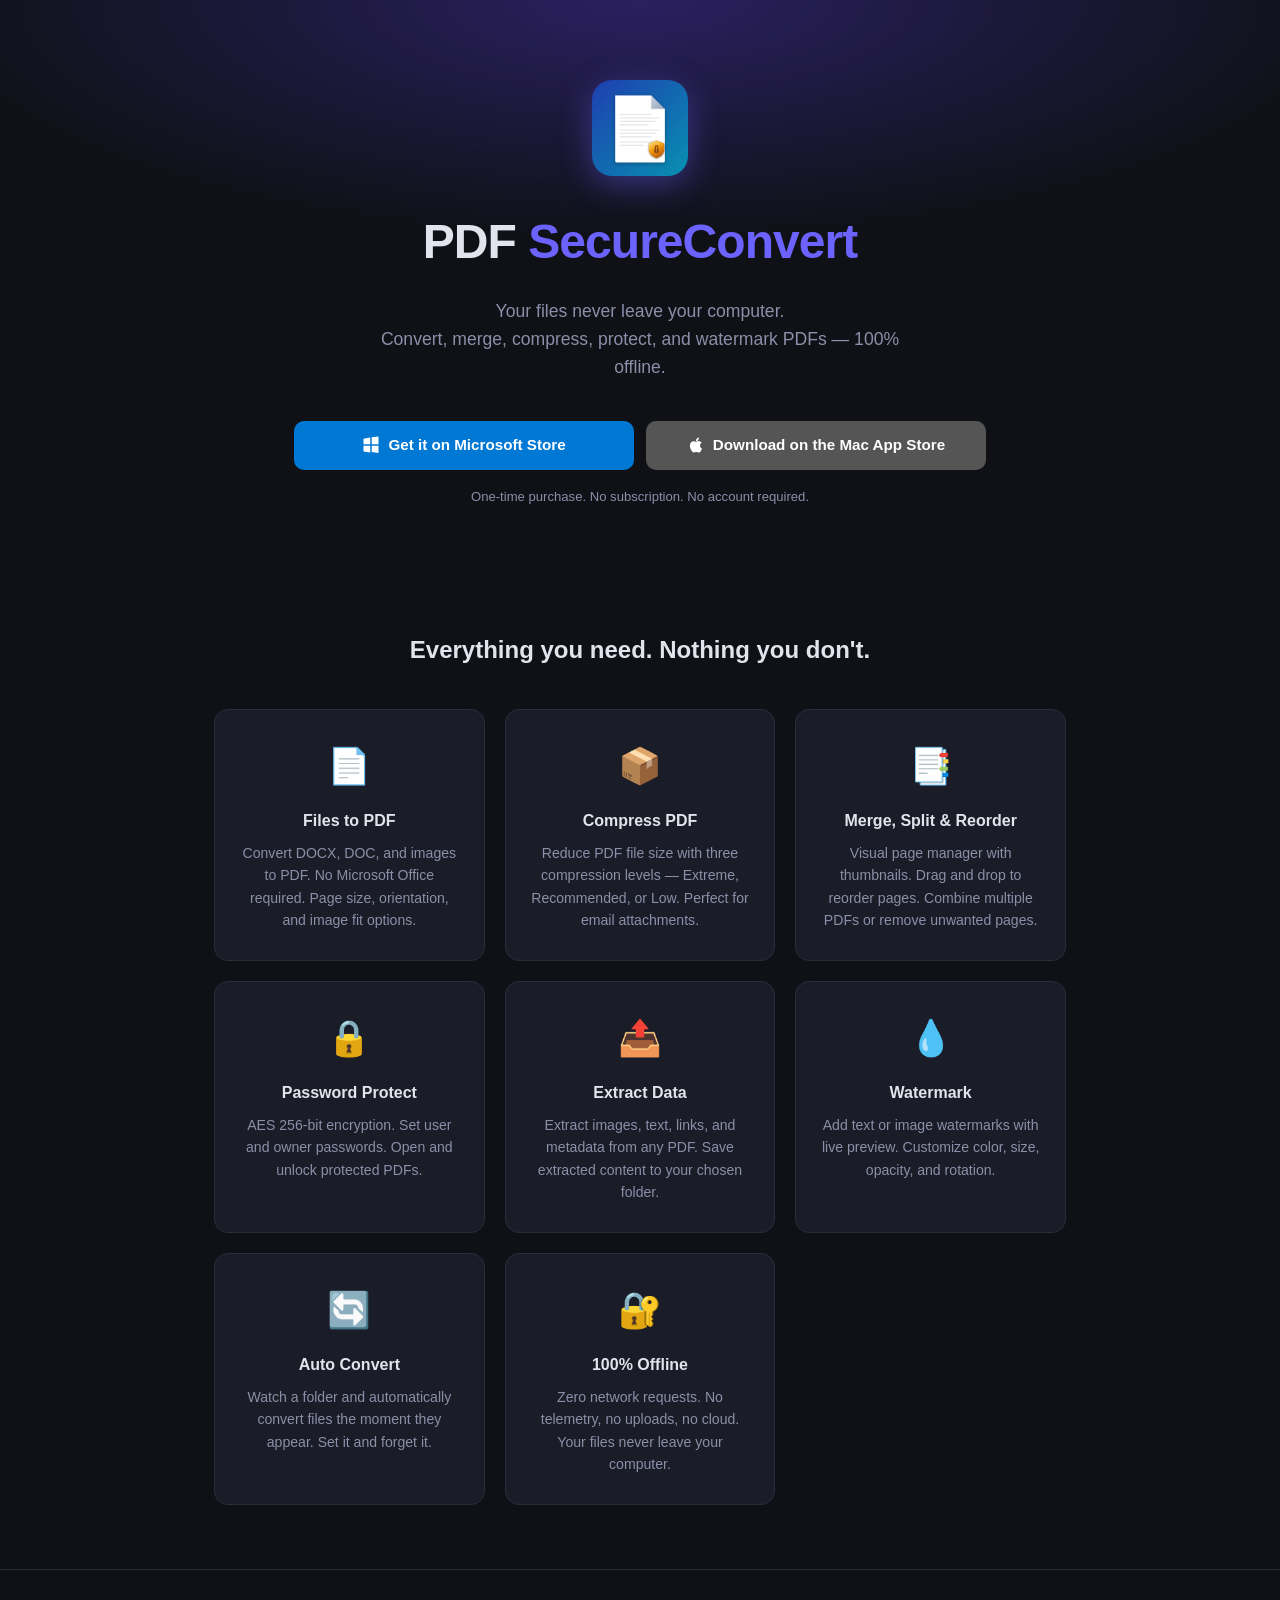
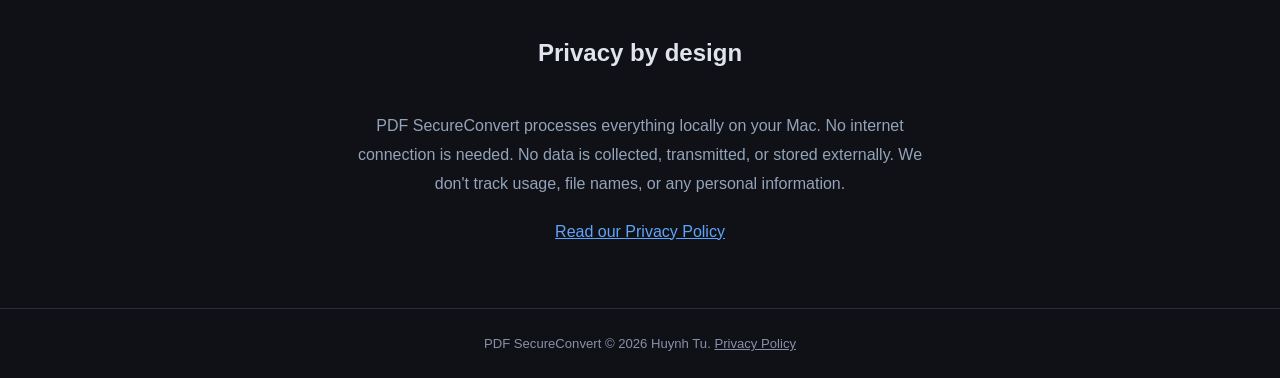
==== index.html @ 98637068 "init project" ====
<!DOCTYPE html>
<html lang="en">
<head>
  <meta charset="UTF-8" />
  <meta name="viewport" content="width=device-width, initial-scale=1.0" />
  <title>PDF SecureConvert — Offline PDF Editor & Converter</title>
  <meta name="description" content="Convert, merge, compress, protect, and watermark PDFs — 100% offline. Your files never leave your computer." />
  <link rel="icon" href="icon.png" />
  <link rel="stylesheet" href="style.css" />
</head>
<body>

  <!-- Hero -->
  <section class="hero">
    <img class="hero__icon" src="icon.png" alt="PDF SecureConvert icon" />
    <h1 class="hero__title">PDF <span>SecureConvert</span></h1>
    <p class="hero__sub">
      Your files never leave your computer.<br/>
      Convert, merge, compress, protect, and watermark PDFs — 100% offline.
    </p>

    <div class="download-group">
      <a class="btn btn--win"
         href="https://apps.microsoft.com/detail/9N2R3LXXJN6P"
         target="_blank" rel="noopener">
        <svg width="18" height="18" viewBox="0 0 24 24" fill="currentColor" aria-hidden="true">
          <path d="M2 3.5L11 2v9H2v-7.5zM13 1.8l9-1.3V11h-9V1.8zM2 13h9v9L2 20.7V13zM13 13h9v9.5l-9-1.3V13z"/>
        </svg>
        Get it on Microsoft Store
      </a>

      <a class="btn btn--mac"
         href="#"
         target="_blank" rel="noopener">
        <svg width="18" height="18" viewBox="0 0 24 24" fill="currentColor">
          <path d="M18.71 19.5c-.83 1.24-1.71 2.45-3.05 2.47-1.34.03-1.77-.79-3.29-.79-1.53 0-2 .77-3.27.82-1.31.05-2.3-1.32-3.14-2.53C4.25 17 2.94 12.45 4.7 9.39c.87-1.52 2.43-2.48 4.12-2.51 1.28-.02 2.5.87 3.29.87.78 0 2.26-1.07 3.8-.91.65.03 2.47.26 3.64 1.98l-.09.06c-.22.15-2.18 1.27-2.16 3.8.03 3.02 2.65 4.03 2.68 4.04l-.07.28zM13 3.5c.73-.83 1.94-1.46 2.94-1.5.13 1.17-.34 2.35-1.04 3.19-.69.85-1.83 1.51-2.95 1.42-.15-1.15.41-2.35 1.05-3.11z"/>
        </svg>
        Download on the Mac App Store
      </a>
    </div>

    <p class="download-note">One-time purchase. No subscription. No account required.</p>
  </section>

  <!-- Features -->
  <section class="section">
    <h2 class="section__title">Everything you need. Nothing you don't.</h2>
    <div class="features">
      <div class="feature">
        <div class="feature__icon">📄</div>
        <div class="feature__title">Files to PDF</div>
        <div class="feature__desc">Convert DOCX, DOC, and images to PDF. No Microsoft Office required. Page size, orientation, and image fit options.</div>
      </div>
      <div class="feature">
        <div class="feature__icon">📦</div>
        <div class="feature__title">Compress PDF</div>
        <div class="feature__desc">Reduce PDF file size with three compression levels — Extreme, Recommended, or Low. Perfect for email attachments.</div>
      </div>
      <div class="feature">
        <div class="feature__icon">📑</div>
        <div class="feature__title">Merge, Split & Reorder</div>
        <div class="feature__desc">Visual page manager with thumbnails. Drag and drop to reorder pages. Combine multiple PDFs or remove unwanted pages.</div>
      </div>
      <div class="feature">
        <div class="feature__icon">🔒</div>
        <div class="feature__title">Password Protect</div>
        <div class="feature__desc">AES 256-bit encryption. Set user and owner passwords. Open and unlock protected PDFs.</div>
      </div>
      <div class="feature">
        <div class="feature__icon">📤</div>
        <div class="feature__title">Extract Data</div>
        <div class="feature__desc">Extract images, text, links, and metadata from any PDF. Save extracted content to your chosen folder.</div>
      </div>
      <div class="feature">
        <div class="feature__icon">💧</div>
        <div class="feature__title">Watermark</div>
        <div class="feature__desc">Add text or image watermarks with live preview. Customize color, size, opacity, and rotation.</div>
      </div>
      <div class="feature">
        <div class="feature__icon">🔄</div>
        <div class="feature__title">Auto Convert</div>
        <div class="feature__desc">Watch a folder and automatically convert files the moment they appear. Set it and forget it.</div>
      </div>
      <div class="feature">
        <div class="feature__icon">🔐</div>
        <div class="feature__title">100% Offline</div>
        <div class="feature__desc">Zero network requests. No telemetry, no uploads, no cloud. Your files never leave your computer.</div>
      </div>
    </div>
  </section>

  <hr />

  <!-- Privacy -->
  <section class="section">
    <h2 class="section__title">Privacy by design</h2>
    <p style="text-align:center; max-width:600px; margin:0 auto; color:#94A3B8; line-height:1.8;">
      PDF SecureConvert processes everything locally on your Mac. No internet connection is needed. No data is collected, transmitted, or stored externally. We don't track usage, file names, or any personal information.
    </p>
    <p style="text-align:center; margin-top:20px;">
      <a href="privacy/" style="color:#60A5FA;">Read our Privacy Policy</a>
    </p>
  </section>

  <!-- Footer -->
  <footer>
    <p>
      PDF SecureConvert &copy; 2026 Huynh Tu.
      <a href="privacy/">Privacy Policy</a>
    </p>
  </footer>

</body>
</html>
---- style.css ----
*, *::before, *::after { box-sizing: border-box; margin: 0; padding: 0; }

:root {
  --bg:        #0f1117;
  --surface:   #1a1d27;
  --border:    #2a2d3a;
  --accent:    #6c63ff;
  --accent-h:  #5a52e0;
  --text:      #e2e4ed;
  --muted:     #8b8fa8;
  --win:       #0078d4;
  --mac:       #555;
  --linux:     #e95420;
  --coffee:    #ff5e5b;
}

html { scroll-behavior: smooth; }

body {
  font-family: -apple-system, BlinkMacSystemFont, 'Segoe UI', Roboto, sans-serif;
  background: var(--bg);
  color: var(--text);
  line-height: 1.6;
  min-height: 100vh;
}

/* ── Hero ───────────────────────────────────────────────── */
.hero {
  display: flex;
  flex-direction: column;
  align-items: center;
  text-align: center;
  padding: 80px 24px 60px;
  background: radial-gradient(ellipse 80% 60% at 50% 0%, #2a2060 0%, transparent 70%);
}

.hero__icon {
  width: 96px;
  height: 96px;
  border-radius: 20px;
  margin-bottom: 28px;
  box-shadow: 0 8px 32px rgba(108, 99, 255, 0.4);
}

.hero__title {
  font-size: clamp(2rem, 5vw, 3rem);
  font-weight: 700;
  letter-spacing: -0.02em;
  margin-bottom: 16px;
}

.hero__title span { color: var(--accent); }

.hero__sub {
  font-size: 1.1rem;
  color: var(--muted);
  max-width: 560px;
  margin-bottom: 40px;
}

/* ── Download buttons ───────────────────────────────────── */
.download-group {
  display: flex;
  flex-wrap: wrap;
  gap: 12px;
  justify-content: center;
  margin-bottom: 16px;
}

.download-group .btn {
  width: 340px;
  justify-content: center;
  white-space: nowrap;
}

.btn {
  display: inline-flex;
  align-items: center;
  gap: 8px;
  padding: 12px 22px;
  border-radius: 10px;
  font-size: 0.95rem;
  font-weight: 600;
  text-decoration: none;
  transition: opacity 0.15s, transform 0.15s;
  border: none;
  cursor: pointer;
}

.btn:hover { opacity: 0.85; transform: translateY(-1px); }
.btn:active { transform: translateY(0); }

.btn--win   { background: var(--win);    color: #fff; }
.btn--mac   { background: var(--mac);    color: #fff; }
.btn--linux { background: var(--linux);  color: #fff; }
.btn--coffee { background: var(--coffee); color: #fff; }
.btn--ghost {
  background: transparent;
  color: var(--muted);
  border: 1px solid var(--border);
}

.btn svg { flex-shrink: 0; }

.download-note {
  font-size: 0.82rem;
  color: var(--muted);
}

/* ── Features ───────────────────────────────────────────── */
.section {
  max-width: 900px;
  margin: 0 auto;
  padding: 64px 24px;
}

.section__title {
  font-size: 1.5rem;
  font-weight: 700;
  text-align: center;
  margin-bottom: 40px;
}

.features {
  display: grid;
  grid-template-columns: repeat(auto-fit, minmax(200px, 1fr));
  gap: 20px;
}

.feature {
  background: var(--surface);
  border: 1px solid var(--border);
  border-radius: 14px;
  padding: 28px 24px;
  text-align: center;
}

.feature__icon { font-size: 2.2rem; margin-bottom: 14px; }
.feature__title { font-weight: 600; margin-bottom: 8px; }
.feature__desc { font-size: 0.88rem; color: var(--muted); }

/* ── Download table ─────────────────────────────────────── */
.table-wrap { overflow-x: auto; }

table {
  width: 100%;
  border-collapse: collapse;
  font-size: 0.92rem;
}

th {
  text-align: left;
  padding: 10px 16px;
  color: var(--muted);
  font-weight: 500;
  border-bottom: 1px solid var(--border);
}

td {
  padding: 14px 16px;
  border-bottom: 1px solid var(--border);
  vertical-align: middle;
}

tr:last-child td { border-bottom: none; }

td code {
  background: #252836;
  padding: 2px 8px;
  border-radius: 5px;
  font-size: 0.85rem;
  font-family: 'Fira Code', 'Cascadia Code', monospace;
}

/* ── Support ────────────────────────────────────────────── */
.support {
  text-align: center;
  padding: 60px 24px;
  background: var(--surface);
  border-top: 1px solid var(--border);
}

.support p { color: var(--muted); margin-bottom: 20px; }

/* ── Footer ─────────────────────────────────────────────── */
footer {
  text-align: center;
  padding: 24px;
  font-size: 0.82rem;
  color: var(--muted);
  border-top: 1px solid var(--border);
}

footer a { color: var(--muted); text-decoration: underline; }

/* ── Divider ─────────────────────────────────────────────── */
hr { border: none; border-top: 1px solid var(--border); }

@media (max-width: 480px) {
  .btn { width: 100%; justify-content: center; }
  .download-group { flex-direction: column; align-items: center; }
}
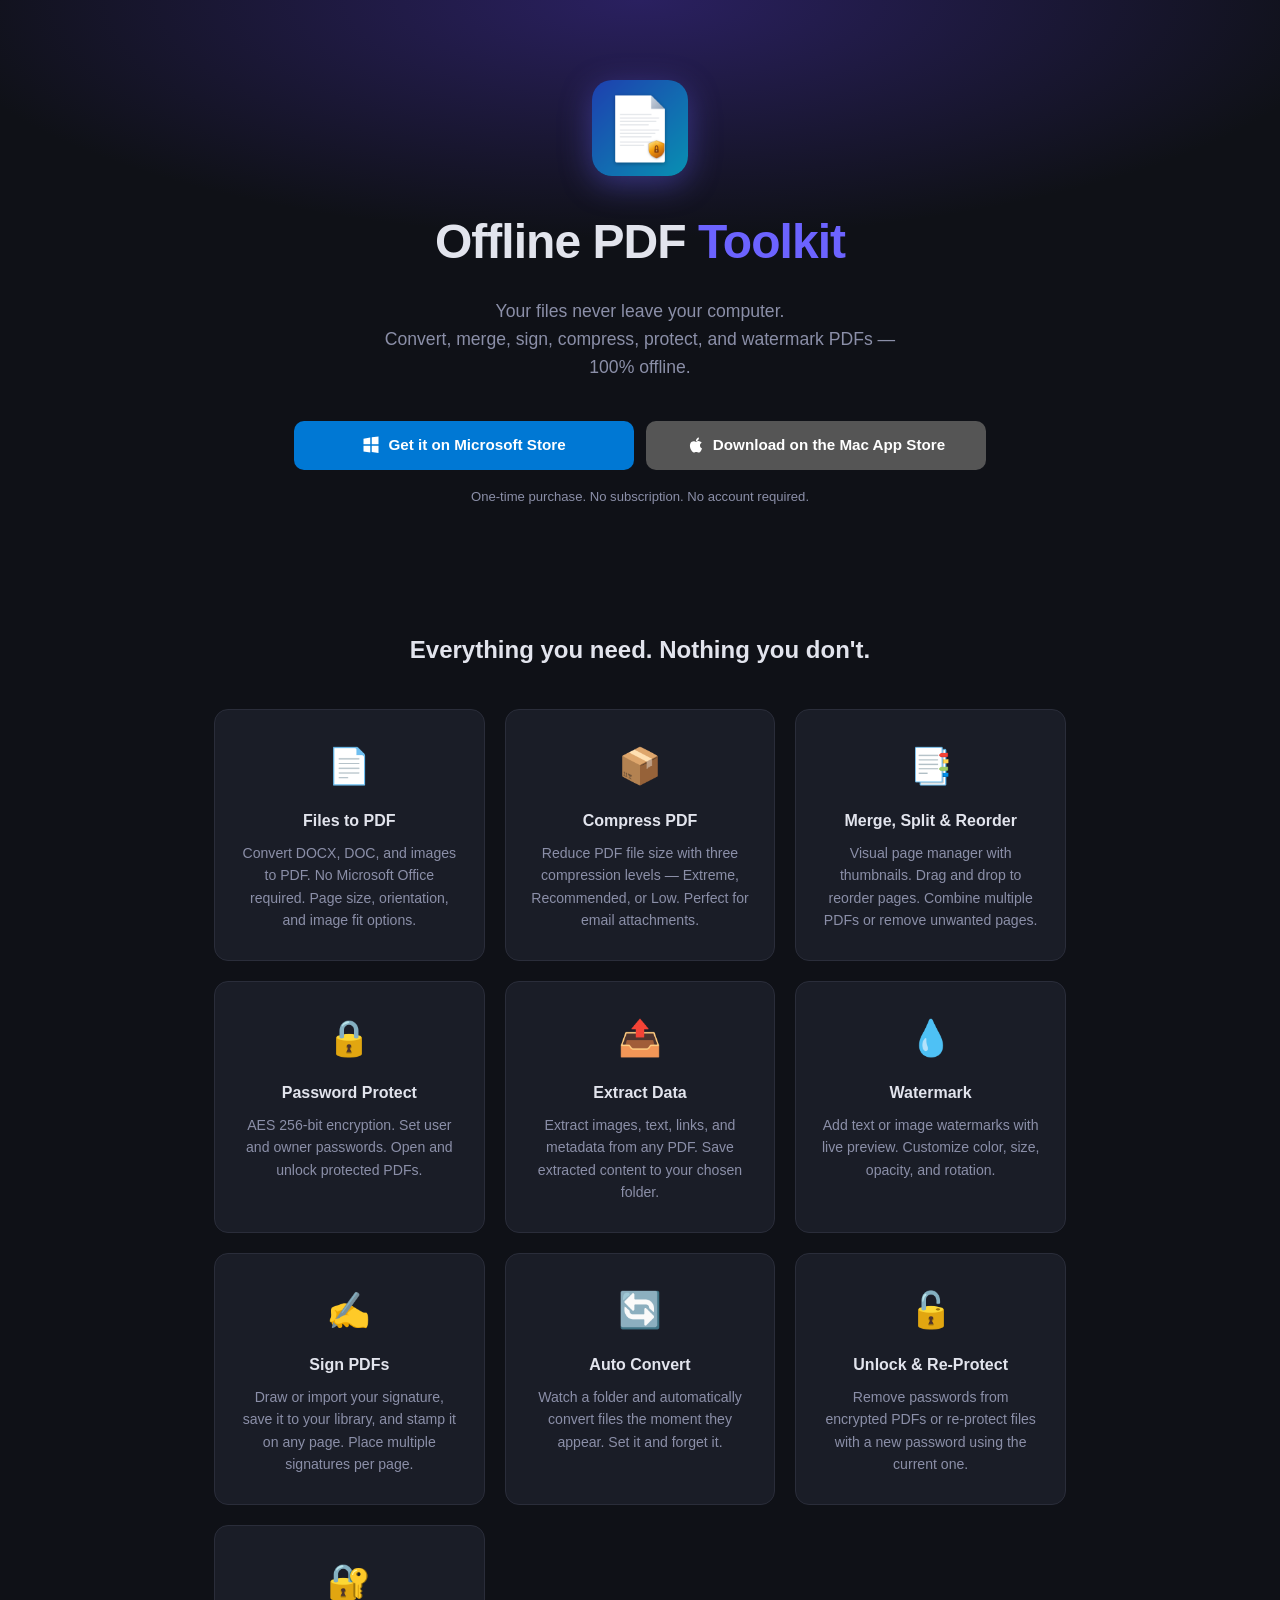
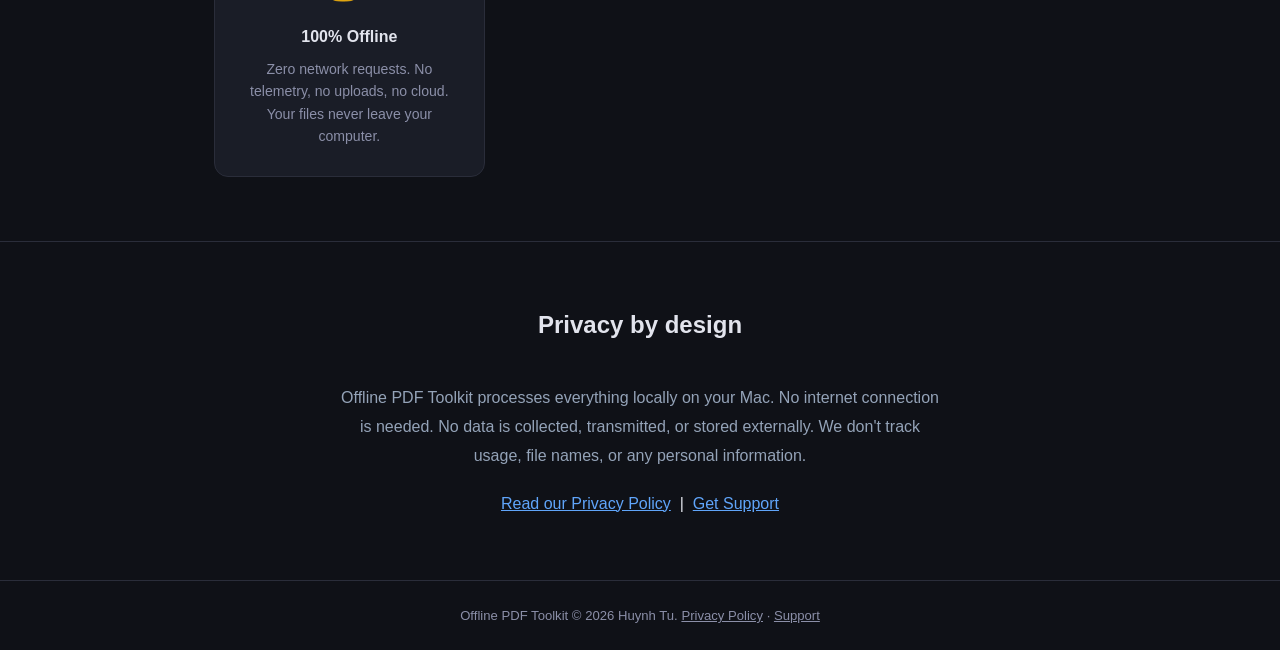
==== commit 44854a39: "init project" ====
--- a/index.html
+++ b/index.html
@@ -3,26 +3,105 @@
 <head>
   <meta charset="UTF-8" />
   <meta name="viewport" content="width=device-width, initial-scale=1.0" />
-  <title>PDF SecureConvert — Offline PDF Editor & Converter</title>
-  <meta name="description" content="Convert, merge, compress, protect, and watermark PDFs — 100% offline. Your files never leave your computer." />
-  <link rel="icon" href="icon.png" />
-  <link rel="stylesheet" href="style.css" />
+  <title>Offline PDF Toolkit — Free PDF Editor, Converter & Watermark Tool 100% Offline</title>
+  <meta name="description" content="Convert documents to PDF, merge, compress, sign, protect, unlock, extract text & images, watermark PDFs — completely offline. No upload, no tracking." />
+  <meta name="keywords" content="PDF converter, PDF editor, merge PDFs, compress PDF, sign PDF, signature tool, password protect PDF, unlock PDF, PDF watermark, offline PDF tools, free PDF software, batch PDF conversion, PDF extractor" />
+  <meta name="robots" content="index, follow, max-image-preview:large" />
+  <meta name="author" content="Huynh Tu" />
+  <meta name="apple-itunes-app" content="app-id=6761170707" />
+  <link rel="canonical" href="https://tuhuynh1996.github.io/secure-convert/" />
+  <link rel="alternate" hreflang="en" href="https://tuhuynh1996.github.io/secure-convert/" />
+
+  <meta property="og:type" content="website" />
+  <meta property="og:site_name" content="Offline PDF Toolkit" />
+  <meta property="og:title" content="Offline PDF Toolkit — Free PDF Editor & Converter" />
+  <meta property="og:description" content="Powerful offline PDF toolkit: convert, merge, compress, sign, protect, unlock, extract & watermark PDFs. 100% private. Your files never leave your device." />
+  <meta property="og:url" content="https://tuhuynh1996.github.io/secure-convert/" />
+  <meta property="og:image" content="https://tuhuynh1996.github.io/secure-convert/assets/icon.png" />
+  <meta property="og:image:width" content="1200" />
+  <meta property="og:image:height" content="630" />
+
+  <meta name="twitter:card" content="summary_large_image" />
+  <meta name="twitter:site" content="@tuhuynh164" />
+  <meta name="twitter:title" content="Offline PDF Toolkit — Free PDF Editor & Converter" />
+  <meta name="twitter:description" content="Convert, merge, sign, compress, protect PDFs — 100% offline. No account, no subscription, no tracking." />
+  <meta name="twitter:image" content="https://tuhuynh1996.github.io/secure-convert/assets/icon.png" />
+
+  <script type="application/ld+json">
+    {
+      "@context": "https://schema.org",
+      "@type": "SoftwareApplication",
+      "name": "Offline PDF Toolkit",
+      "description": "A privacy-first, offline PDF toolkit for converting documents to PDF, merging, compressing, signing, protecting, unlocking, extracting, and watermarking PDFs.",
+      "url": "https://tuhuynh1996.github.io/secure-convert/",
+      "applicationCategory": "BusinessApplication",
+      "operatingSystem": ["Windows", "macOS", "Linux"],
+      "image": "https://tuhuynh1996.github.io/secure-convert/assets/icon.png",
+      "author": {
+        "@type": "Person",
+        "name": "Huynh Tu"
+      },
+      "offers": {
+        "@type": "Offer",
+        "price": "29.99",
+        "priceCurrency": "USD",
+        "category": "SoftwareApplication"
+      },
+      "aggregateRating": {
+        "@type": "AggregateRating",
+        "ratingValue": "4.8",
+        "ratingCount": "150"
+      },
+      "screenshot": "https://tuhuynh1996.github.io/secure-convert/assets/screenshots/pic-raw-1.png",
+      "downloadUrl": "https://apps.microsoft.com/detail/9N2R3LXXJN6P"
+    }
+  </script>
+
+  <script type="application/ld+json">
+    {
+      "@context": "https://schema.org",
+      "@type": "BreadcrumbList",
+      "itemListElement": [
+        {
+          "@type": "ListItem",
+          "position": 1,
+          "name": "Home",
+          "item": "https://tuhuynh1996.github.io/secure-convert/"
+        },
+        {
+          "@type": "ListItem",
+          "position": 2,
+          "name": "Privacy",
+          "item": "https://tuhuynh1996.github.io/secure-convert/privacy/"
+        },
+        {
+          "@type": "ListItem",
+          "position": 3,
+          "name": "Support",
+          "item": "https://tuhuynh1996.github.io/secure-convert/support/"
+        }
+      ]
+    }
+  </script>
+
+  <link rel="icon" href="assets/icon.png" />
+  <link rel="stylesheet" href="assets/style.css" />
 </head>
 <body>
 
   <!-- Hero -->
   <section class="hero">
-    <img class="hero__icon" src="icon.png" alt="PDF SecureConvert icon" />
-    <h1 class="hero__title">PDF <span>SecureConvert</span></h1>
+    <img class="hero__icon" src="assets/icon.png" alt="Offline PDF Toolkit icon" loading="lazy" />
+    <h1 class="hero__title">Offline PDF <span>Toolkit</span></h1>
     <p class="hero__sub">
       Your files never leave your computer.<br/>
-      Convert, merge, compress, protect, and watermark PDFs — 100% offline.
+      Convert, merge, sign, compress, protect, and watermark PDFs — 100% offline.
     </p>
 
     <div class="download-group">
       <a class="btn btn--win"
          href="https://apps.microsoft.com/detail/9N2R3LXXJN6P"
-         target="_blank" rel="noopener">
+         target="_blank" rel="noopener noreferrer">
         <svg width="18" height="18" viewBox="0 0 24 24" fill="currentColor" aria-hidden="true">
           <path d="M2 3.5L11 2v9H2v-7.5zM13 1.8l9-1.3V11h-9V1.8zM2 13h9v9L2 20.7V13zM13 13h9v9.5l-9-1.3V13z"/>
         </svg>
@@ -30,8 +109,8 @@
       </a>
 
       <a class="btn btn--mac"
-         href="#"
-         target="_blank" rel="noopener">
+         href="https://apps.apple.com/app/offline-pdf-toolkit/id6761170707"
+         target="_blank" rel="noopener noreferrer">
         <svg width="18" height="18" viewBox="0 0 24 24" fill="currentColor">
           <path d="M18.71 19.5c-.83 1.24-1.71 2.45-3.05 2.47-1.34.03-1.77-.79-3.29-.79-1.53 0-2 .77-3.27.82-1.31.05-2.3-1.32-3.14-2.53C4.25 17 2.94 12.45 4.7 9.39c.87-1.52 2.43-2.48 4.12-2.51 1.28-.02 2.5.87 3.29.87.78 0 2.26-1.07 3.8-.91.65.03 2.47.26 3.64 1.98l-.09.06c-.22.15-2.18 1.27-2.16 3.8.03 3.02 2.65 4.03 2.68 4.04l-.07.28zM13 3.5c.73-.83 1.94-1.46 2.94-1.5.13 1.17-.34 2.35-1.04 3.19-.69.85-1.83 1.51-2.95 1.42-.15-1.15.41-2.35 1.05-3.11z"/>
         </svg>
@@ -77,9 +156,19 @@
         <div class="feature__desc">Add text or image watermarks with live preview. Customize color, size, opacity, and rotation.</div>
       </div>
       <div class="feature">
+        <div class="feature__icon">✍️</div>
+        <div class="feature__title">Sign PDFs</div>
+        <div class="feature__desc">Draw or import your signature, save it to your library, and stamp it on any page. Place multiple signatures per page.</div>
+      </div>
+      <div class="feature">
         <div class="feature__icon">🔄</div>
         <div class="feature__title">Auto Convert</div>
         <div class="feature__desc">Watch a folder and automatically convert files the moment they appear. Set it and forget it.</div>
+      </div>
+      <div class="feature">
+        <div class="feature__icon">🔓</div>
+        <div class="feature__title">Unlock & Re-Protect</div>
+        <div class="feature__desc">Remove passwords from encrypted PDFs or re-protect files with a new password using the current one.</div>
       </div>
       <div class="feature">
         <div class="feature__icon">🔐</div>
@@ -95,18 +184,22 @@
   <section class="section">
     <h2 class="section__title">Privacy by design</h2>
     <p style="text-align:center; max-width:600px; margin:0 auto; color:#94A3B8; line-height:1.8;">
-      PDF SecureConvert processes everything locally on your Mac. No internet connection is needed. No data is collected, transmitted, or stored externally. We don't track usage, file names, or any personal information.
+      Offline PDF Toolkit processes everything locally on your Mac. No internet connection is needed. No data is collected, transmitted, or stored externally. We don't track usage, file names, or any personal information.
     </p>
     <p style="text-align:center; margin-top:20px;">
       <a href="privacy/" style="color:#60A5FA;">Read our Privacy Policy</a>
+      &nbsp;|&nbsp;
+      <a href="support/" style="color:#60A5FA;">Get Support</a>
     </p>
   </section>
 
   <!-- Footer -->
   <footer>
     <p>
-      PDF SecureConvert &copy; 2026 Huynh Tu.
+      Offline PDF Toolkit &copy; 2026 Huynh Tu.
       <a href="privacy/">Privacy Policy</a>
+      &middot;
+      <a href="support/">Support</a>
     </p>
   </footer>
 
--- a/assets/style.css
+++ b/assets/style.css
@@ -0,0 +1,202 @@
+*, *::before, *::after { box-sizing: border-box; margin: 0; padding: 0; }
+
+:root {
+  --bg:        #0f1117;
+  --surface:   #1a1d27;
+  --border:    #2a2d3a;
+  --accent:    #6c63ff;
+  --accent-h:  #5a52e0;
+  --text:      #e2e4ed;
+  --muted:     #8b8fa8;
+  --win:       #0078d4;
+  --mac:       #555;
+  --linux:     #e95420;
+  --coffee:    #ff5e5b;
+}
+
+html { scroll-behavior: smooth; }
+
+body {
+  font-family: -apple-system, BlinkMacSystemFont, 'Segoe UI', Roboto, sans-serif;
+  background: var(--bg);
+  color: var(--text);
+  line-height: 1.6;
+  min-height: 100vh;
+}
+
+/* ── Hero ───────────────────────────────────────────────── */
+.hero {
+  display: flex;
+  flex-direction: column;
+  align-items: center;
+  text-align: center;
+  padding: 80px 24px 60px;
+  background: radial-gradient(ellipse 80% 60% at 50% 0%, #2a2060 0%, transparent 70%);
+}
+
+.hero__icon {
+  width: 96px;
+  height: 96px;
+  border-radius: 20px;
+  margin-bottom: 28px;
+  box-shadow: 0 8px 32px rgba(108, 99, 255, 0.4);
+}
+
+.hero__title {
+  font-size: clamp(2rem, 5vw, 3rem);
+  font-weight: 700;
+  letter-spacing: -0.02em;
+  margin-bottom: 16px;
+}
+
+.hero__title span { color: var(--accent); }
+
+.hero__sub {
+  font-size: 1.1rem;
+  color: var(--muted);
+  max-width: 560px;
+  margin-bottom: 40px;
+}
+
+/* ── Download buttons ───────────────────────────────────── */
+.download-group {
+  display: flex;
+  flex-wrap: wrap;
+  gap: 12px;
+  justify-content: center;
+  margin-bottom: 16px;
+}
+
+.download-group .btn {
+  width: 340px;
+  justify-content: center;
+  white-space: nowrap;
+}
+
+.btn {
+  display: inline-flex;
+  align-items: center;
+  gap: 8px;
+  padding: 12px 22px;
+  border-radius: 10px;
+  font-size: 0.95rem;
+  font-weight: 600;
+  text-decoration: none;
+  transition: opacity 0.15s, transform 0.15s;
+  border: none;
+  cursor: pointer;
+}
+
+.btn:hover { opacity: 0.85; transform: translateY(-1px); }
+.btn:active { transform: translateY(0); }
+
+.btn--win   { background: var(--win);    color: #fff; }
+.btn--mac   { background: var(--mac);    color: #fff; }
+.btn--linux { background: var(--linux);  color: #fff; }
+.btn--coffee { background: var(--coffee); color: #fff; }
+.btn--ghost {
+  background: transparent;
+  color: var(--muted);
+  border: 1px solid var(--border);
+}
+
+.btn svg { flex-shrink: 0; }
+
+.download-note {
+  font-size: 0.82rem;
+  color: var(--muted);
+}
+
+/* ── Features ───────────────────────────────────────────── */
+.section {
+  max-width: 900px;
+  margin: 0 auto;
+  padding: 64px 24px;
+}
+
+.section__title {
+  font-size: 1.5rem;
+  font-weight: 700;
+  text-align: center;
+  margin-bottom: 40px;
+}
+
+.features {
+  display: grid;
+  grid-template-columns: repeat(auto-fit, minmax(200px, 1fr));
+  gap: 20px;
+}
+
+.feature {
+  background: var(--surface);
+  border: 1px solid var(--border);
+  border-radius: 14px;
+  padding: 28px 24px;
+  text-align: center;
+}
+
+.feature__icon { font-size: 2.2rem; margin-bottom: 14px; }
+.feature__title { font-weight: 600; margin-bottom: 8px; }
+.feature__desc { font-size: 0.88rem; color: var(--muted); }
+
+/* ── Download table ─────────────────────────────────────── */
+.table-wrap { overflow-x: auto; }
+
+table {
+  width: 100%;
+  border-collapse: collapse;
+  font-size: 0.92rem;
+}
+
+th {
+  text-align: left;
+  padding: 10px 16px;
+  color: var(--muted);
+  font-weight: 500;
+  border-bottom: 1px solid var(--border);
+}
+
+td {
+  padding: 14px 16px;
+  border-bottom: 1px solid var(--border);
+  vertical-align: middle;
+}
+
+tr:last-child td { border-bottom: none; }
+
+td code {
+  background: #252836;
+  padding: 2px 8px;
+  border-radius: 5px;
+  font-size: 0.85rem;
+  font-family: 'Fira Code', 'Cascadia Code', monospace;
+}
+
+/* ── Support ────────────────────────────────────────────── */
+.support {
+  text-align: center;
+  padding: 60px 24px;
+  background: var(--surface);
+  border-top: 1px solid var(--border);
+}
+
+.support p { color: var(--muted); margin-bottom: 20px; }
+
+/* ── Footer ─────────────────────────────────────────────── */
+footer {
+  text-align: center;
+  padding: 24px;
+  font-size: 0.82rem;
+  color: var(--muted);
+  border-top: 1px solid var(--border);
+}
+
+footer a { color: var(--muted); text-decoration: underline; }
+
+/* ── Divider ─────────────────────────────────────────────── */
+hr { border: none; border-top: 1px solid var(--border); }
+
+@media (max-width: 480px) {
+  .btn { width: 100%; justify-content: center; }
+  .download-group { flex-direction: column; align-items: center; }
+}
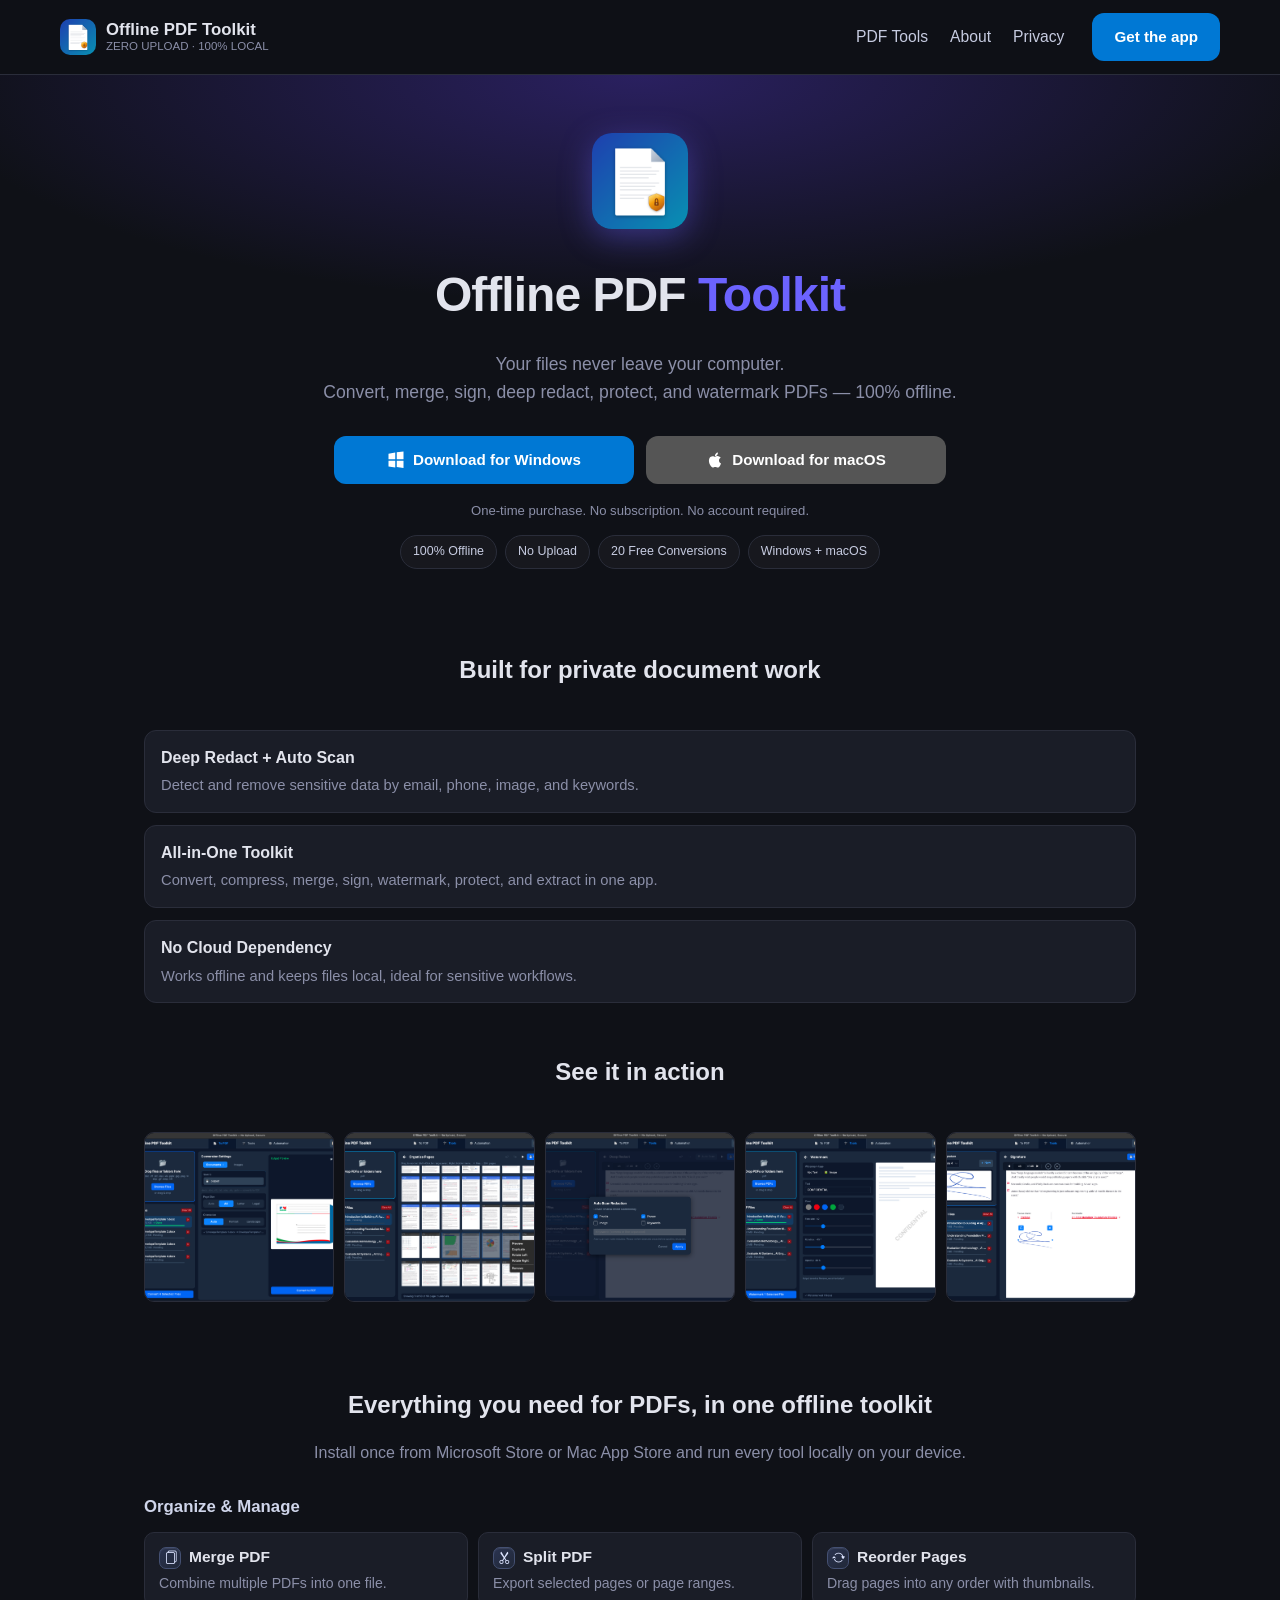
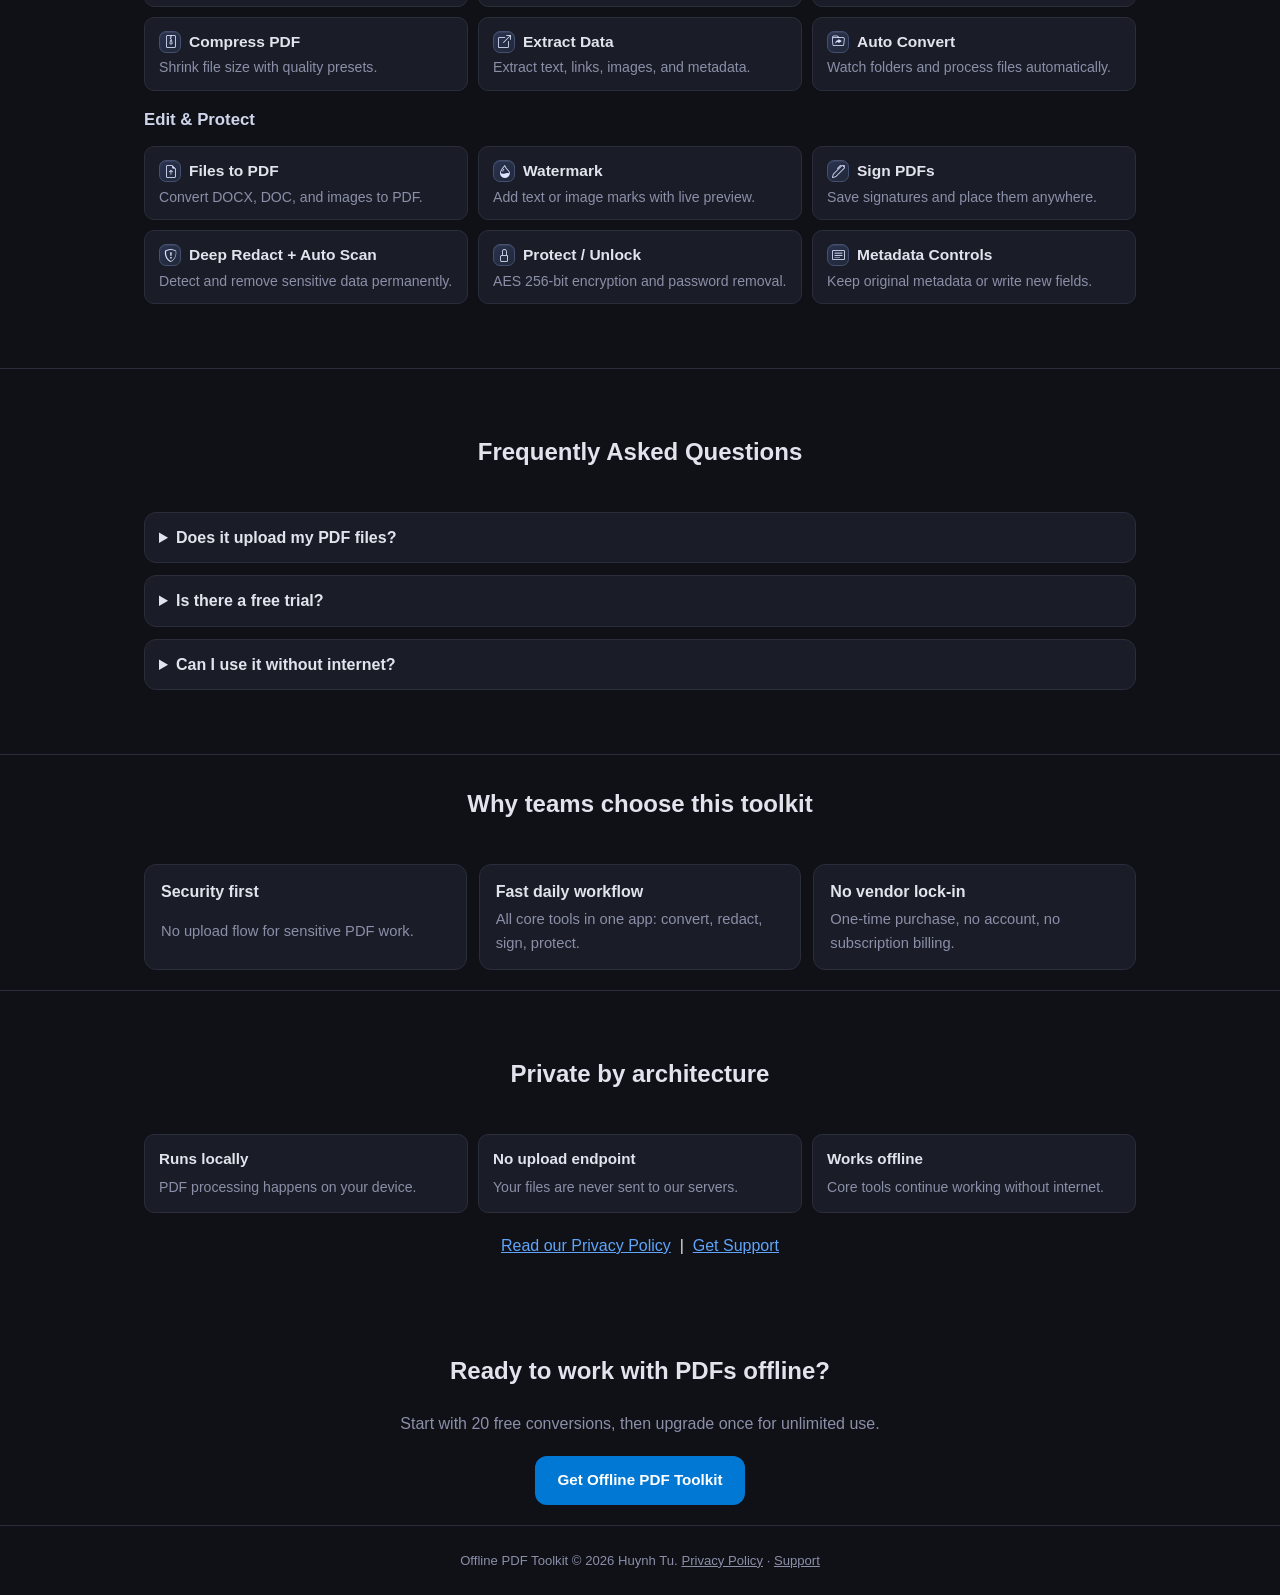
==== commit fc2af0ca: "Up to date" ====
--- a/index.html
+++ b/index.html
@@ -3,57 +3,84 @@
 <head>
   <meta charset="UTF-8" />
   <meta name="viewport" content="width=device-width, initial-scale=1.0" />
-  <title>Offline PDF Toolkit — Free PDF Editor, Converter & Watermark Tool 100% Offline</title>
-  <meta name="description" content="Convert documents to PDF, merge, compress, sign, protect, unlock, extract text & images, watermark PDFs — completely offline. No upload, no tracking." />
-  <meta name="keywords" content="PDF converter, PDF editor, merge PDFs, compress PDF, sign PDF, signature tool, password protect PDF, unlock PDF, PDF watermark, offline PDF tools, free PDF software, batch PDF conversion, PDF extractor" />
+  <title>Offline PDF Toolkit — Convert, Sign, Redact & Protect PDFs 100% Offline</title>
+  <meta name="description" content="Convert documents to PDF, merge, compress, sign, protect, redact, unlock, extract text & images, and watermark PDFs — completely offline. No upload, no tracking." />
+  <meta name="keywords" content="PDF converter, PDF editor, merge PDFs, compress PDF, sign PDF, redact PDF, deep redact, auto scan redaction, signature tool, password protect PDF, unlock PDF, PDF watermark, offline PDF tools, batch PDF conversion, PDF extractor" />
   <meta name="robots" content="index, follow, max-image-preview:large" />
   <meta name="author" content="Huynh Tu" />
   <meta name="apple-itunes-app" content="app-id=6761170707" />
-  <link rel="canonical" href="https://tuhuynh1996.github.io/secure-convert/" />
-  <link rel="alternate" hreflang="en" href="https://tuhuynh1996.github.io/secure-convert/" />
+  <link rel="canonical" href="https://offlinepdf.app/" />
+  <link rel="alternate" hreflang="en" href="https://offlinepdf.app/" />
+  <link rel="alternate" hreflang="vi" href="https://offlinepdf.app/vi/" />
+  <link rel="alternate" hreflang="x-default" href="https://offlinepdf.app/" />
 
   <meta property="og:type" content="website" />
   <meta property="og:site_name" content="Offline PDF Toolkit" />
-  <meta property="og:title" content="Offline PDF Toolkit — Free PDF Editor & Converter" />
-  <meta property="og:description" content="Powerful offline PDF toolkit: convert, merge, compress, sign, protect, unlock, extract & watermark PDFs. 100% private. Your files never leave your device." />
-  <meta property="og:url" content="https://tuhuynh1996.github.io/secure-convert/" />
-  <meta property="og:image" content="https://tuhuynh1996.github.io/secure-convert/assets/icon.png" />
-  <meta property="og:image:width" content="1200" />
-  <meta property="og:image:height" content="630" />
+  <meta property="og:title" content="Offline PDF Toolkit — Convert, Sign & Redact PDFs Offline" />
+  <meta property="og:description" content="Powerful offline PDF toolkit: convert, merge, compress, sign, deep redact, protect, unlock, extract, and watermark PDFs. 100% private." />
+  <meta property="og:url" content="https://offlinepdf.app/" />
+  <meta property="og:image" content="https://offlinepdf.app/assets/icon.png" />
 
   <meta name="twitter:card" content="summary_large_image" />
   <meta name="twitter:site" content="@tuhuynh164" />
-  <meta name="twitter:title" content="Offline PDF Toolkit — Free PDF Editor & Converter" />
-  <meta name="twitter:description" content="Convert, merge, sign, compress, protect PDFs — 100% offline. No account, no subscription, no tracking." />
-  <meta name="twitter:image" content="https://tuhuynh1996.github.io/secure-convert/assets/icon.png" />
+  <meta name="twitter:title" content="Offline PDF Toolkit — Convert, Sign & Redact PDFs Offline" />
+  <meta name="twitter:description" content="Convert, merge, sign, deep redact, compress, and protect PDFs — 100% offline. No account, no subscription, no tracking." />
+  <meta name="twitter:image" content="https://offlinepdf.app/assets/icon.png" />
+  <link rel="stylesheet" href="https://cdn.jsdelivr.net/npm/bootstrap-icons@1.11.3/font/bootstrap-icons.min.css" />
 
   <script type="application/ld+json">
     {
       "@context": "https://schema.org",
       "@type": "SoftwareApplication",
       "name": "Offline PDF Toolkit",
-      "description": "A privacy-first, offline PDF toolkit for converting documents to PDF, merging, compressing, signing, protecting, unlocking, extracting, and watermarking PDFs.",
-      "url": "https://tuhuynh1996.github.io/secure-convert/",
+      "description": "A privacy-first, offline PDF toolkit for converting documents to PDF, merging, compressing, signing, deep redacting, protecting, unlocking, extracting, and watermarking PDFs.",
+      "url": "https://offlinepdf.app/",
       "applicationCategory": "BusinessApplication",
-      "operatingSystem": ["Windows", "macOS", "Linux"],
-      "image": "https://tuhuynh1996.github.io/secure-convert/assets/icon.png",
+      "operatingSystem": ["Windows", "macOS"],
+      "image": "https://offlinepdf.app/assets/icon.png",
       "author": {
         "@type": "Person",
         "name": "Huynh Tu"
       },
       "offers": {
         "@type": "Offer",
-        "price": "29.99",
-        "priceCurrency": "USD",
         "category": "SoftwareApplication"
       },
-      "aggregateRating": {
-        "@type": "AggregateRating",
-        "ratingValue": "4.8",
-        "ratingCount": "150"
-      },
-      "screenshot": "https://tuhuynh1996.github.io/secure-convert/assets/screenshots/pic-raw-1.png",
+      "screenshot": "https://offlinepdf.app/assets/screenshots/pic-raw-1.png",
       "downloadUrl": "https://apps.microsoft.com/detail/9N2R3LXXJN6P"
+    }
+  </script>
+
+  <script type="application/ld+json">
+    {
+      "@context": "https://schema.org",
+      "@type": "FAQPage",
+      "mainEntity": [
+        {
+          "@type": "Question",
+          "name": "Does Offline PDF Toolkit upload my files?",
+          "acceptedAnswer": {
+            "@type": "Answer",
+            "text": "No. All processing is local on your device. Files are not uploaded to any server."
+          }
+        },
+        {
+          "@type": "Question",
+          "name": "Is this a subscription?",
+          "acceptedAnswer": {
+            "@type": "Answer",
+            "text": "No. It is a one-time purchase with no recurring subscription."
+          }
+        },
+        {
+          "@type": "Question",
+          "name": "What can Auto Scan Redaction detect?",
+          "acceptedAnswer": {
+            "@type": "Answer",
+            "text": "Auto Scan can detect emails, phone numbers, image areas, and custom keywords."
+          }
+        }
+      ]
     }
   </script>
 
@@ -66,19 +93,19 @@
           "@type": "ListItem",
           "position": 1,
           "name": "Home",
-          "item": "https://tuhuynh1996.github.io/secure-convert/"
+          "item": "https://offlinepdf.app/"
         },
         {
           "@type": "ListItem",
           "position": 2,
           "name": "Privacy",
-          "item": "https://tuhuynh1996.github.io/secure-convert/privacy/"
+          "item": "https://offlinepdf.app/privacy/"
         },
         {
           "@type": "ListItem",
           "position": 3,
           "name": "Support",
-          "item": "https://tuhuynh1996.github.io/secure-convert/support/"
+          "item": "https://offlinepdf.app/support/"
         }
       ]
     }
@@ -88,6 +115,27 @@
   <link rel="stylesheet" href="assets/style.css" />
 </head>
 <body>
+  <header class="site-header">
+    <div class="site-header__inner">
+      <a class="brand" href="/">
+        <img src="assets/icon.png" alt="Offline PDF Toolkit" />
+        <span class="brand__text">
+          <strong>Offline PDF Toolkit</strong>
+          <small>ZERO UPLOAD · 100% LOCAL</small>
+        </span>
+      </a>
+      <nav class="nav-links">
+        <a href="#tools">PDF Tools</a>
+        <a href="support/">About</a>
+        <a href="privacy/">Privacy</a>
+      </nav>
+      <a class="btn btn--win header-cta smart-store-link"
+         href="https://apps.microsoft.com/detail/9N2R3LXXJN6P"
+         data-win-url="https://apps.microsoft.com/detail/9N2R3LXXJN6P"
+         data-mac-url="https://apps.apple.com/app/offline-pdf-toolkit/id6761170707"
+         target="_blank" rel="noopener noreferrer">Get the app</a>
+    </div>
+  </header>
 
   <!-- Hero -->
   <section class="hero">
@@ -95,17 +143,17 @@
     <h1 class="hero__title">Offline PDF <span>Toolkit</span></h1>
     <p class="hero__sub">
       Your files never leave your computer.<br/>
-      Convert, merge, sign, compress, protect, and watermark PDFs — 100% offline.
+      Convert, merge, sign, deep redact, protect, and watermark PDFs — 100% offline.
     </p>
 
-    <div class="download-group">
+    <div class="download-group" id="download">
       <a class="btn btn--win"
          href="https://apps.microsoft.com/detail/9N2R3LXXJN6P"
          target="_blank" rel="noopener noreferrer">
         <svg width="18" height="18" viewBox="0 0 24 24" fill="currentColor" aria-hidden="true">
           <path d="M2 3.5L11 2v9H2v-7.5zM13 1.8l9-1.3V11h-9V1.8zM2 13h9v9L2 20.7V13zM13 13h9v9.5l-9-1.3V13z"/>
         </svg>
-        Get it on Microsoft Store
+        Download for Windows
       </a>
 
       <a class="btn btn--mac"
@@ -114,83 +162,119 @@
         <svg width="18" height="18" viewBox="0 0 24 24" fill="currentColor">
           <path d="M18.71 19.5c-.83 1.24-1.71 2.45-3.05 2.47-1.34.03-1.77-.79-3.29-.79-1.53 0-2 .77-3.27.82-1.31.05-2.3-1.32-3.14-2.53C4.25 17 2.94 12.45 4.7 9.39c.87-1.52 2.43-2.48 4.12-2.51 1.28-.02 2.5.87 3.29.87.78 0 2.26-1.07 3.8-.91.65.03 2.47.26 3.64 1.98l-.09.06c-.22.15-2.18 1.27-2.16 3.8.03 3.02 2.65 4.03 2.68 4.04l-.07.28zM13 3.5c.73-.83 1.94-1.46 2.94-1.5.13 1.17-.34 2.35-1.04 3.19-.69.85-1.83 1.51-2.95 1.42-.15-1.15.41-2.35 1.05-3.11z"/>
         </svg>
-        Download on the Mac App Store
+        Download for macOS
       </a>
     </div>
 
     <p class="download-note">One-time purchase. No subscription. No account required.</p>
-  </section>
-
-  <!-- Features -->
+    <div class="hero__chips" aria-label="Key benefits">
+      <span class="chip">100% Offline</span>
+      <span class="chip">No Upload</span>
+      <span class="chip">20 Free Conversions</span>
+      <span class="chip">Windows + macOS</span>
+    </div>
+  </section>
+
+  <section class="section section--tight">
+    <h2 class="section__title">Built for private document work</h2>
+    <div class="highlights">
+      <div class="highlight"><strong>Deep Redact + Auto Scan</strong><span>Detect and remove sensitive data by email, phone, image, and keywords.</span></div>
+      <div class="highlight"><strong>All-in-One Toolkit</strong><span>Convert, compress, merge, sign, watermark, protect, and extract in one app.</span></div>
+      <div class="highlight"><strong>No Cloud Dependency</strong><span>Works offline and keeps files local, ideal for sensitive workflows.</span></div>
+    </div>
+  </section>
+
+  <section class="section section--tight">
+    <h2 class="section__title">See it in action</h2>
+    <div class="shots">
+      <a href="assets/screenshots/pic-raw-1.png" data-lightbox><img src="assets/screenshots/pic-raw-1.png" alt="Files to PDF screen" loading="lazy" /></a>
+      <a href="assets/screenshots/pic-raw-3.png" data-lightbox><img src="assets/screenshots/pic-raw-3.png" alt="Page organizer screen" loading="lazy" /></a>
+      <a href="assets/screenshots/pic-raw-4.png" data-lightbox><img src="assets/screenshots/pic-raw-4.png" alt="Compression screen" loading="lazy" /></a>
+      <a href="assets/screenshots/pic-raw-5.png" data-lightbox><img src="assets/screenshots/pic-raw-5.png" alt="Watermark settings screen" loading="lazy" /></a>
+      <a href="assets/screenshots/pic-raw-7.png" data-lightbox><img src="assets/screenshots/pic-raw-7.png" alt="Deep Redact screen" loading="lazy" /></a>
+    </div>
+  </section>
+
+  <section class="section" id="tools">
+    <h2 class="section__title">Everything you need for PDFs, in one offline toolkit</h2>
+    <p class="section__sub">Install once from Microsoft Store or Mac App Store and run every tool locally on your device.</p>
+
+    <h3 class="tool-group-title">Organize & Manage</h3>
+    <div class="tools-grid">
+      <article class="tool-item"><h4><i class="bi bi-files tool-icon"></i>Merge PDF</h4><p>Combine multiple PDFs into one file.</p></article>
+      <article class="tool-item"><h4><i class="bi bi-scissors tool-icon"></i>Split PDF</h4><p>Export selected pages or page ranges.</p></article>
+      <article class="tool-item"><h4><i class="bi bi-arrow-repeat tool-icon"></i>Reorder Pages</h4><p>Drag pages into any order with thumbnails.</p></article>
+      <article class="tool-item"><h4><i class="bi bi-file-zip tool-icon"></i>Compress PDF</h4><p>Shrink file size with quality presets.</p></article>
+      <article class="tool-item"><h4><i class="bi bi-box-arrow-up-right tool-icon"></i>Extract Data</h4><p>Extract text, links, images, and metadata.</p></article>
+      <article class="tool-item"><h4><i class="bi bi-folder-symlink tool-icon"></i>Auto Convert</h4><p>Watch folders and process files automatically.</p></article>
+    </div>
+
+    <h3 class="tool-group-title">Edit & Protect</h3>
+    <div class="tools-grid">
+      <article class="tool-item"><h4><i class="bi bi-file-earmark-arrow-up tool-icon"></i>Files to PDF</h4><p>Convert DOCX, DOC, and images to PDF.</p></article>
+      <article class="tool-item"><h4><i class="bi bi-droplet-half tool-icon"></i>Watermark</h4><p>Add text or image marks with live preview.</p></article>
+      <article class="tool-item"><h4><i class="bi bi-pen tool-icon"></i>Sign PDFs</h4><p>Save signatures and place them anywhere.</p></article>
+      <article class="tool-item"><h4><i class="bi bi-shield-exclamation tool-icon"></i>Deep Redact + Auto Scan</h4><p>Detect and remove sensitive data permanently.</p></article>
+      <article class="tool-item"><h4><i class="bi bi-lock tool-icon"></i>Protect / Unlock</h4><p>AES 256-bit encryption and password removal.</p></article>
+      <article class="tool-item"><h4><i class="bi bi-card-text tool-icon"></i>Metadata Controls</h4><p>Keep original metadata or write new fields.</p></article>
+    </div>
+  </section>
+
+  <hr />
+
   <section class="section">
-    <h2 class="section__title">Everything you need. Nothing you don't.</h2>
-    <div class="features">
-      <div class="feature">
-        <div class="feature__icon">📄</div>
-        <div class="feature__title">Files to PDF</div>
-        <div class="feature__desc">Convert DOCX, DOC, and images to PDF. No Microsoft Office required. Page size, orientation, and image fit options.</div>
-      </div>
-      <div class="feature">
-        <div class="feature__icon">📦</div>
-        <div class="feature__title">Compress PDF</div>
-        <div class="feature__desc">Reduce PDF file size with three compression levels — Extreme, Recommended, or Low. Perfect for email attachments.</div>
-      </div>
-      <div class="feature">
-        <div class="feature__icon">📑</div>
-        <div class="feature__title">Merge, Split & Reorder</div>
-        <div class="feature__desc">Visual page manager with thumbnails. Drag and drop to reorder pages. Combine multiple PDFs or remove unwanted pages.</div>
-      </div>
-      <div class="feature">
-        <div class="feature__icon">🔒</div>
-        <div class="feature__title">Password Protect</div>
-        <div class="feature__desc">AES 256-bit encryption. Set user and owner passwords. Open and unlock protected PDFs.</div>
-      </div>
-      <div class="feature">
-        <div class="feature__icon">📤</div>
-        <div class="feature__title">Extract Data</div>
-        <div class="feature__desc">Extract images, text, links, and metadata from any PDF. Save extracted content to your chosen folder.</div>
-      </div>
-      <div class="feature">
-        <div class="feature__icon">💧</div>
-        <div class="feature__title">Watermark</div>
-        <div class="feature__desc">Add text or image watermarks with live preview. Customize color, size, opacity, and rotation.</div>
-      </div>
-      <div class="feature">
-        <div class="feature__icon">✍️</div>
-        <div class="feature__title">Sign PDFs</div>
-        <div class="feature__desc">Draw or import your signature, save it to your library, and stamp it on any page. Place multiple signatures per page.</div>
-      </div>
-      <div class="feature">
-        <div class="feature__icon">🔄</div>
-        <div class="feature__title">Auto Convert</div>
-        <div class="feature__desc">Watch a folder and automatically convert files the moment they appear. Set it and forget it.</div>
-      </div>
-      <div class="feature">
-        <div class="feature__icon">🔓</div>
-        <div class="feature__title">Unlock & Re-Protect</div>
-        <div class="feature__desc">Remove passwords from encrypted PDFs or re-protect files with a new password using the current one.</div>
-      </div>
-      <div class="feature">
-        <div class="feature__icon">🔐</div>
-        <div class="feature__title">100% Offline</div>
-        <div class="feature__desc">Zero network requests. No telemetry, no uploads, no cloud. Your files never leave your computer.</div>
-      </div>
+    <h2 class="section__title">Frequently Asked Questions</h2>
+    <div class="faq">
+      <details>
+        <summary>Does it upload my PDF files?</summary>
+        <p>No. Processing runs locally on your machine and files stay on your device.</p>
+      </details>
+      <details>
+        <summary>Is there a free trial?</summary>
+        <p>Yes. You get 20 free conversions. After that, you can upgrade once for unlimited use.</p>
+      </details>
+      <details>
+        <summary>Can I use it without internet?</summary>
+        <p>Yes. Core tools run offline, including conversion, merge, sign, redact, and protect workflows.</p>
+      </details>
     </div>
   </section>
 
   <hr />
 
-  <!-- Privacy -->
+  <section class="section section--tight">
+    <h2 class="section__title">Why teams choose this toolkit</h2>
+    <div class="proof">
+      <div class="proof__item"><strong>Security first</strong><span>No upload flow for sensitive PDF work.</span></div>
+      <div class="proof__item"><strong>Fast daily workflow</strong><span>All core tools in one app: convert, redact, sign, protect.</span></div>
+      <div class="proof__item"><strong>No vendor lock-in</strong><span>One-time purchase, no account, no subscription billing.</span></div>
+    </div>
+  </section>
+
+  <hr />
+
   <section class="section">
-    <h2 class="section__title">Privacy by design</h2>
-    <p style="text-align:center; max-width:600px; margin:0 auto; color:#94A3B8; line-height:1.8;">
-      Offline PDF Toolkit processes everything locally on your Mac. No internet connection is needed. No data is collected, transmitted, or stored externally. We don't track usage, file names, or any personal information.
-    </p>
+    <h2 class="section__title">Private by architecture</h2>
+    <div class="privacy-strip">
+      <div class="privacy-item"><strong>Runs locally</strong><span>PDF processing happens on your device.</span></div>
+      <div class="privacy-item"><strong>No upload endpoint</strong><span>Your files are never sent to our servers.</span></div>
+      <div class="privacy-item"><strong>Works offline</strong><span>Core tools continue working without internet.</span></div>
+    </div>
     <p style="text-align:center; margin-top:20px;">
       <a href="privacy/" style="color:#60A5FA;">Read our Privacy Policy</a>
       &nbsp;|&nbsp;
       <a href="support/" style="color:#60A5FA;">Get Support</a>
     </p>
+  </section>
+
+  <section class="section section--tight cta-final">
+    <h2 class="section__title">Ready to work with PDFs offline?</h2>
+    <p>Start with 20 free conversions, then upgrade once for unlimited use.</p>
+    <a class="btn btn--win smart-store-link"
+       href="https://apps.microsoft.com/detail/9N2R3LXXJN6P"
+       data-win-url="https://apps.microsoft.com/detail/9N2R3LXXJN6P"
+       data-mac-url="https://apps.apple.com/app/offline-pdf-toolkit/id6761170707"
+       target="_blank" rel="noopener noreferrer">Get Offline PDF Toolkit</a>
   </section>
 
   <!-- Footer -->
@@ -203,5 +287,57 @@
     </p>
   </footer>
 
+  <div class="lightbox" id="lightbox" aria-hidden="true">
+    <button class="lightbox__close" id="lightboxClose" aria-label="Close image popup">×</button>
+    <img id="lightboxImage" src="" alt="Preview" />
+  </div>
+
+  <script>
+    (() => {
+      const lightbox = document.getElementById('lightbox');
+      const lightboxImage = document.getElementById('lightboxImage');
+      const closeBtn = document.getElementById('lightboxClose');
+      const links = document.querySelectorAll('[data-lightbox]');
+      const smartStoreLinks = document.querySelectorAll('.smart-store-link');
+
+      function isMac() {
+        const ua = navigator.userAgent || '';
+        const platform = navigator.platform || '';
+        return /Mac|iPhone|iPad|iPod/i.test(platform) || /Mac|iPhone|iPad|iPod/i.test(ua);
+      }
+
+      const selectedStoreUrl = isMac()
+        ? 'https://apps.apple.com/app/offline-pdf-toolkit/id6761170707'
+        : 'https://apps.microsoft.com/detail/9N2R3LXXJN6P';
+
+      smartStoreLinks.forEach((link) => {
+        link.setAttribute('href', selectedStoreUrl);
+      });
+
+      function closeLightbox() {
+        lightbox.classList.remove('is-open');
+        lightbox.setAttribute('aria-hidden', 'true');
+        lightboxImage.src = '';
+      }
+
+      links.forEach((link) => {
+        link.addEventListener('click', (e) => {
+          e.preventDefault();
+          lightboxImage.src = link.getAttribute('href');
+          lightbox.classList.add('is-open');
+          lightbox.setAttribute('aria-hidden', 'false');
+        });
+      });
+
+      closeBtn.addEventListener('click', closeLightbox);
+      lightbox.addEventListener('click', (e) => {
+        if (e.target === lightbox) closeLightbox();
+      });
+      document.addEventListener('keydown', (e) => {
+        if (e.key === 'Escape') closeLightbox();
+      });
+    })();
+  </script>
+
 </body>
 </html>
--- a/assets/style.css
+++ b/assets/style.css
@@ -24,13 +24,80 @@
   min-height: 100vh;
 }
 
+a { color: inherit; }
+
+.site-header {
+  position: sticky;
+  top: 0;
+  z-index: 50;
+  border-bottom: 1px solid var(--border);
+  background: rgba(15, 17, 23, 0.92);
+  backdrop-filter: blur(8px);
+}
+
+.site-header__inner {
+  max-width: 1200px;
+  margin: 0 auto;
+  height: 74px;
+  padding: 0 20px;
+  display: flex;
+  align-items: center;
+  gap: 18px;
+}
+
+.brand {
+  display: flex;
+  align-items: center;
+  gap: 10px;
+  text-decoration: none;
+}
+
+.brand img {
+  width: 36px;
+  height: 36px;
+  border-radius: 10px;
+}
+
+.brand__text {
+  display: grid;
+  line-height: 1.12;
+}
+
+.brand__text strong {
+  font-size: 1.05rem;
+}
+
+.brand__text small {
+  font-size: 0.72rem;
+  color: var(--muted);
+}
+
+.nav-links {
+  margin-left: auto;
+  display: flex;
+  align-items: center;
+  gap: 22px;
+}
+
+.nav-links a {
+  text-decoration: none;
+  color: #c6cbe0;
+  font-size: 0.98rem;
+}
+
+.header-cta {
+  margin-left: 10px;
+  width: auto;
+  padding: 10px 16px;
+}
+
 /* ── Hero ───────────────────────────────────────────────── */
 .hero {
   display: flex;
   flex-direction: column;
   align-items: center;
   text-align: center;
-  padding: 80px 24px 60px;
+  padding: 58px 24px 52px;
   background: radial-gradient(ellipse 80% 60% at 50% 0%, #2a2060 0%, transparent 70%);
 }
 
@@ -54,8 +121,8 @@
 .hero__sub {
   font-size: 1.1rem;
   color: var(--muted);
-  max-width: 560px;
-  margin-bottom: 40px;
+  max-width: 640px;
+  margin-bottom: 30px;
 }
 
 /* ── Download buttons ───────────────────────────────────── */
@@ -68,7 +135,7 @@
 }
 
 .download-group .btn {
-  width: 340px;
+  width: 300px;
   justify-content: center;
   white-space: nowrap;
 }
@@ -78,7 +145,7 @@
   align-items: center;
   gap: 8px;
   padding: 12px 22px;
-  border-radius: 10px;
+  border-radius: 12px;
   font-size: 0.95rem;
   font-weight: 600;
   text-decoration: none;
@@ -107,12 +174,31 @@
   color: var(--muted);
 }
 
+.hero__chips {
+  margin-top: 14px;
+  display: flex;
+  flex-wrap: wrap;
+  gap: 8px;
+  justify-content: center;
+}
+
+.chip {
+  border: 1px solid var(--border);
+  background: rgba(255, 255, 255, 0.03);
+  border-radius: 999px;
+  padding: 6px 12px;
+  font-size: 0.78rem;
+  color: #c6cbe0;
+}
+
 /* ── Features ───────────────────────────────────────────── */
 .section {
-  max-width: 900px;
+  max-width: 1040px;
   margin: 0 auto;
   padding: 64px 24px;
 }
+
+.section--tight { padding-top: 30px; padding-bottom: 20px; }
 
 .section__title {
   font-size: 1.5rem;
@@ -121,23 +207,228 @@
   margin-bottom: 40px;
 }
 
-.features {
-  display: grid;
-  grid-template-columns: repeat(auto-fit, minmax(200px, 1fr));
-  gap: 20px;
-}
-
-.feature {
+.section__sub {
+  max-width: 720px;
+  margin: -24px auto 28px;
+  text-align: center;
+  color: var(--muted);
+}
+
+.tool-group-title {
+  font-size: 1.05rem;
+  margin: 16px 0 12px;
+  color: #cfd5ea;
+}
+
+.tools-grid {
+  display: grid;
+  grid-template-columns: repeat(3, minmax(0, 1fr));
+  gap: 10px;
+}
+
+.tool-item {
+  border: 1px solid var(--border);
   background: var(--surface);
-  border: 1px solid var(--border);
-  border-radius: 14px;
-  padding: 28px 24px;
+  border-radius: 10px;
+  padding: 12px 14px;
+  transition: transform 0.16s ease, border-color 0.16s ease, box-shadow 0.16s ease;
+}
+
+.tool-item:hover {
+  transform: translateY(-2px);
+  border-color: #3e4660;
+  box-shadow: 0 8px 20px rgba(34, 76, 170, 0.18);
+}
+
+.tool-item h4 {
+  font-size: 0.97rem;
+  font-weight: 650;
+  margin-bottom: 3px;
+  display: flex;
+  align-items: center;
+  gap: 8px;
+}
+
+.tool-icon {
+  display: inline-flex;
+  align-items: center;
+  justify-content: center;
+  width: 22px;
+  height: 22px;
+  border-radius: 7px;
+  font-size: 0.82rem;
+  background: linear-gradient(145deg, #2a3350 0%, #212838 100%);
+  color: #dce4ff;
+  border: 1px solid #445072;
+  flex: 0 0 22px;
+  box-shadow: inset 0 1px 0 rgba(255, 255, 255, 0.08);
+  transition: transform 0.16s ease, box-shadow 0.16s ease, border-color 0.16s ease;
+}
+
+.tool-item:hover .tool-icon {
+  transform: translateY(-1px);
+  border-color: #5f74ad;
+  box-shadow:
+    inset 0 1px 0 rgba(255, 255, 255, 0.16),
+    0 4px 14px rgba(95, 116, 173, 0.35);
+}
+
+.tool-item p {
+  font-size: 0.88rem;
+  color: var(--muted);
+  line-height: 1.45;
+}
+
+.privacy-strip {
+  display: grid;
+  grid-template-columns: repeat(3, minmax(0, 1fr));
+  gap: 10px;
+}
+
+.privacy-item {
+  border: 1px solid var(--border);
+  background: var(--surface);
+  border-radius: 10px;
+  padding: 12px 14px;
+}
+
+.privacy-item strong {
+  display: block;
+  font-size: 0.95rem;
+  margin-bottom: 3px;
+}
+
+.privacy-item span {
+  color: var(--muted);
+  font-size: 0.88rem;
+}
+
+.highlights {
+  display: grid;
+  gap: 12px;
+}
+
+.highlight {
+  border: 1px solid var(--border);
+  background: var(--surface);
+  border-radius: 12px;
+  padding: 14px 16px;
+  display: grid;
+  gap: 4px;
+}
+
+.highlight span {
+  color: var(--muted);
+  font-size: 0.92rem;
+}
+
+.shots {
+  display: grid;
+  grid-template-columns: repeat(5, minmax(0, 1fr));
+  gap: 10px;
+}
+
+.shots img {
+  width: 100%;
+  height: 170px;
+  object-fit: cover;
+  border-radius: 10px;
+  border: 1px solid var(--border);
+  background: #0b0d12;
+}
+
+.shots a { display: block; line-height: 0; border-radius: 10px; }
+.shots a:hover img { border-color: #4b5164; }
+.shots a:focus-visible { outline: 2px solid var(--accent); outline-offset: 2px; }
+
+.lightbox {
+  position: fixed;
+  inset: 0;
+  background: rgba(10, 12, 18, 0.9);
+  display: none;
+  align-items: center;
+  justify-content: center;
+  padding: 24px;
+  z-index: 9999;
+}
+
+.lightbox.is-open { display: flex; }
+
+.lightbox img {
+  max-width: min(1200px, 95vw);
+  max-height: 90vh;
+  object-fit: contain;
+  border-radius: 10px;
+  border: 1px solid #3b4154;
+  box-shadow: 0 18px 60px rgba(0, 0, 0, 0.45);
+}
+
+.lightbox__close {
+  position: absolute;
+  top: 16px;
+  right: 16px;
+  width: 40px;
+  height: 40px;
+  border-radius: 999px;
+  border: 1px solid #3b4154;
+  background: rgba(20, 24, 34, 0.9);
+  color: #e2e4ed;
+  font-size: 24px;
+  line-height: 1;
+  cursor: pointer;
+}
+
+.proof {
+  display: grid;
+  gap: 12px;
+  grid-template-columns: repeat(3, minmax(0, 1fr));
+}
+
+.proof__item {
+  border: 1px solid var(--border);
+  background: var(--surface);
+  border-radius: 12px;
+  padding: 14px 16px;
+  display: grid;
+  gap: 4px;
+}
+
+.proof__item span {
+  color: var(--muted);
+  font-size: 0.92rem;
+}
+
+.faq {
+  display: grid;
+  gap: 12px;
+}
+
+.faq details {
+  border: 1px solid var(--border);
+  background: var(--surface);
+  border-radius: 12px;
+  padding: 12px 14px;
+}
+
+.faq summary {
+  cursor: pointer;
+  font-weight: 600;
+}
+
+.faq p {
+  margin-top: 8px;
+  color: var(--muted);
+}
+
+.cta-final {
   text-align: center;
 }
 
-.feature__icon { font-size: 2.2rem; margin-bottom: 14px; }
-.feature__title { font-weight: 600; margin-bottom: 8px; }
-.feature__desc { font-size: 0.88rem; color: var(--muted); }
+.cta-final p {
+  color: var(--muted);
+  margin-top: -20px;
+  margin-bottom: 20px;
+}
 
 /* ── Download table ─────────────────────────────────────── */
 .table-wrap { overflow-x: auto; }
@@ -196,7 +487,27 @@
 /* ── Divider ─────────────────────────────────────────────── */
 hr { border: none; border-top: 1px solid var(--border); }
 
+@media (max-width: 900px) {
+  .brand__text small { display: none; }
+  .nav-links { gap: 14px; }
+}
+
+@media (max-width: 700px) {
+  .site-header__inner { height: 64px; padding: 0 14px; }
+  .brand__text strong { font-size: 0.95rem; }
+  .nav-links a { display: none; }
+  .header-cta { margin-left: auto; }
+  .tools-grid { grid-template-columns: repeat(2, minmax(0, 1fr)); }
+  .privacy-strip { grid-template-columns: 1fr; }
+}
+
 @media (max-width: 480px) {
   .btn { width: 100%; justify-content: center; }
   .download-group { flex-direction: column; align-items: center; }
-}
+  .hero { padding-top: 56px; }
+  .shots { grid-template-columns: 1fr 1fr; }
+  .shots img { height: 120px; }
+  .proof { grid-template-columns: 1fr; }
+  .tools-grid { grid-template-columns: 1fr; }
+  .privacy-strip { grid-template-columns: 1fr; }
+}
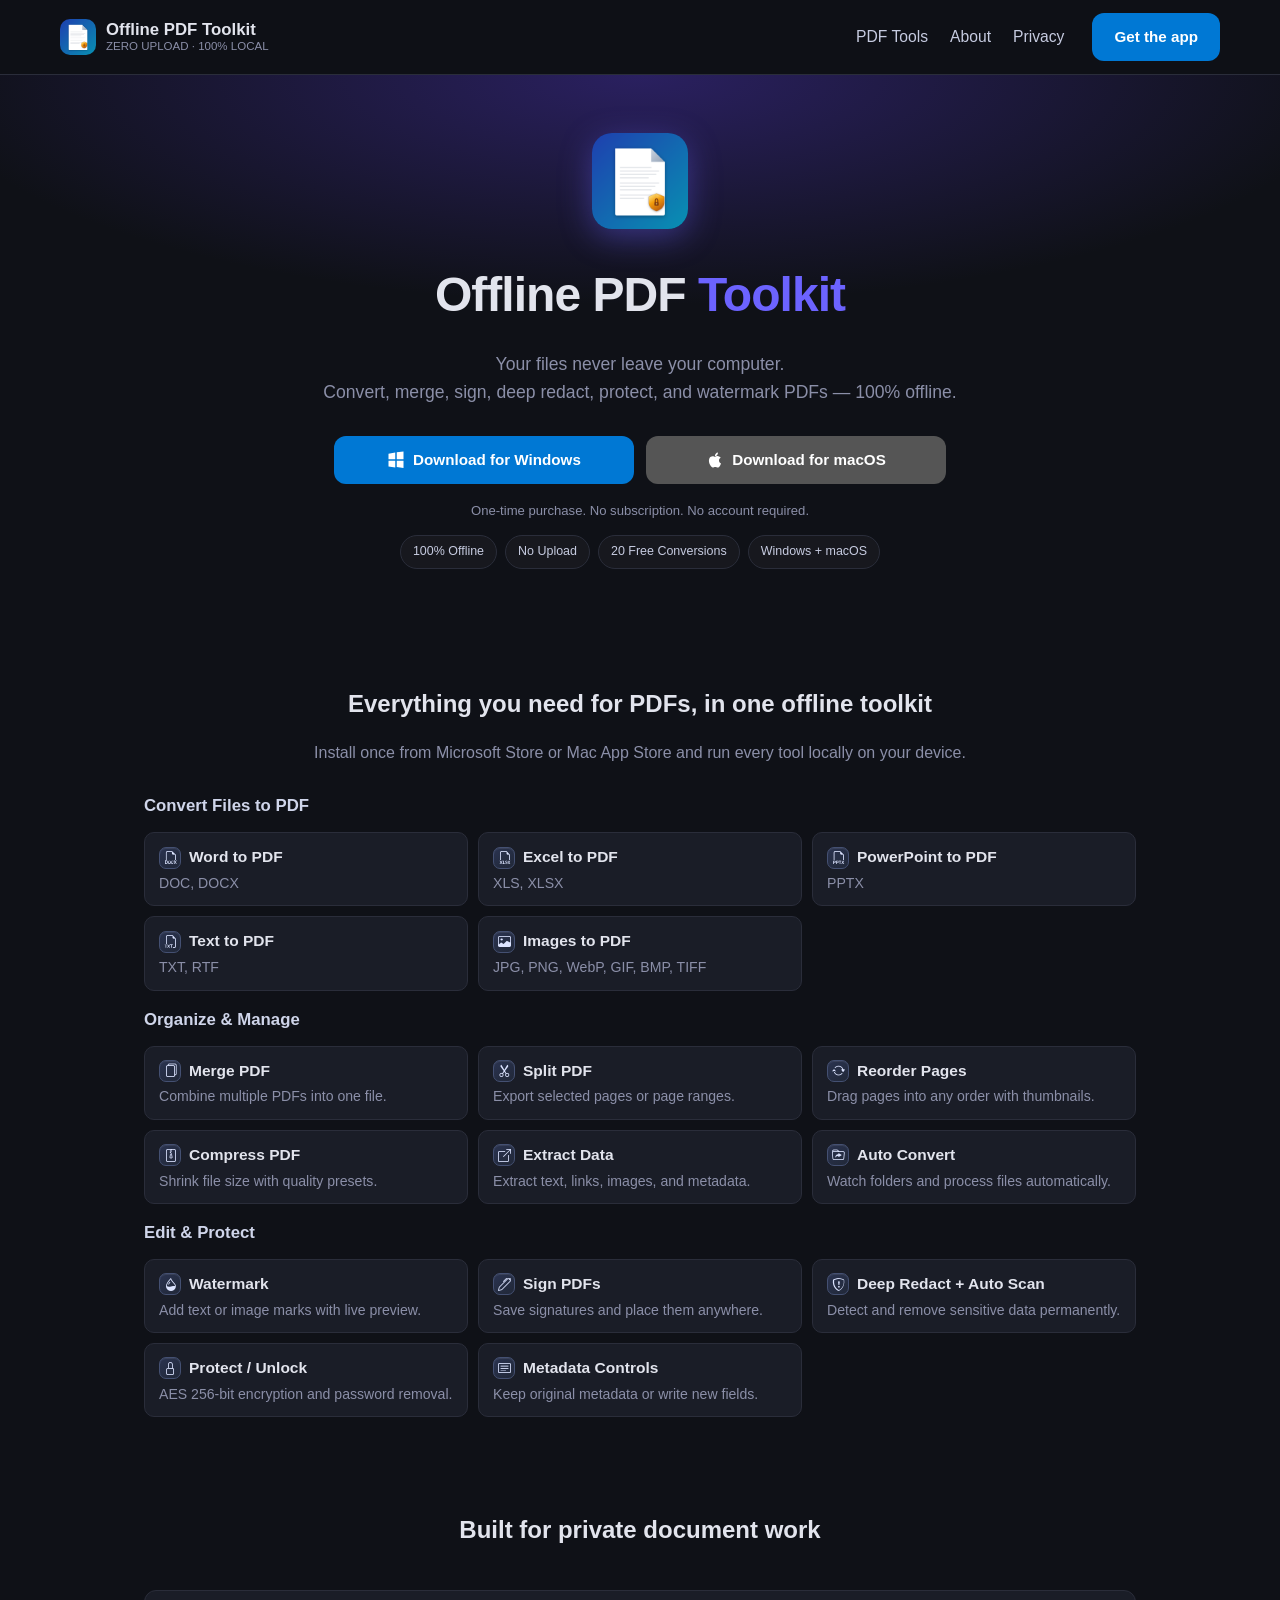
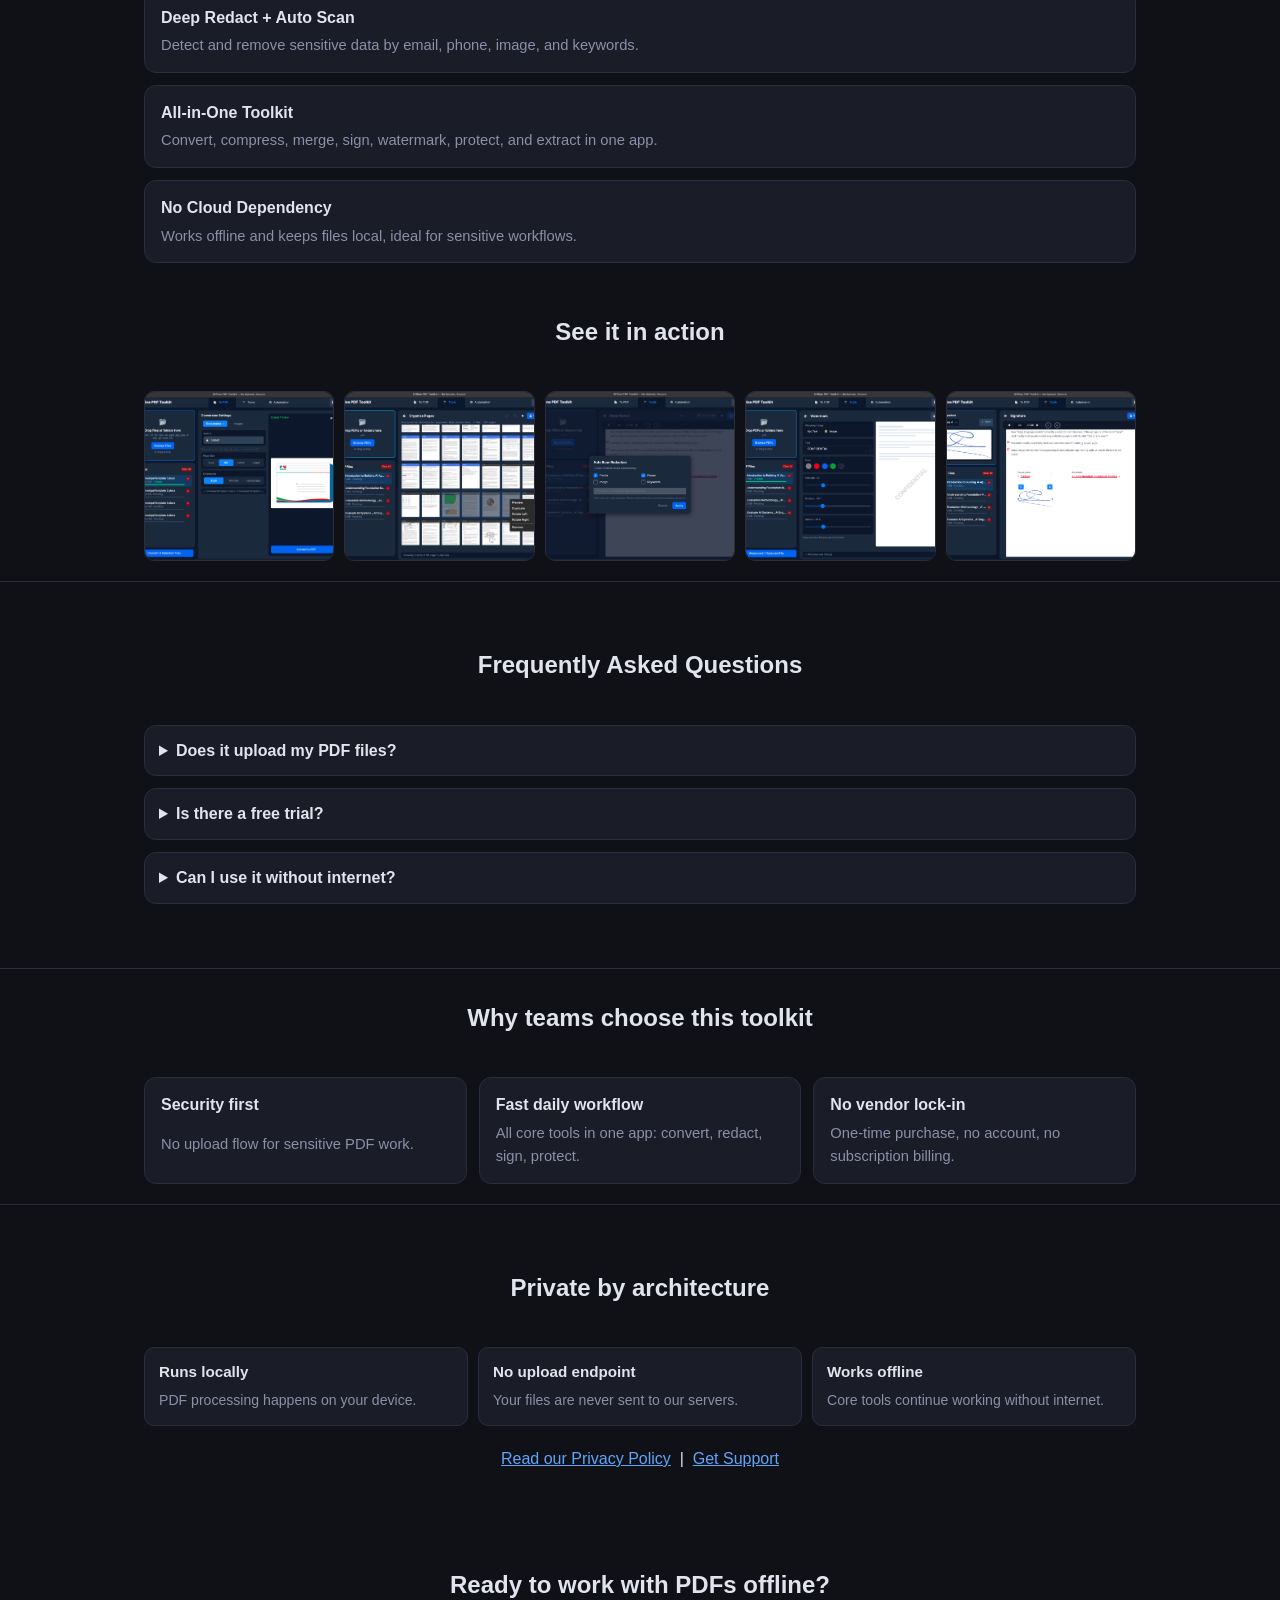
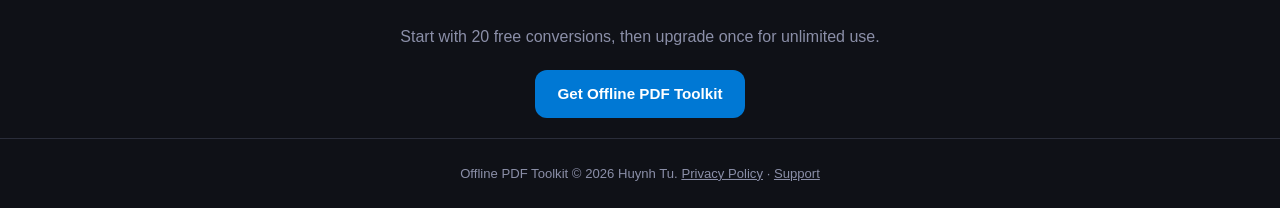
==== commit 4e5168dd: "Up to date" ====
--- a/index.html
+++ b/index.html
@@ -4,7 +4,7 @@
   <meta charset="UTF-8" />
   <meta name="viewport" content="width=device-width, initial-scale=1.0" />
   <title>Offline PDF Toolkit — Convert, Sign, Redact & Protect PDFs 100% Offline</title>
-  <meta name="description" content="Convert documents to PDF, merge, compress, sign, protect, redact, unlock, extract text & images, and watermark PDFs — completely offline. No upload, no tracking." />
+  <meta name="description" content="Convert DOC, DOCX, XLS, XLSX, PPTX, TXT, RTF and images to PDF, then merge, compress, sign, redact, and protect — completely offline." />
   <meta name="keywords" content="PDF converter, PDF editor, merge PDFs, compress PDF, sign PDF, redact PDF, deep redact, auto scan redaction, signature tool, password protect PDF, unlock PDF, PDF watermark, offline PDF tools, batch PDF conversion, PDF extractor" />
   <meta name="robots" content="index, follow, max-image-preview:large" />
   <meta name="author" content="Huynh Tu" />
@@ -20,6 +20,8 @@
   <meta property="og:description" content="Powerful offline PDF toolkit: convert, merge, compress, sign, deep redact, protect, unlock, extract, and watermark PDFs. 100% private." />
   <meta property="og:url" content="https://offlinepdf.app/" />
   <meta property="og:image" content="https://offlinepdf.app/assets/icon.png" />
+  <meta property="og:image:width" content="1200" />
+  <meta property="og:image:height" content="630" />
 
   <meta name="twitter:card" content="summary_large_image" />
   <meta name="twitter:site" content="@tuhuynh164" />
@@ -175,6 +177,39 @@
     </div>
   </section>
 
+  <section class="section" id="tools">
+    <h2 class="section__title">Everything you need for PDFs, in one offline toolkit</h2>
+    <p class="section__sub">Install once from Microsoft Store or Mac App Store and run every tool locally on your device.</p>
+
+    <h3 class="tool-group-title">Convert Files to PDF</h3>
+    <div class="tools-grid">
+      <article class="tool-item"><h4><i class="bi bi-filetype-docx tool-icon"></i>Word to PDF</h4><p>DOC, DOCX</p></article>
+      <article class="tool-item"><h4><i class="bi bi-filetype-xlsx tool-icon"></i>Excel to PDF</h4><p>XLS, XLSX</p></article>
+      <article class="tool-item"><h4><i class="bi bi-filetype-pptx tool-icon"></i>PowerPoint to PDF</h4><p>PPTX</p></article>
+      <article class="tool-item"><h4><i class="bi bi-filetype-txt tool-icon"></i>Text to PDF</h4><p>TXT, RTF</p></article>
+      <article class="tool-item"><h4><i class="bi bi-image tool-icon"></i>Images to PDF</h4><p>JPG, PNG, WebP, GIF, BMP, TIFF</p></article>
+    </div>
+
+    <h3 class="tool-group-title">Organize & Manage</h3>
+    <div class="tools-grid">
+      <article class="tool-item"><h4><i class="bi bi-files tool-icon"></i>Merge PDF</h4><p>Combine multiple PDFs into one file.</p></article>
+      <article class="tool-item"><h4><i class="bi bi-scissors tool-icon"></i>Split PDF</h4><p>Export selected pages or page ranges.</p></article>
+      <article class="tool-item"><h4><i class="bi bi-arrow-repeat tool-icon"></i>Reorder Pages</h4><p>Drag pages into any order with thumbnails.</p></article>
+      <article class="tool-item"><h4><i class="bi bi-file-zip tool-icon"></i>Compress PDF</h4><p>Shrink file size with quality presets.</p></article>
+      <article class="tool-item"><h4><i class="bi bi-box-arrow-up-right tool-icon"></i>Extract Data</h4><p>Extract text, links, images, and metadata.</p></article>
+      <article class="tool-item"><h4><i class="bi bi-folder-symlink tool-icon"></i>Auto Convert</h4><p>Watch folders and process files automatically.</p></article>
+    </div>
+
+    <h3 class="tool-group-title">Edit & Protect</h3>
+    <div class="tools-grid">
+      <article class="tool-item"><h4><i class="bi bi-droplet-half tool-icon"></i>Watermark</h4><p>Add text or image marks with live preview.</p></article>
+      <article class="tool-item"><h4><i class="bi bi-pen tool-icon"></i>Sign PDFs</h4><p>Save signatures and place them anywhere.</p></article>
+      <article class="tool-item"><h4><i class="bi bi-shield-exclamation tool-icon"></i>Deep Redact + Auto Scan</h4><p>Detect and remove sensitive data permanently.</p></article>
+      <article class="tool-item"><h4><i class="bi bi-lock tool-icon"></i>Protect / Unlock</h4><p>AES 256-bit encryption and password removal.</p></article>
+      <article class="tool-item"><h4><i class="bi bi-card-text tool-icon"></i>Metadata Controls</h4><p>Keep original metadata or write new fields.</p></article>
+    </div>
+  </section>
+
   <section class="section section--tight">
     <h2 class="section__title">Built for private document work</h2>
     <div class="highlights">
@@ -192,31 +227,6 @@
       <a href="assets/screenshots/pic-raw-4.png" data-lightbox><img src="assets/screenshots/pic-raw-4.png" alt="Compression screen" loading="lazy" /></a>
       <a href="assets/screenshots/pic-raw-5.png" data-lightbox><img src="assets/screenshots/pic-raw-5.png" alt="Watermark settings screen" loading="lazy" /></a>
       <a href="assets/screenshots/pic-raw-7.png" data-lightbox><img src="assets/screenshots/pic-raw-7.png" alt="Deep Redact screen" loading="lazy" /></a>
-    </div>
-  </section>
-
-  <section class="section" id="tools">
-    <h2 class="section__title">Everything you need for PDFs, in one offline toolkit</h2>
-    <p class="section__sub">Install once from Microsoft Store or Mac App Store and run every tool locally on your device.</p>
-
-    <h3 class="tool-group-title">Organize & Manage</h3>
-    <div class="tools-grid">
-      <article class="tool-item"><h4><i class="bi bi-files tool-icon"></i>Merge PDF</h4><p>Combine multiple PDFs into one file.</p></article>
-      <article class="tool-item"><h4><i class="bi bi-scissors tool-icon"></i>Split PDF</h4><p>Export selected pages or page ranges.</p></article>
-      <article class="tool-item"><h4><i class="bi bi-arrow-repeat tool-icon"></i>Reorder Pages</h4><p>Drag pages into any order with thumbnails.</p></article>
-      <article class="tool-item"><h4><i class="bi bi-file-zip tool-icon"></i>Compress PDF</h4><p>Shrink file size with quality presets.</p></article>
-      <article class="tool-item"><h4><i class="bi bi-box-arrow-up-right tool-icon"></i>Extract Data</h4><p>Extract text, links, images, and metadata.</p></article>
-      <article class="tool-item"><h4><i class="bi bi-folder-symlink tool-icon"></i>Auto Convert</h4><p>Watch folders and process files automatically.</p></article>
-    </div>
-
-    <h3 class="tool-group-title">Edit & Protect</h3>
-    <div class="tools-grid">
-      <article class="tool-item"><h4><i class="bi bi-file-earmark-arrow-up tool-icon"></i>Files to PDF</h4><p>Convert DOCX, DOC, and images to PDF.</p></article>
-      <article class="tool-item"><h4><i class="bi bi-droplet-half tool-icon"></i>Watermark</h4><p>Add text or image marks with live preview.</p></article>
-      <article class="tool-item"><h4><i class="bi bi-pen tool-icon"></i>Sign PDFs</h4><p>Save signatures and place them anywhere.</p></article>
-      <article class="tool-item"><h4><i class="bi bi-shield-exclamation tool-icon"></i>Deep Redact + Auto Scan</h4><p>Detect and remove sensitive data permanently.</p></article>
-      <article class="tool-item"><h4><i class="bi bi-lock tool-icon"></i>Protect / Unlock</h4><p>AES 256-bit encryption and password removal.</p></article>
-      <article class="tool-item"><h4><i class="bi bi-card-text tool-icon"></i>Metadata Controls</h4><p>Keep original metadata or write new fields.</p></article>
     </div>
   </section>
 
--- a/assets/style.css
+++ b/assets/style.css
@@ -278,6 +278,7 @@
   color: var(--muted);
   line-height: 1.45;
 }
+
 
 .privacy-strip {
   display: grid;
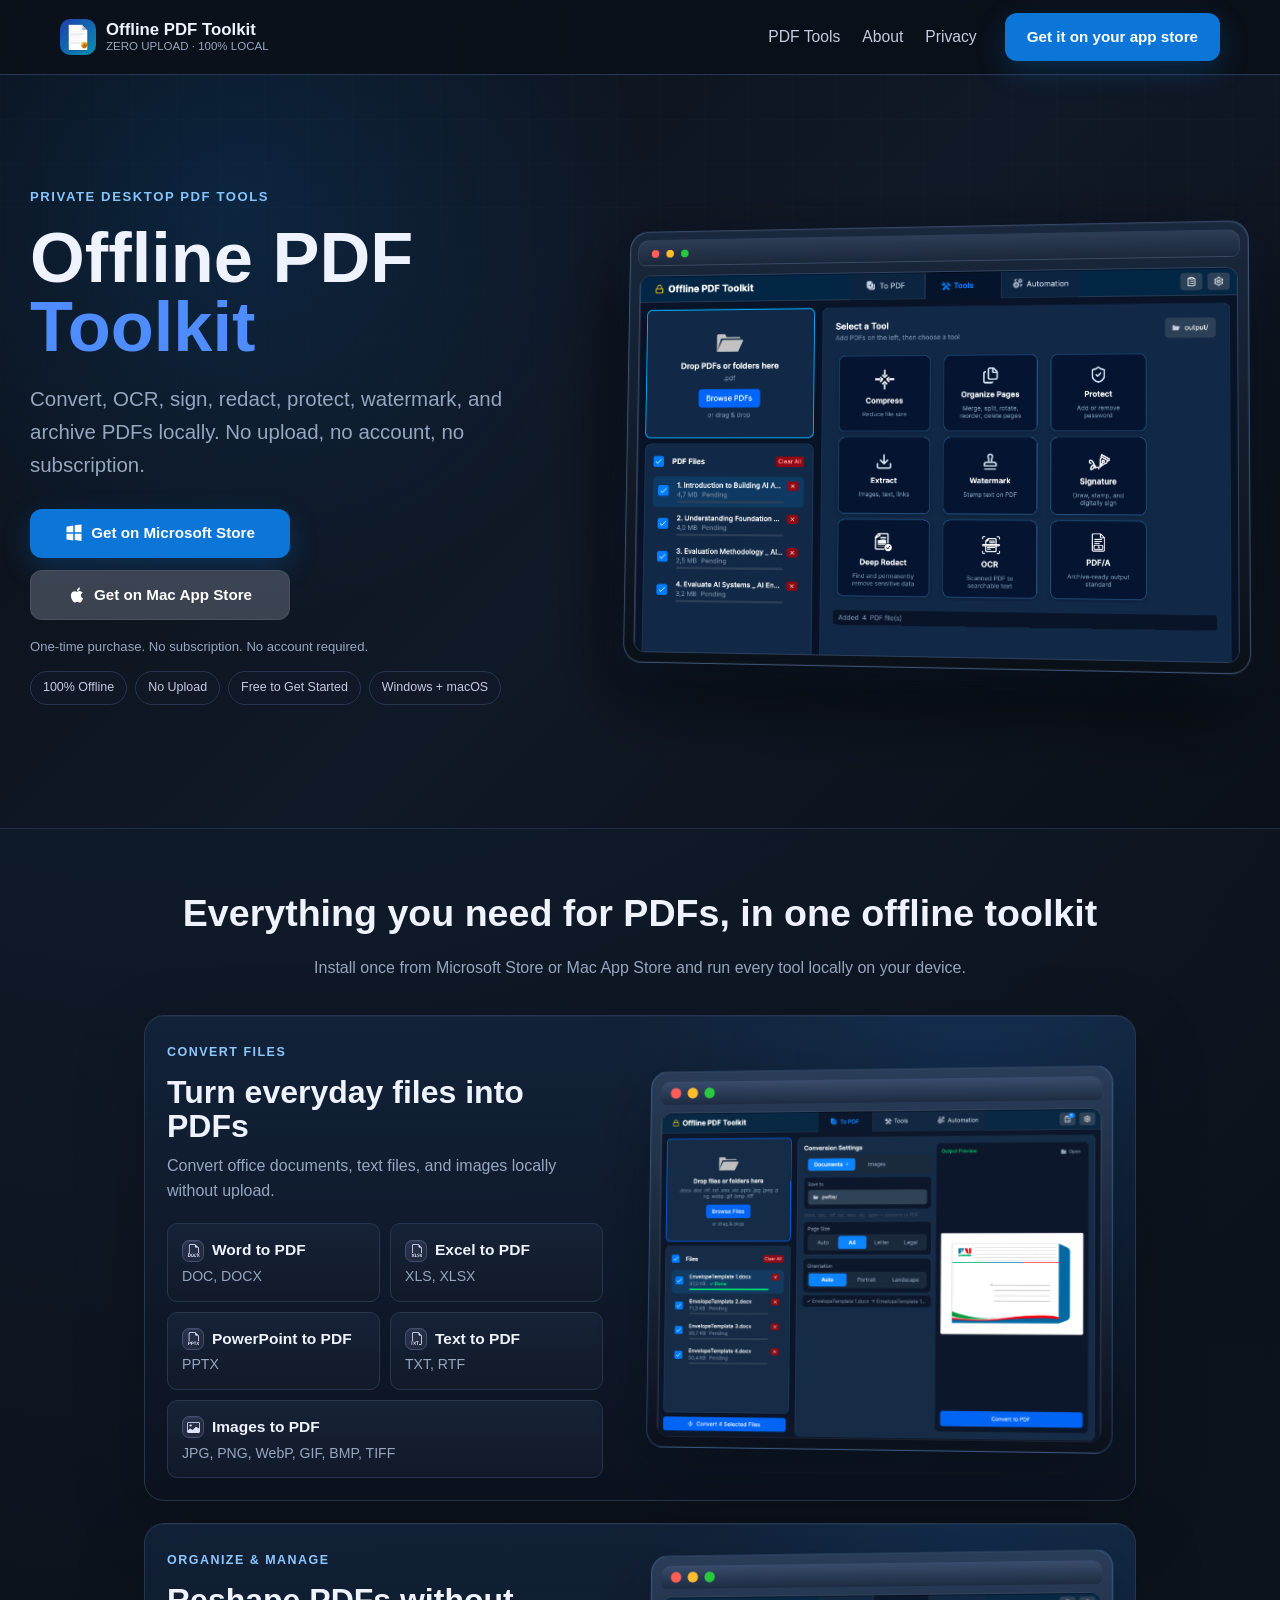
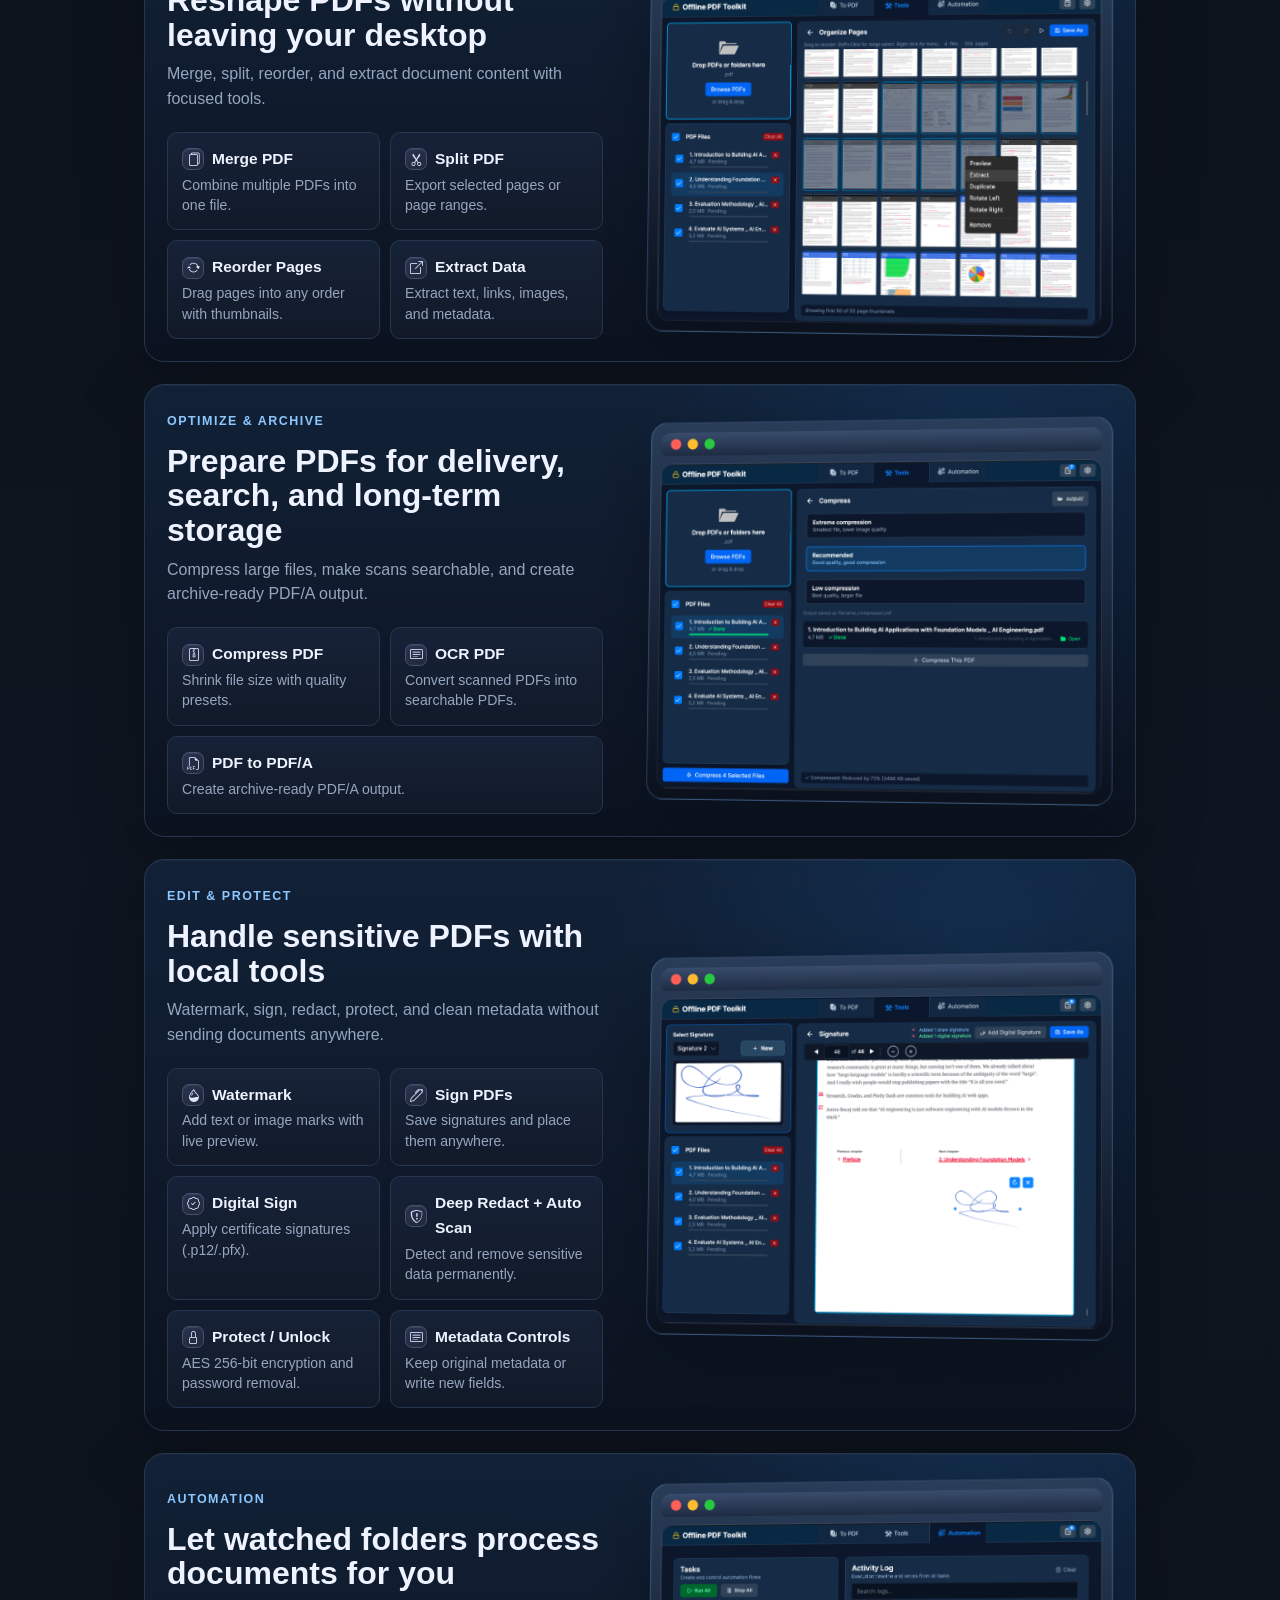
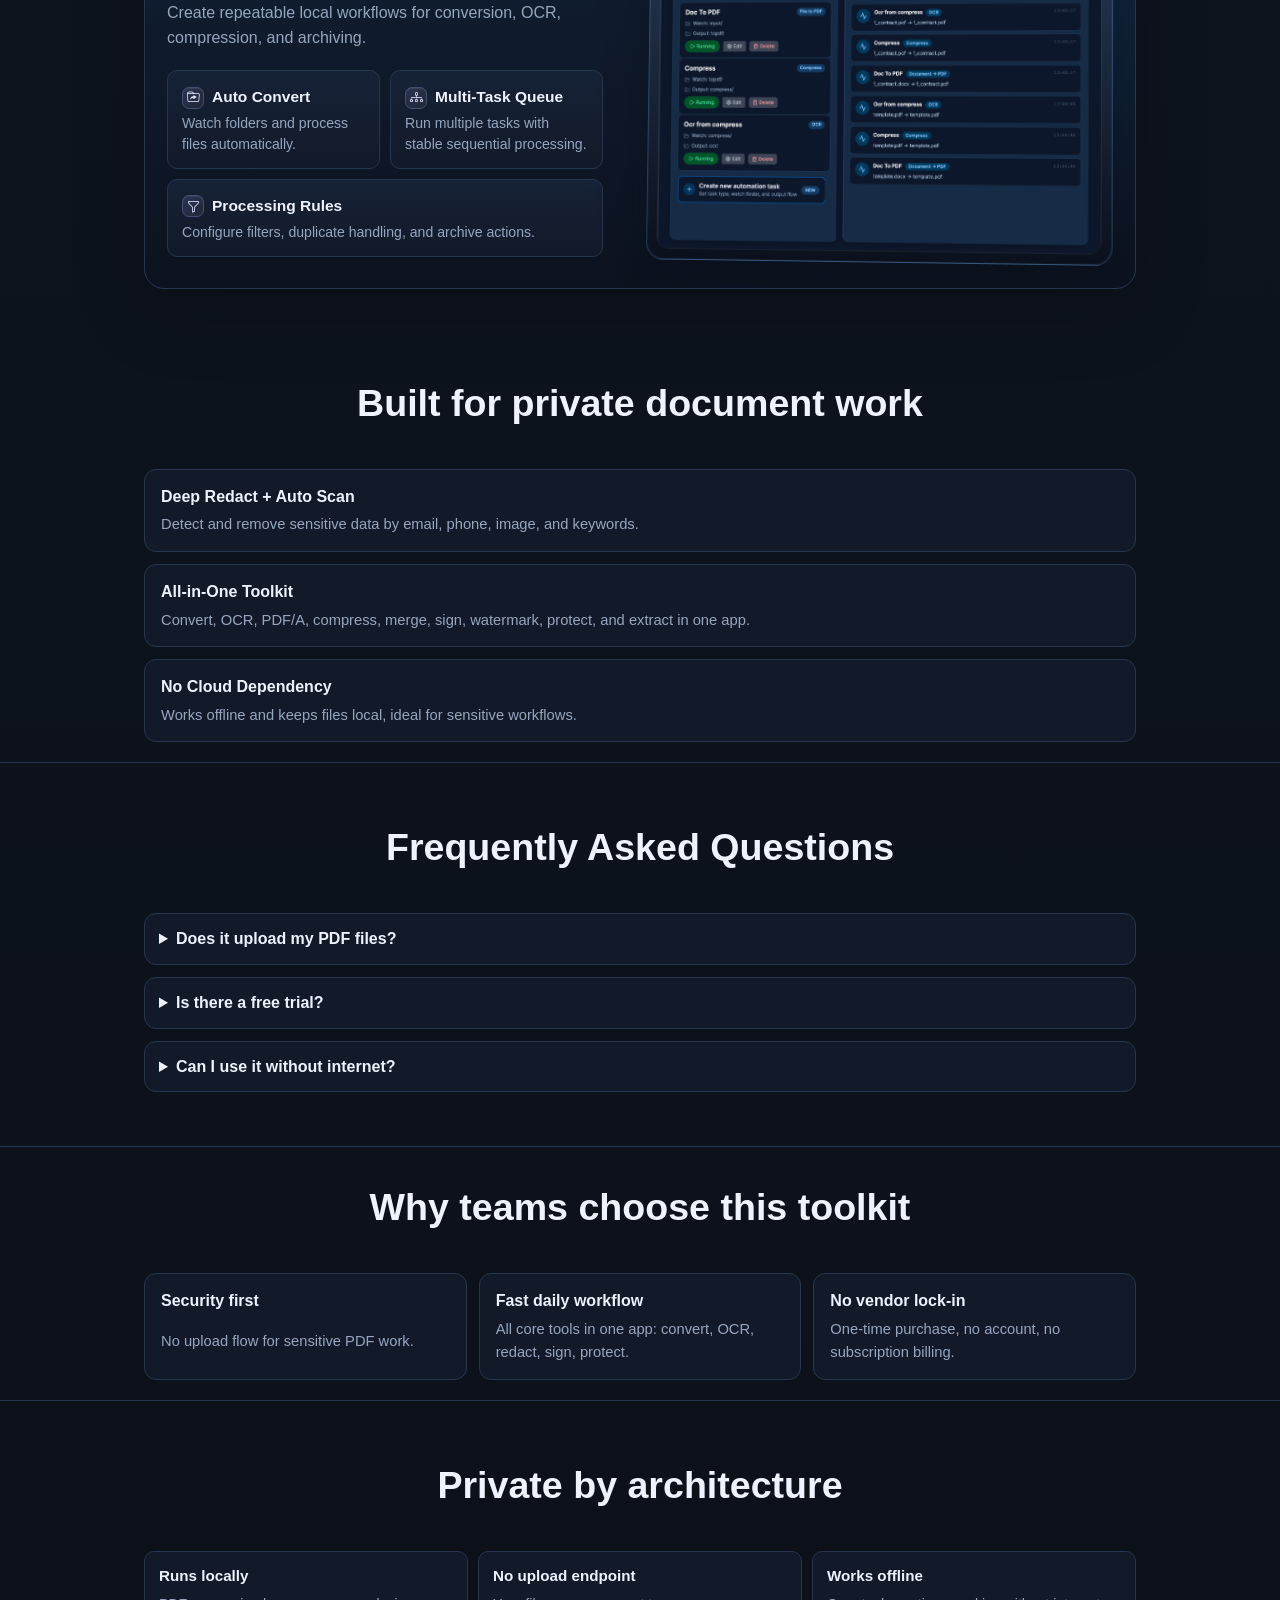
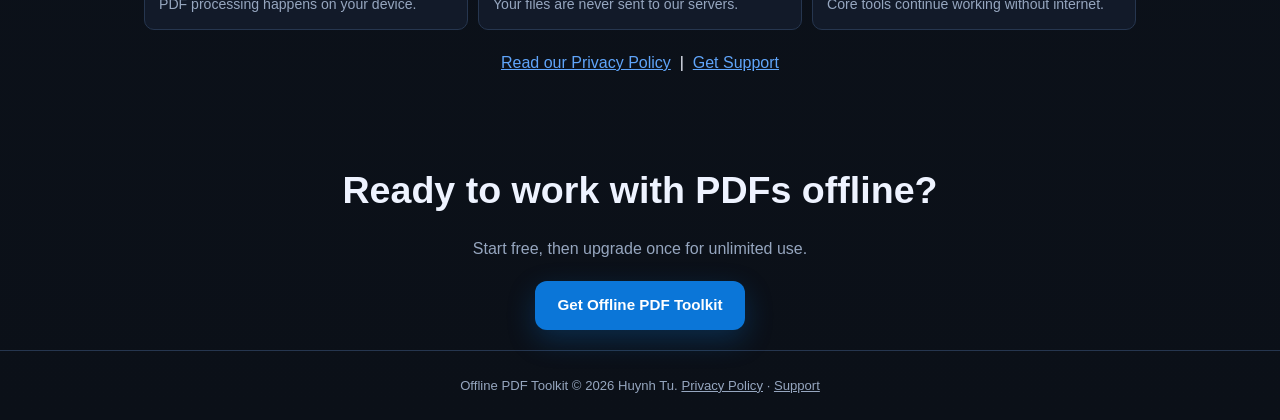
==== commit f4a2b090: "Up to date" ====
--- a/index.html
+++ b/index.html
@@ -3,9 +3,8 @@
 <head>
   <meta charset="UTF-8" />
   <meta name="viewport" content="width=device-width, initial-scale=1.0" />
-  <title>Offline PDF Toolkit — Convert, Sign, Redact & Protect PDFs 100% Offline</title>
-  <meta name="description" content="Convert DOC, DOCX, XLS, XLSX, PPTX, TXT, RTF and images to PDF, then merge, compress, sign, redact, and protect — completely offline." />
-  <meta name="keywords" content="PDF converter, PDF editor, merge PDFs, compress PDF, sign PDF, redact PDF, deep redact, auto scan redaction, signature tool, password protect PDF, unlock PDF, PDF watermark, offline PDF tools, batch PDF conversion, PDF extractor" />
+  <title>Offline PDF Toolkit — Convert, OCR, Sign, Redact & Protect PDFs Offline</title>
+  <meta name="description" content="Convert files to PDF, OCR scanned PDFs, create PDF/A, compress, watermark, sign, redact, and protect PDFs — fully offline." />
   <meta name="robots" content="index, follow, max-image-preview:large" />
   <meta name="author" content="Huynh Tu" />
   <meta name="apple-itunes-app" content="app-id=6761170707" />
@@ -16,18 +15,22 @@
 
   <meta property="og:type" content="website" />
   <meta property="og:site_name" content="Offline PDF Toolkit" />
-  <meta property="og:title" content="Offline PDF Toolkit — Convert, Sign & Redact PDFs Offline" />
-  <meta property="og:description" content="Powerful offline PDF toolkit: convert, merge, compress, sign, deep redact, protect, unlock, extract, and watermark PDFs. 100% private." />
+  <meta property="og:title" content="Offline PDF Toolkit — Convert, OCR, Sign & Redact PDFs Offline" />
+  <meta property="og:description" content="Offline PDF toolkit with OCR, PDF/A, digital signing, deep redact, convert, compress, protect, extract, and watermark tools." />
   <meta property="og:url" content="https://offlinepdf.app/" />
-  <meta property="og:image" content="https://offlinepdf.app/assets/icon.png" />
+  <meta property="og:image" content="https://offlinepdf.app/assets/og-cover.jpg" />
+  <meta property="og:image:secure_url" content="https://offlinepdf.app/assets/og-cover.jpg" />
+  <meta property="og:image:type" content="image/jpeg" />
   <meta property="og:image:width" content="1200" />
   <meta property="og:image:height" content="630" />
+  <meta property="og:image:alt" content="Offline PDF Toolkit desktop app preview with PDF tools" />
 
   <meta name="twitter:card" content="summary_large_image" />
   <meta name="twitter:site" content="@tuhuynh164" />
-  <meta name="twitter:title" content="Offline PDF Toolkit — Convert, Sign & Redact PDFs Offline" />
-  <meta name="twitter:description" content="Convert, merge, sign, deep redact, compress, and protect PDFs — 100% offline. No account, no subscription, no tracking." />
-  <meta name="twitter:image" content="https://offlinepdf.app/assets/icon.png" />
+  <meta name="twitter:title" content="Offline PDF Toolkit — Convert, OCR, Sign & Redact PDFs Offline" />
+  <meta name="twitter:description" content="Convert, OCR, PDF/A, sign, redact, compress, and protect PDFs — 100% offline. No account and no subscription." />
+  <meta name="twitter:image" content="https://offlinepdf.app/assets/og-cover.jpg" />
+  <meta name="twitter:image:alt" content="Offline PDF Toolkit desktop app preview with PDF tools" />
   <link rel="stylesheet" href="https://cdn.jsdelivr.net/npm/bootstrap-icons@1.11.3/font/bootstrap-icons.min.css" />
 
   <script type="application/ld+json">
@@ -35,7 +38,7 @@
       "@context": "https://schema.org",
       "@type": "SoftwareApplication",
       "name": "Offline PDF Toolkit",
-      "description": "A privacy-first, offline PDF toolkit for converting documents to PDF, merging, compressing, signing, deep redacting, protecting, unlocking, extracting, and watermarking PDFs.",
+      "description": "A privacy-first, offline PDF toolkit for file-to-PDF conversion, OCR, PDF/A, compressing, signing, deep redacting, protecting, extracting, and watermarking.",
       "url": "https://offlinepdf.app/",
       "applicationCategory": "BusinessApplication",
       "operatingSystem": ["Windows", "macOS"],
@@ -86,34 +89,8 @@
     }
   </script>
 
-  <script type="application/ld+json">
-    {
-      "@context": "https://schema.org",
-      "@type": "BreadcrumbList",
-      "itemListElement": [
-        {
-          "@type": "ListItem",
-          "position": 1,
-          "name": "Home",
-          "item": "https://offlinepdf.app/"
-        },
-        {
-          "@type": "ListItem",
-          "position": 2,
-          "name": "Privacy",
-          "item": "https://offlinepdf.app/privacy/"
-        },
-        {
-          "@type": "ListItem",
-          "position": 3,
-          "name": "Support",
-          "item": "https://offlinepdf.app/support/"
-        }
-      ]
-    }
-  </script>
-
   <link rel="icon" href="assets/icon.png" />
+  <link rel="apple-touch-icon" href="assets/icon.png" />
   <link rel="stylesheet" href="assets/style.css" />
 </head>
 <body>
@@ -135,45 +112,54 @@
          href="https://apps.microsoft.com/detail/9N2R3LXXJN6P"
          data-win-url="https://apps.microsoft.com/detail/9N2R3LXXJN6P"
          data-mac-url="https://apps.apple.com/app/offline-pdf-toolkit/id6761170707"
-         target="_blank" rel="noopener noreferrer">Get the app</a>
+         target="_blank" rel="noopener noreferrer">Get it on your app store</a>
     </div>
   </header>
 
   <!-- Hero -->
   <section class="hero">
-    <img class="hero__icon" src="assets/icon.png" alt="Offline PDF Toolkit icon" loading="lazy" />
-    <h1 class="hero__title">Offline PDF <span>Toolkit</span></h1>
-    <p class="hero__sub">
-      Your files never leave your computer.<br/>
-      Convert, merge, sign, deep redact, protect, and watermark PDFs — 100% offline.
-    </p>
-
-    <div class="download-group" id="download">
-      <a class="btn btn--win"
-         href="https://apps.microsoft.com/detail/9N2R3LXXJN6P"
-         target="_blank" rel="noopener noreferrer">
-        <svg width="18" height="18" viewBox="0 0 24 24" fill="currentColor" aria-hidden="true">
-          <path d="M2 3.5L11 2v9H2v-7.5zM13 1.8l9-1.3V11h-9V1.8zM2 13h9v9L2 20.7V13zM13 13h9v9.5l-9-1.3V13z"/>
-        </svg>
-        Download for Windows
-      </a>
-
-      <a class="btn btn--mac"
-         href="https://apps.apple.com/app/offline-pdf-toolkit/id6761170707"
-         target="_blank" rel="noopener noreferrer">
-        <svg width="18" height="18" viewBox="0 0 24 24" fill="currentColor">
-          <path d="M18.71 19.5c-.83 1.24-1.71 2.45-3.05 2.47-1.34.03-1.77-.79-3.29-.79-1.53 0-2 .77-3.27.82-1.31.05-2.3-1.32-3.14-2.53C4.25 17 2.94 12.45 4.7 9.39c.87-1.52 2.43-2.48 4.12-2.51 1.28-.02 2.5.87 3.29.87.78 0 2.26-1.07 3.8-.91.65.03 2.47.26 3.64 1.98l-.09.06c-.22.15-2.18 1.27-2.16 3.8.03 3.02 2.65 4.03 2.68 4.04l-.07.28zM13 3.5c.73-.83 1.94-1.46 2.94-1.5.13 1.17-.34 2.35-1.04 3.19-.69.85-1.83 1.51-2.95 1.42-.15-1.15.41-2.35 1.05-3.11z"/>
-        </svg>
-        Download for macOS
-      </a>
-    </div>
-
-    <p class="download-note">One-time purchase. No subscription. No account required.</p>
-    <div class="hero__chips" aria-label="Key benefits">
-      <span class="chip">100% Offline</span>
-      <span class="chip">No Upload</span>
-      <span class="chip">20 Free Conversions</span>
-      <span class="chip">Windows + macOS</span>
+    <div class="hero__content">
+      <div class="hero__copy">
+        <div class="hero__eyebrow">Private desktop PDF tools</div>
+        <h1 class="hero__title">Offline PDF <span>Toolkit</span></h1>
+        <p class="hero__sub">
+          Convert, OCR, sign, redact, protect, watermark, and archive PDFs locally. No upload, no account, no subscription.
+        </p>
+
+        <div class="download-group" id="download">
+          <a class="btn btn--win"
+             href="https://apps.microsoft.com/detail/9N2R3LXXJN6P"
+             target="_blank" rel="noopener noreferrer">
+            <svg width="18" height="18" viewBox="0 0 24 24" fill="currentColor" aria-hidden="true">
+              <path d="M2 3.5L11 2v9H2v-7.5zM13 1.8l9-1.3V11h-9V1.8zM2 13h9v9L2 20.7V13zM13 13h9v9.5l-9-1.3V13z"/>
+            </svg>
+            Get on Microsoft Store
+          </a>
+
+          <a class="btn btn--mac"
+             href="https://apps.apple.com/app/offline-pdf-toolkit/id6761170707"
+             target="_blank" rel="noopener noreferrer">
+            <svg width="18" height="18" viewBox="0 0 24 24" fill="currentColor">
+              <path d="M18.71 19.5c-.83 1.24-1.71 2.45-3.05 2.47-1.34.03-1.77-.79-3.29-.79-1.53 0-2 .77-3.27.82-1.31.05-2.3-1.32-3.14-2.53C4.25 17 2.94 12.45 4.7 9.39c.87-1.52 2.43-2.48 4.12-2.51 1.28-.02 2.5.87 3.29.87.78 0 2.26-1.07 3.8-.91.65.03 2.47.26 3.64 1.98l-.09.06c-.22.15-2.18 1.27-2.16 3.8.03 3.02 2.65 4.03 2.68 4.04l-.07.28zM13 3.5c.73-.83 1.94-1.46 2.94-1.5.13 1.17-.34 2.35-1.04 3.19-.69.85-1.83 1.51-2.95 1.42-.15-1.15.41-2.35 1.05-3.11z"/>
+            </svg>
+            Get on Mac App Store
+          </a>
+        </div>
+
+        <p class="download-note">One-time purchase. No subscription. No account required.</p>
+        <div class="hero__chips" aria-label="Key benefits">
+          <span class="chip">100% Offline</span>
+          <span class="chip">No Upload</span>
+          <span class="chip">Free to Get Started</span>
+          <span class="chip">Windows + macOS</span>
+        </div>
+      </div>
+
+      <div class="hero__visual" aria-label="Offline PDF Toolkit app preview">
+        <div class="hero__frame">
+          <img src="assets/screenshots/pic-raw-2.png" alt="Offline PDF Toolkit desktop app showing PDF tools" loading="eager" />
+        </div>
+      </div>
     </div>
   </section>
 
@@ -181,32 +167,92 @@
     <h2 class="section__title">Everything you need for PDFs, in one offline toolkit</h2>
     <p class="section__sub">Install once from Microsoft Store or Mac App Store and run every tool locally on your device.</p>
 
-    <h3 class="tool-group-title">Convert Files to PDF</h3>
-    <div class="tools-grid">
-      <article class="tool-item"><h4><i class="bi bi-filetype-docx tool-icon"></i>Word to PDF</h4><p>DOC, DOCX</p></article>
-      <article class="tool-item"><h4><i class="bi bi-filetype-xlsx tool-icon"></i>Excel to PDF</h4><p>XLS, XLSX</p></article>
-      <article class="tool-item"><h4><i class="bi bi-filetype-pptx tool-icon"></i>PowerPoint to PDF</h4><p>PPTX</p></article>
-      <article class="tool-item"><h4><i class="bi bi-filetype-txt tool-icon"></i>Text to PDF</h4><p>TXT, RTF</p></article>
-      <article class="tool-item"><h4><i class="bi bi-image tool-icon"></i>Images to PDF</h4><p>JPG, PNG, WebP, GIF, BMP, TIFF</p></article>
-    </div>
-
-    <h3 class="tool-group-title">Organize & Manage</h3>
-    <div class="tools-grid">
-      <article class="tool-item"><h4><i class="bi bi-files tool-icon"></i>Merge PDF</h4><p>Combine multiple PDFs into one file.</p></article>
-      <article class="tool-item"><h4><i class="bi bi-scissors tool-icon"></i>Split PDF</h4><p>Export selected pages or page ranges.</p></article>
-      <article class="tool-item"><h4><i class="bi bi-arrow-repeat tool-icon"></i>Reorder Pages</h4><p>Drag pages into any order with thumbnails.</p></article>
-      <article class="tool-item"><h4><i class="bi bi-file-zip tool-icon"></i>Compress PDF</h4><p>Shrink file size with quality presets.</p></article>
-      <article class="tool-item"><h4><i class="bi bi-box-arrow-up-right tool-icon"></i>Extract Data</h4><p>Extract text, links, images, and metadata.</p></article>
-      <article class="tool-item"><h4><i class="bi bi-folder-symlink tool-icon"></i>Auto Convert</h4><p>Watch folders and process files automatically.</p></article>
-    </div>
-
-    <h3 class="tool-group-title">Edit & Protect</h3>
-    <div class="tools-grid">
-      <article class="tool-item"><h4><i class="bi bi-droplet-half tool-icon"></i>Watermark</h4><p>Add text or image marks with live preview.</p></article>
-      <article class="tool-item"><h4><i class="bi bi-pen tool-icon"></i>Sign PDFs</h4><p>Save signatures and place them anywhere.</p></article>
-      <article class="tool-item"><h4><i class="bi bi-shield-exclamation tool-icon"></i>Deep Redact + Auto Scan</h4><p>Detect and remove sensitive data permanently.</p></article>
-      <article class="tool-item"><h4><i class="bi bi-lock tool-icon"></i>Protect / Unlock</h4><p>AES 256-bit encryption and password removal.</p></article>
-      <article class="tool-item"><h4><i class="bi bi-card-text tool-icon"></i>Metadata Controls</h4><p>Keep original metadata or write new fields.</p></article>
+    <div class="tool-showcases">
+      <article class="tool-showcase">
+        <div class="tool-showcase__content">
+          <span class="tool-showcase__eyebrow">Convert Files</span>
+          <h3>Turn everyday files into PDFs</h3>
+          <p>Convert office documents, text files, and images locally without upload.</p>
+          <div class="tool-list">
+            <div class="tool-item"><h4><i class="bi bi-filetype-docx tool-icon"></i>Word to PDF</h4><p>DOC, DOCX</p></div>
+            <div class="tool-item"><h4><i class="bi bi-filetype-xlsx tool-icon"></i>Excel to PDF</h4><p>XLS, XLSX</p></div>
+            <div class="tool-item"><h4><i class="bi bi-filetype-pptx tool-icon"></i>PowerPoint to PDF</h4><p>PPTX</p></div>
+            <div class="tool-item"><h4><i class="bi bi-filetype-txt tool-icon"></i>Text to PDF</h4><p>TXT, RTF</p></div>
+            <div class="tool-item tool-item--wide"><h4><i class="bi bi-image tool-icon"></i>Images to PDF</h4><p>JPG, PNG, WebP, GIF, BMP, TIFF</p></div>
+          </div>
+        </div>
+        <a class="tool-shot" href="assets/screenshots/pic-raw-1.png" data-lightbox>
+          <img src="assets/screenshots/pic-raw-1.png" alt="Convert files to PDF screen" loading="lazy" />
+        </a>
+      </article>
+
+      <article class="tool-showcase">
+        <div class="tool-showcase__content">
+          <span class="tool-showcase__eyebrow">Organize & Manage</span>
+          <h3>Reshape PDFs without leaving your desktop</h3>
+          <p>Merge, split, reorder, and extract document content with focused tools.</p>
+          <div class="tool-list">
+            <div class="tool-item"><h4><i class="bi bi-files tool-icon"></i>Merge PDF</h4><p>Combine multiple PDFs into one file.</p></div>
+            <div class="tool-item"><h4><i class="bi bi-scissors tool-icon"></i>Split PDF</h4><p>Export selected pages or page ranges.</p></div>
+            <div class="tool-item"><h4><i class="bi bi-arrow-repeat tool-icon"></i><a href="organize-pdf-pages/">Reorder Pages</a></h4><p>Drag pages into any order with thumbnails.</p></div>
+            <div class="tool-item"><h4><i class="bi bi-box-arrow-up-right tool-icon"></i>Extract Data</h4><p>Extract text, links, images, and metadata.</p></div>
+          </div>
+        </div>
+        <a class="tool-shot" href="assets/screenshots/pic-raw-3.png" data-lightbox>
+          <img src="assets/screenshots/pic-raw-3.png" alt="Organize PDF pages screen" loading="lazy" />
+        </a>
+      </article>
+
+      <article class="tool-showcase">
+        <div class="tool-showcase__content">
+          <span class="tool-showcase__eyebrow">Optimize & Archive</span>
+          <h3>Prepare PDFs for delivery, search, and long-term storage</h3>
+          <p>Compress large files, make scans searchable, and create archive-ready PDF/A output.</p>
+          <div class="tool-list">
+            <div class="tool-item"><h4><i class="bi bi-file-zip tool-icon"></i>Compress PDF</h4><p>Shrink file size with quality presets.</p></div>
+            <div class="tool-item"><h4><i class="bi bi-card-text tool-icon"></i>OCR PDF</h4><p>Convert scanned PDFs into searchable PDFs.</p></div>
+            <div class="tool-item tool-item--wide"><h4><i class="bi bi-filetype-pdf tool-icon"></i>PDF to PDF/A</h4><p>Create archive-ready PDF/A output.</p></div>
+          </div>
+        </div>
+        <a class="tool-shot" href="assets/screenshots/pic-raw-9.png" data-lightbox>
+          <img src="assets/screenshots/pic-raw-9.png" alt="Optimize and archive PDF screen" loading="lazy" />
+        </a>
+      </article>
+
+      <article class="tool-showcase">
+        <div class="tool-showcase__content">
+          <span class="tool-showcase__eyebrow">Edit & Protect</span>
+          <h3>Handle sensitive PDFs with local tools</h3>
+          <p>Watermark, sign, redact, protect, and clean metadata without sending documents anywhere.</p>
+          <div class="tool-list">
+            <div class="tool-item"><h4><i class="bi bi-droplet-half tool-icon"></i>Watermark</h4><p>Add text or image marks with live preview.</p></div>
+            <div class="tool-item"><h4><i class="bi bi-pen tool-icon"></i><a href="offline-pdf-signature/">Sign PDFs</a></h4><p>Save signatures and place them anywhere.</p></div>
+            <div class="tool-item"><h4><i class="bi bi-patch-check tool-icon"></i>Digital Sign</h4><p>Apply certificate signatures (.p12/.pfx).</p></div>
+            <div class="tool-item"><h4><i class="bi bi-shield-exclamation tool-icon"></i><a href="deep-redact-pdf/">Deep Redact + Auto Scan</a></h4><p>Detect and remove sensitive data permanently.</p></div>
+            <div class="tool-item"><h4><i class="bi bi-lock tool-icon"></i>Protect / Unlock</h4><p>AES 256-bit encryption and password removal.</p></div>
+            <div class="tool-item"><h4><i class="bi bi-card-text tool-icon"></i>Metadata Controls</h4><p>Keep original metadata or write new fields.</p></div>
+          </div>
+        </div>
+        <a class="tool-shot" href="assets/screenshots/pic-raw-7.png" data-lightbox>
+          <img src="assets/screenshots/pic-raw-7.png" alt="Edit and protect PDF screen" loading="lazy" />
+        </a>
+      </article>
+
+      <article class="tool-showcase">
+        <div class="tool-showcase__content">
+          <span class="tool-showcase__eyebrow">Automation</span>
+          <h3>Let watched folders process documents for you</h3>
+          <p>Create repeatable local workflows for conversion, OCR, compression, and archiving.</p>
+          <div class="tool-list">
+            <div class="tool-item"><h4><i class="bi bi-folder-symlink tool-icon"></i><a href="batch-pdf-tools/">Auto Convert</a></h4><p>Watch folders and process files automatically.</p></div>
+            <div class="tool-item"><h4><i class="bi bi-diagram-3 tool-icon"></i>Multi-Task Queue</h4><p>Run multiple tasks with stable sequential processing.</p></div>
+            <div class="tool-item tool-item--wide"><h4><i class="bi bi-funnel tool-icon"></i>Processing Rules</h4><p>Configure filters, duplicate handling, and archive actions.</p></div>
+          </div>
+        </div>
+        <a class="tool-shot" href="assets/screenshots/pic-raw-8.png" data-lightbox>
+          <img src="assets/screenshots/pic-raw-8.png" alt="Automation tools screen" loading="lazy" />
+        </a>
+      </article>
     </div>
   </section>
 
@@ -214,19 +260,8 @@
     <h2 class="section__title">Built for private document work</h2>
     <div class="highlights">
       <div class="highlight"><strong>Deep Redact + Auto Scan</strong><span>Detect and remove sensitive data by email, phone, image, and keywords.</span></div>
-      <div class="highlight"><strong>All-in-One Toolkit</strong><span>Convert, compress, merge, sign, watermark, protect, and extract in one app.</span></div>
+      <div class="highlight"><strong>All-in-One Toolkit</strong><span>Convert, OCR, PDF/A, compress, merge, sign, watermark, protect, and extract in one app.</span></div>
       <div class="highlight"><strong>No Cloud Dependency</strong><span>Works offline and keeps files local, ideal for sensitive workflows.</span></div>
-    </div>
-  </section>
-
-  <section class="section section--tight">
-    <h2 class="section__title">See it in action</h2>
-    <div class="shots">
-      <a href="assets/screenshots/pic-raw-1.png" data-lightbox><img src="assets/screenshots/pic-raw-1.png" alt="Files to PDF screen" loading="lazy" /></a>
-      <a href="assets/screenshots/pic-raw-3.png" data-lightbox><img src="assets/screenshots/pic-raw-3.png" alt="Page organizer screen" loading="lazy" /></a>
-      <a href="assets/screenshots/pic-raw-4.png" data-lightbox><img src="assets/screenshots/pic-raw-4.png" alt="Compression screen" loading="lazy" /></a>
-      <a href="assets/screenshots/pic-raw-5.png" data-lightbox><img src="assets/screenshots/pic-raw-5.png" alt="Watermark settings screen" loading="lazy" /></a>
-      <a href="assets/screenshots/pic-raw-7.png" data-lightbox><img src="assets/screenshots/pic-raw-7.png" alt="Deep Redact screen" loading="lazy" /></a>
     </div>
   </section>
 
@@ -241,11 +276,11 @@
       </details>
       <details>
         <summary>Is there a free trial?</summary>
-        <p>Yes. You get 20 free conversions. After that, you can upgrade once for unlimited use.</p>
+        <p>Yes. You can start free, then upgrade once for unlimited use.</p>
       </details>
       <details>
         <summary>Can I use it without internet?</summary>
-        <p>Yes. Core tools run offline, including conversion, merge, sign, redact, and protect workflows.</p>
+        <p>Yes. Core tools run offline, including conversion, OCR, PDF/A, sign, redact, and protect workflows.</p>
       </details>
     </div>
   </section>
@@ -256,7 +291,7 @@
     <h2 class="section__title">Why teams choose this toolkit</h2>
     <div class="proof">
       <div class="proof__item"><strong>Security first</strong><span>No upload flow for sensitive PDF work.</span></div>
-      <div class="proof__item"><strong>Fast daily workflow</strong><span>All core tools in one app: convert, redact, sign, protect.</span></div>
+      <div class="proof__item"><strong>Fast daily workflow</strong><span>All core tools in one app: convert, OCR, redact, sign, protect.</span></div>
       <div class="proof__item"><strong>No vendor lock-in</strong><span>One-time purchase, no account, no subscription billing.</span></div>
     </div>
   </section>
@@ -279,7 +314,7 @@
 
   <section class="section section--tight cta-final">
     <h2 class="section__title">Ready to work with PDFs offline?</h2>
-    <p>Start with 20 free conversions, then upgrade once for unlimited use.</p>
+    <p>Start free, then upgrade once for unlimited use.</p>
     <a class="btn btn--win smart-store-link"
        href="https://apps.microsoft.com/detail/9N2R3LXXJN6P"
        data-win-url="https://apps.microsoft.com/detail/9N2R3LXXJN6P"
--- a/assets/style.css
+++ b/assets/style.css
@@ -1,15 +1,16 @@
 *, *::before, *::after { box-sizing: border-box; margin: 0; padding: 0; }
 
 :root {
-  --bg:        #0f1117;
-  --surface:   #1a1d27;
-  --border:    #2a2d3a;
-  --accent:    #6c63ff;
-  --accent-h:  #5a52e0;
-  --text:      #e2e4ed;
-  --muted:     #8b8fa8;
-  --win:       #0078d4;
-  --mac:       #555;
+  --bg:        #0b1018;
+  --surface:   #121a29;
+  --surface-2: #172338;
+  --border:    #26364f;
+  --accent:    #4f8cff;
+  --accent-h:  #2f72e8;
+  --text:      #eef3ff;
+  --muted:     #96a6bf;
+  --win:       #0b76d8;
+  --mac:       #3f4856;
   --linux:     #e95420;
   --coffee:    #ff5e5b;
 }
@@ -18,7 +19,9 @@
 
 body {
   font-family: -apple-system, BlinkMacSystemFont, 'Segoe UI', Roboto, sans-serif;
-  background: var(--bg);
+  background:
+    radial-gradient(circle at 18% 0%, rgba(43, 94, 160, 0.22), transparent 30%),
+    linear-gradient(180deg, #0b1018 0%, #0e1520 48%, #0b1018 100%);
   color: var(--text);
   line-height: 1.6;
   min-height: 100vh;
@@ -31,8 +34,8 @@
   top: 0;
   z-index: 50;
   border-bottom: 1px solid var(--border);
-  background: rgba(15, 17, 23, 0.92);
-  backdrop-filter: blur(8px);
+  background: rgba(11, 16, 24, 0.9);
+  backdrop-filter: blur(14px);
 }
 
 .site-header__inner {
@@ -93,36 +96,136 @@
 
 /* ── Hero ───────────────────────────────────────────────── */
 .hero {
+  position: relative;
+  overflow: hidden;
+  min-height: calc(92vh - 74px);
+  display: grid;
+  align-items: center;
+  padding: 64px 24px 76px;
+  border-bottom: 1px solid rgba(38, 54, 79, 0.75);
+  background:
+    radial-gradient(circle at 18% 18%, rgba(11, 118, 216, 0.18), transparent 34%),
+    linear-gradient(135deg, #0b1018 0%, #101927 52%, #0b1018 100%);
+}
+
+.hero::before {
+  content: "";
+  position: absolute;
+  inset: 0;
+  background:
+    linear-gradient(rgba(255, 255, 255, 0.018) 1px, transparent 1px),
+    linear-gradient(90deg, rgba(255, 255, 255, 0.018) 1px, transparent 1px);
+  background-size: 44px 44px;
+  mask-image: linear-gradient(180deg, rgba(0, 0, 0, 0.7), transparent 78%);
+  z-index: 1;
+}
+
+.hero__content {
+  position: relative;
+  z-index: 2;
+  width: min(1220px, 100%);
+  margin: 0 auto;
+  display: grid;
+  grid-template-columns: minmax(420px, 0.9fr) minmax(520px, 1.1fr);
+  gap: 48px;
+  align-items: center;
+}
+
+.hero__copy {
+  display: grid;
+  justify-items: start;
+  text-align: left;
+}
+
+.hero__eyebrow {
+  margin-bottom: 16px;
+  color: #84c5ff;
+  font-size: 0.82rem;
+  font-weight: 750;
+  letter-spacing: 0.12em;
+  text-transform: uppercase;
+}
+
+.hero__title {
+  max-width: 760px;
+  font-size: clamp(3rem, 5.5vw, 5.2rem);
+  line-height: 0.98;
+  font-weight: 780;
+  letter-spacing: 0;
+  margin-bottom: 22px;
+}
+
+.hero__title span { color: var(--accent); }
+
+.hero__sub {
+  font-size: clamp(1.08rem, 1.6vw, 1.32rem);
+  color: var(--muted);
+  max-width: 680px;
+  margin-bottom: 28px;
+}
+
+.hero__visual {
+  position: relative;
   display: flex;
-  flex-direction: column;
-  align-items: center;
-  text-align: center;
-  padding: 58px 24px 52px;
-  background: radial-gradient(ellipse 80% 60% at 50% 0%, #2a2060 0%, transparent 70%);
-}
-
-.hero__icon {
-  width: 96px;
-  height: 96px;
+  justify-content: flex-end;
+  align-items: center;
+  perspective: 1400px;
+}
+
+.hero__visual::after {
+  content: "";
+  position: absolute;
+  left: 15%;
+  right: 1%;
+  bottom: 0;
+  height: 28%;
+  z-index: -1;
+  border-radius: 50%;
+  background: radial-gradient(ellipse at center, rgba(48, 112, 210, 0.22), transparent 68%);
+  filter: blur(28px);
+}
+
+.hero__frame {
+  position: relative;
+  width: min(800px, 100%);
+  border: 1px solid rgba(99, 132, 184, 0.48);
   border-radius: 20px;
-  margin-bottom: 28px;
-  box-shadow: 0 8px 32px rgba(108, 99, 255, 0.4);
-}
-
-.hero__title {
-  font-size: clamp(2rem, 5vw, 3rem);
-  font-weight: 700;
-  letter-spacing: -0.02em;
-  margin-bottom: 16px;
-}
-
-.hero__title span { color: var(--accent); }
-
-.hero__sub {
-  font-size: 1.1rem;
-  color: var(--muted);
-  max-width: 640px;
-  margin-bottom: 30px;
+  padding: 10px;
+  background:
+    linear-gradient(180deg, rgba(27, 42, 64, 0.92), rgba(11, 16, 24, 0.96)),
+    #0b1018;
+  box-shadow:
+    0 38px 90px rgba(0, 0, 0, 0.5),
+    0 14px 36px rgba(41, 105, 190, 0.14),
+    -18px 24px 70px rgba(0, 0, 0, 0.34),
+    0 0 0 1px rgba(255, 255, 255, 0.04) inset;
+  transform: rotateY(-7deg) rotateX(3deg) translateZ(0);
+  transform-origin: center right;
+}
+
+.hero__frame::before {
+  content: "";
+  display: block;
+  height: 28px;
+  margin: -2px -2px 10px;
+  border-radius: 12px 12px 8px 8px;
+  background:
+    radial-gradient(circle at 18px 14px, #ff6158 0 4px, transparent 4.5px),
+    radial-gradient(circle at 34px 14px, #ffbd2e 0 4px, transparent 4.5px),
+    radial-gradient(circle at 50px 14px, #28c840 0 4px, transparent 4.5px),
+    linear-gradient(180deg, rgba(76, 92, 119, 0.42), rgba(35, 48, 68, 0.22));
+  border: 1px solid rgba(111, 143, 190, 0.18);
+}
+
+.hero__frame img {
+  display: block;
+  width: 100%;
+  aspect-ratio: 16 / 10.2;
+  object-fit: cover;
+  object-position: left top;
+  border-radius: 12px;
+  border: 1px solid rgba(61, 84, 120, 0.72);
+  filter: saturate(1.04) contrast(1.03);
 }
 
 /* ── Download buttons ───────────────────────────────────── */
@@ -130,12 +233,13 @@
   display: flex;
   flex-wrap: wrap;
   gap: 12px;
-  justify-content: center;
+  justify-content: flex-start;
   margin-bottom: 16px;
 }
 
 .download-group .btn {
-  width: 300px;
+  min-width: 260px;
+  width: auto;
   justify-content: center;
   white-space: nowrap;
 }
@@ -149,16 +253,16 @@
   font-size: 0.95rem;
   font-weight: 600;
   text-decoration: none;
-  transition: opacity 0.15s, transform 0.15s;
+  transition: opacity 0.15s, transform 0.15s, box-shadow 0.15s, border-color 0.15s;
   border: none;
   cursor: pointer;
 }
 
-.btn:hover { opacity: 0.85; transform: translateY(-1px); }
+.btn:hover { opacity: 0.95; transform: translateY(-1px); }
 .btn:active { transform: translateY(0); }
 
-.btn--win   { background: var(--win);    color: #fff; }
-.btn--mac   { background: var(--mac);    color: #fff; }
+.btn--win   { background: var(--win); color: #fff; box-shadow: 0 10px 28px rgba(11, 118, 216, 0.26); }
+.btn--mac   { background: rgba(63, 72, 86, 0.92); color: #fff; border: 1px solid rgba(255, 255, 255, 0.08); }
 .btn--linux { background: var(--linux);  color: #fff; }
 .btn--coffee { background: var(--coffee); color: #fff; }
 .btn--ghost {
@@ -179,12 +283,13 @@
   display: flex;
   flex-wrap: wrap;
   gap: 8px;
-  justify-content: center;
+  justify-content: flex-start;
 }
 
 .chip {
   border: 1px solid var(--border);
-  background: rgba(255, 255, 255, 0.03);
+  background: rgba(18, 26, 41, 0.72);
+  backdrop-filter: blur(8px);
   border-radius: 999px;
   padding: 6px 12px;
   font-size: 0.78rem;
@@ -195,16 +300,17 @@
 .section {
   max-width: 1040px;
   margin: 0 auto;
-  padding: 64px 24px;
+  padding: 54px 24px;
 }
 
 .section--tight { padding-top: 30px; padding-bottom: 20px; }
 
 .section__title {
-  font-size: 1.5rem;
+  font-size: clamp(1.7rem, 3vw, 2.35rem);
   font-weight: 700;
   text-align: center;
-  margin-bottom: 40px;
+  margin-bottom: 36px;
+  letter-spacing: 0;
 }
 
 .section__sub {
@@ -216,8 +322,123 @@
 
 .tool-group-title {
   font-size: 1.05rem;
-  margin: 16px 0 12px;
+  margin: 22px 0 12px;
   color: #cfd5ea;
+}
+
+.tool-showcases {
+  display: grid;
+  gap: 22px;
+  margin-top: 34px;
+}
+
+.tool-showcase {
+  display: grid;
+  grid-template-columns: minmax(0, 0.95fr) minmax(360px, 1.05fr);
+  align-items: center;
+  gap: 28px;
+  padding: 22px;
+  border: 1px solid var(--border);
+  border-radius: 20px;
+  background:
+    radial-gradient(circle at 84% 16%, rgba(25, 118, 210, 0.16), transparent 38%),
+    linear-gradient(180deg, rgba(19, 38, 64, 0.72), rgba(12, 18, 31, 0.92));
+  box-shadow:
+    inset 0 1px 0 rgba(255, 255, 255, 0.04),
+    0 22px 70px rgba(0, 0, 0, 0.22);
+  overflow: hidden;
+}
+
+.tool-showcase__content {
+  min-width: 0;
+}
+
+.tool-showcase__eyebrow {
+  display: inline-flex;
+  align-items: center;
+  gap: 8px;
+  margin-bottom: 12px;
+  color: #8cc8ff;
+  font-size: 0.78rem;
+  font-weight: 800;
+  letter-spacing: 0.12em;
+  text-transform: uppercase;
+}
+
+.tool-showcase h3 {
+  max-width: 560px;
+  margin: 0 0 10px;
+  font-size: clamp(1.35rem, 2.5vw, 2.05rem);
+  line-height: 1.08;
+  letter-spacing: 0;
+}
+
+.tool-showcase__content > p {
+  max-width: 560px;
+  margin: 0;
+  color: var(--muted);
+  font-size: 1rem;
+  line-height: 1.55;
+}
+
+.tool-list {
+  display: grid;
+  grid-template-columns: repeat(2, minmax(0, 1fr));
+  gap: 10px;
+  margin-top: 20px;
+}
+
+.tool-list .tool-item {
+  padding: 14px;
+}
+
+.tool-list .tool-item--wide {
+  grid-column: 1 / -1;
+}
+
+.tool-shot {
+  position: relative;
+  display: block;
+  min-width: 0;
+  padding: 10px;
+  border: 1px solid rgba(96, 165, 250, 0.26);
+  border-radius: 18px;
+  background:
+    linear-gradient(180deg, rgba(44, 63, 91, 0.88), rgba(10, 16, 28, 0.95));
+  box-shadow:
+    0 24px 70px rgba(5, 12, 24, 0.48),
+    0 0 0 1px rgba(255, 255, 255, 0.03) inset;
+  transform: perspective(950px) rotateY(-4deg) rotateX(1.5deg);
+  transform-origin: center right;
+  transition: transform 0.22s ease, border-color 0.22s ease, box-shadow 0.22s ease;
+}
+
+.tool-shot::before {
+  content: "";
+  display: block;
+  height: 24px;
+  margin-bottom: 8px;
+  border-radius: 10px 10px 6px 6px;
+  background:
+    radial-gradient(circle at 16px 50%, #ff5f57 0 5px, transparent 6px),
+    radial-gradient(circle at 34px 50%, #febc2e 0 5px, transparent 6px),
+    radial-gradient(circle at 52px 50%, #28c840 0 5px, transparent 6px),
+    linear-gradient(180deg, rgba(63, 82, 116, 0.75), rgba(27, 40, 61, 0.78));
+}
+
+.tool-shot:hover {
+  transform: perspective(950px) rotateY(-2deg) rotateX(0deg) translateY(-2px);
+  border-color: rgba(96, 165, 250, 0.5);
+  box-shadow:
+    0 28px 84px rgba(5, 12, 24, 0.58),
+    0 0 40px rgba(59, 130, 246, 0.12);
+}
+
+.tool-shot img {
+  display: block;
+  width: 100%;
+  border-radius: 12px;
+  border: 1px solid rgba(255, 255, 255, 0.06);
 }
 
 .tools-grid {
@@ -226,18 +447,22 @@
   gap: 10px;
 }
 
+.tools-grid--four {
+  grid-template-columns: repeat(4, minmax(0, 1fr));
+}
+
 .tool-item {
   border: 1px solid var(--border);
-  background: var(--surface);
+  background: linear-gradient(180deg, rgba(23, 35, 56, 0.9), rgba(18, 26, 41, 0.92));
   border-radius: 10px;
-  padding: 12px 14px;
+  padding: 16px 16px;
   transition: transform 0.16s ease, border-color 0.16s ease, box-shadow 0.16s ease;
 }
 
 .tool-item:hover {
   transform: translateY(-2px);
   border-color: #3e4660;
-  box-shadow: 0 8px 20px rgba(34, 76, 170, 0.18);
+  box-shadow: 0 12px 28px rgba(34, 76, 170, 0.18);
 }
 
 .tool-item h4 {
@@ -247,6 +472,16 @@
   display: flex;
   align-items: center;
   gap: 8px;
+}
+
+.tool-item h4 a {
+  color: inherit;
+  text-decoration: none;
+}
+
+.tool-item h4 a:hover {
+  text-decoration: underline;
+  text-underline-offset: 2px;
 }
 
 .tool-icon {
@@ -491,6 +726,35 @@
 @media (max-width: 900px) {
   .brand__text small { display: none; }
   .nav-links { gap: 14px; }
+  .hero {
+    min-height: auto;
+    padding: 64px 20px 72px;
+  }
+  .hero__content {
+    grid-template-columns: 1fr;
+    gap: 34px;
+  }
+  .hero__copy {
+    justify-items: center;
+    text-align: center;
+  }
+  .download-group,
+  .hero__chips {
+    justify-content: center;
+  }
+  .hero__visual {
+    max-width: 760px;
+    min-height: auto;
+    width: 100%;
+    margin: 0 auto;
+    justify-content: center;
+    perspective: none;
+  }
+  .hero__visual::after { display: none; }
+  .hero__frame {
+    margin: 0 auto;
+    transform: none;
+  }
 }
 
 @media (max-width: 700px) {
@@ -498,17 +762,50 @@
   .brand__text strong { font-size: 0.95rem; }
   .nav-links a { display: none; }
   .header-cta { margin-left: auto; }
+  .tool-showcase {
+    grid-template-columns: 1fr;
+    gap: 20px;
+    padding: 18px;
+  }
+  .tool-shot {
+    transform: none;
+  }
   .tools-grid { grid-template-columns: repeat(2, minmax(0, 1fr)); }
+  .tools-grid--four { grid-template-columns: repeat(2, minmax(0, 1fr)); }
   .privacy-strip { grid-template-columns: 1fr; }
 }
 
 @media (max-width: 480px) {
   .btn { width: 100%; justify-content: center; }
   .download-group { flex-direction: column; align-items: center; }
-  .hero { padding-top: 56px; }
+  .hero {
+    padding-top: 44px;
+    padding-bottom: 54px;
+  }
+  .hero__title {
+    font-size: clamp(2.35rem, 13vw, 3.2rem);
+  }
+  .hero__sub {
+    font-size: 1rem;
+  }
+  .hero__frame {
+    padding: 8px;
+    border-radius: 14px;
+  }
+  .hero__frame::before {
+    height: 22px;
+    margin-bottom: 8px;
+  }
+  .tool-list {
+    grid-template-columns: 1fr;
+  }
+  .tool-list .tool-item--wide {
+    grid-column: auto;
+  }
   .shots { grid-template-columns: 1fr 1fr; }
   .shots img { height: 120px; }
   .proof { grid-template-columns: 1fr; }
   .tools-grid { grid-template-columns: 1fr; }
+  .tools-grid--four { grid-template-columns: 1fr; }
   .privacy-strip { grid-template-columns: 1fr; }
 }
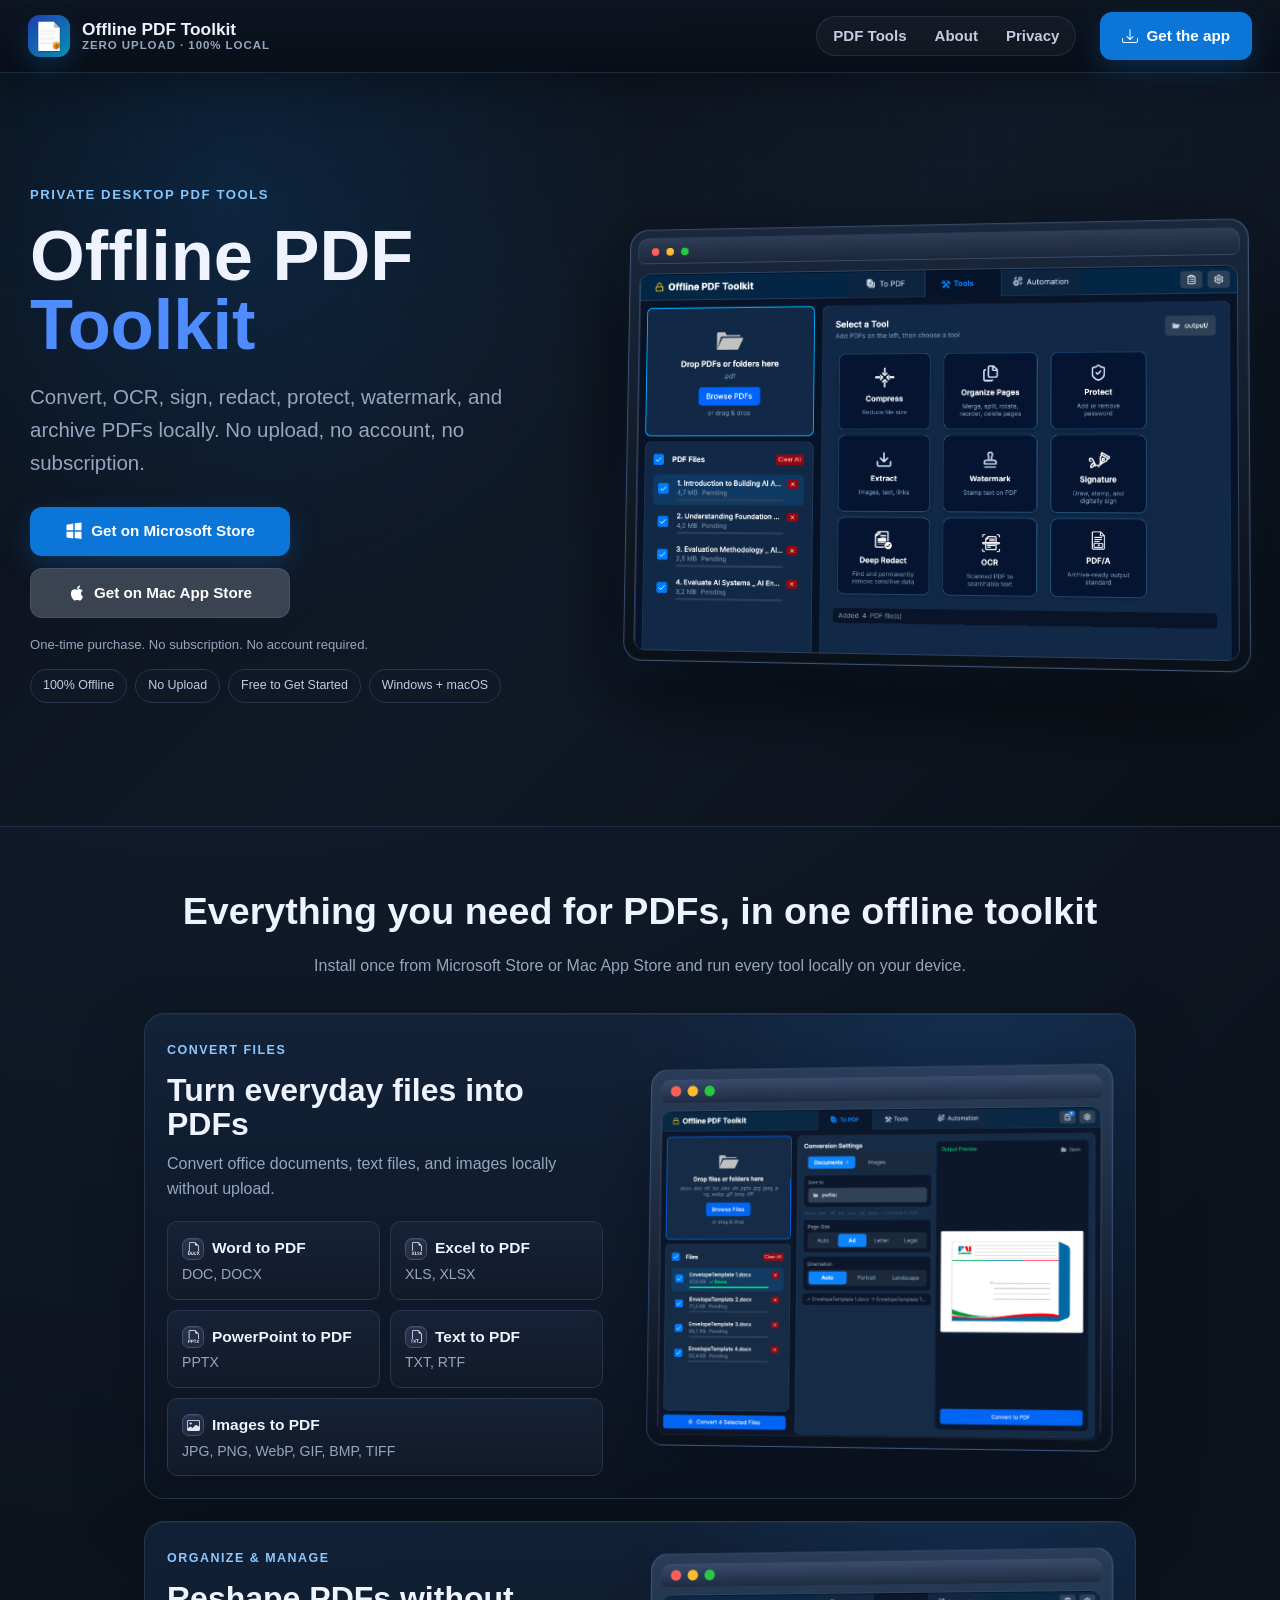
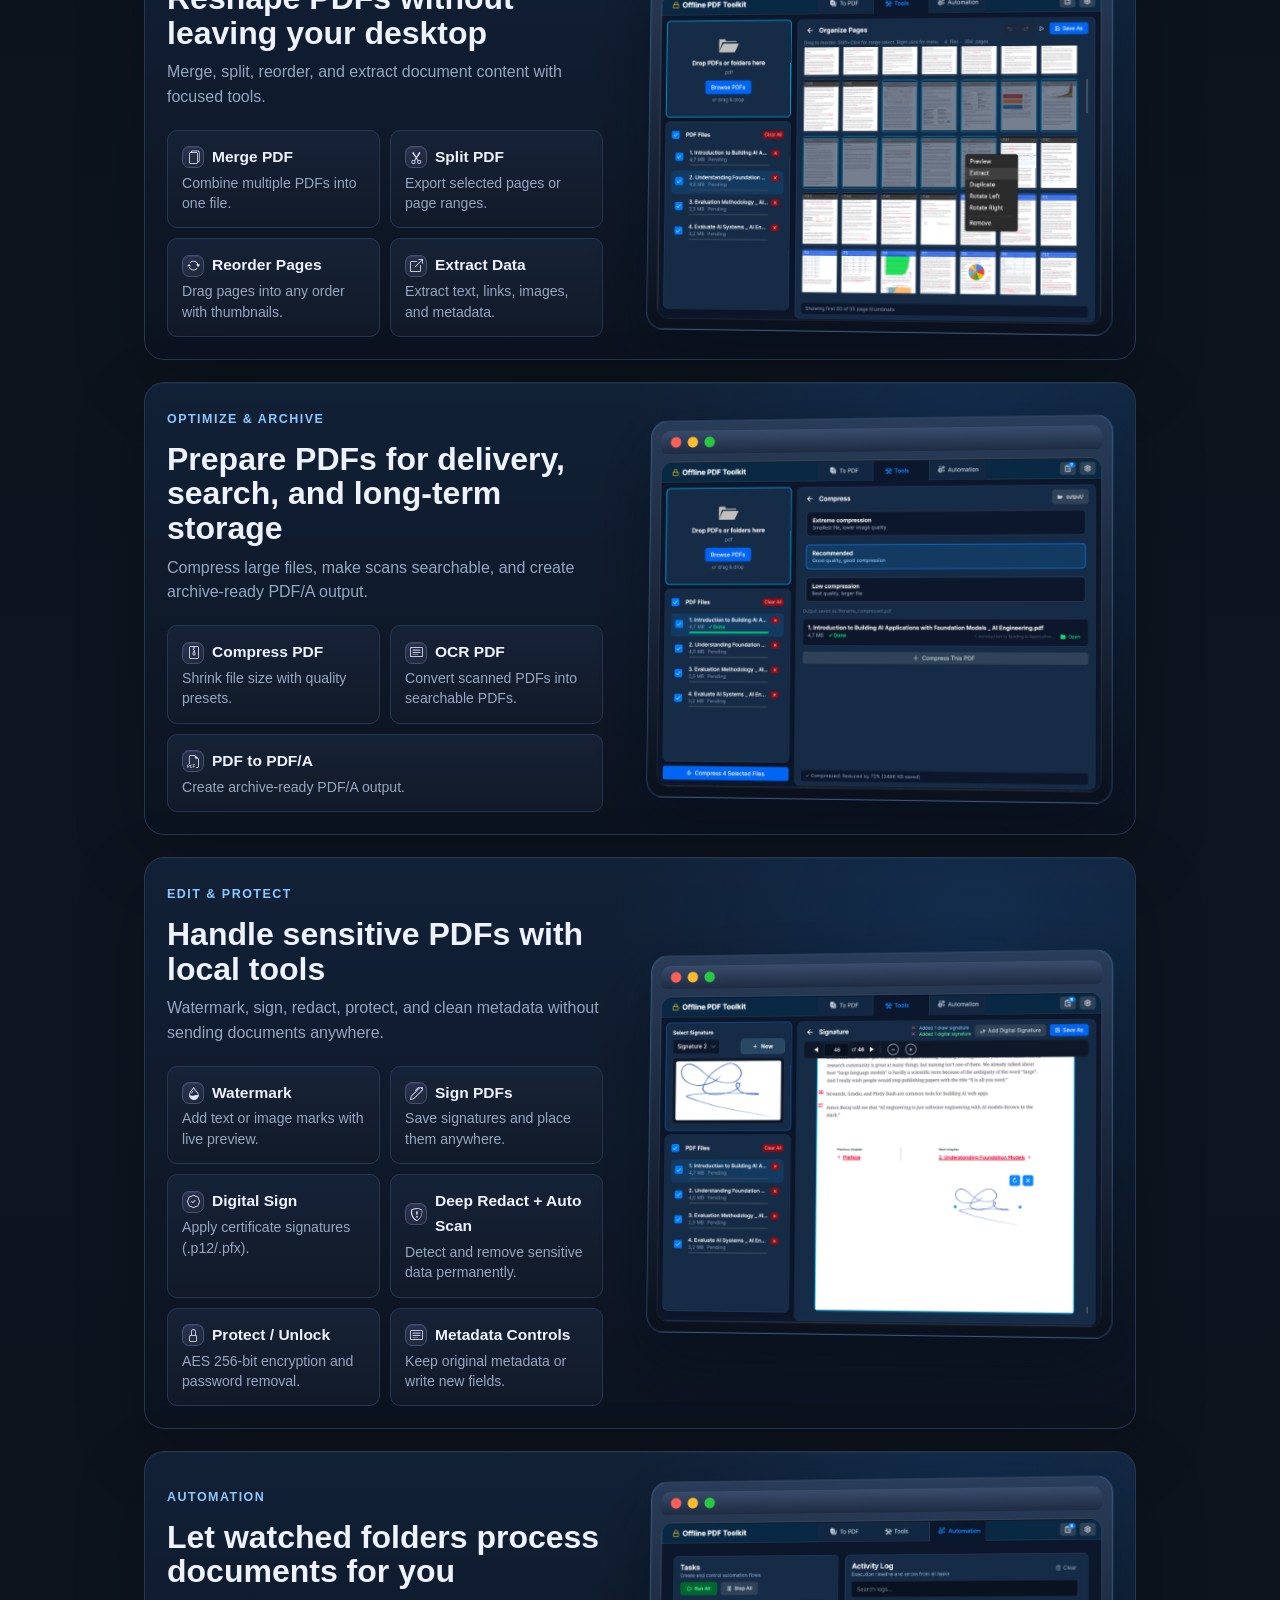
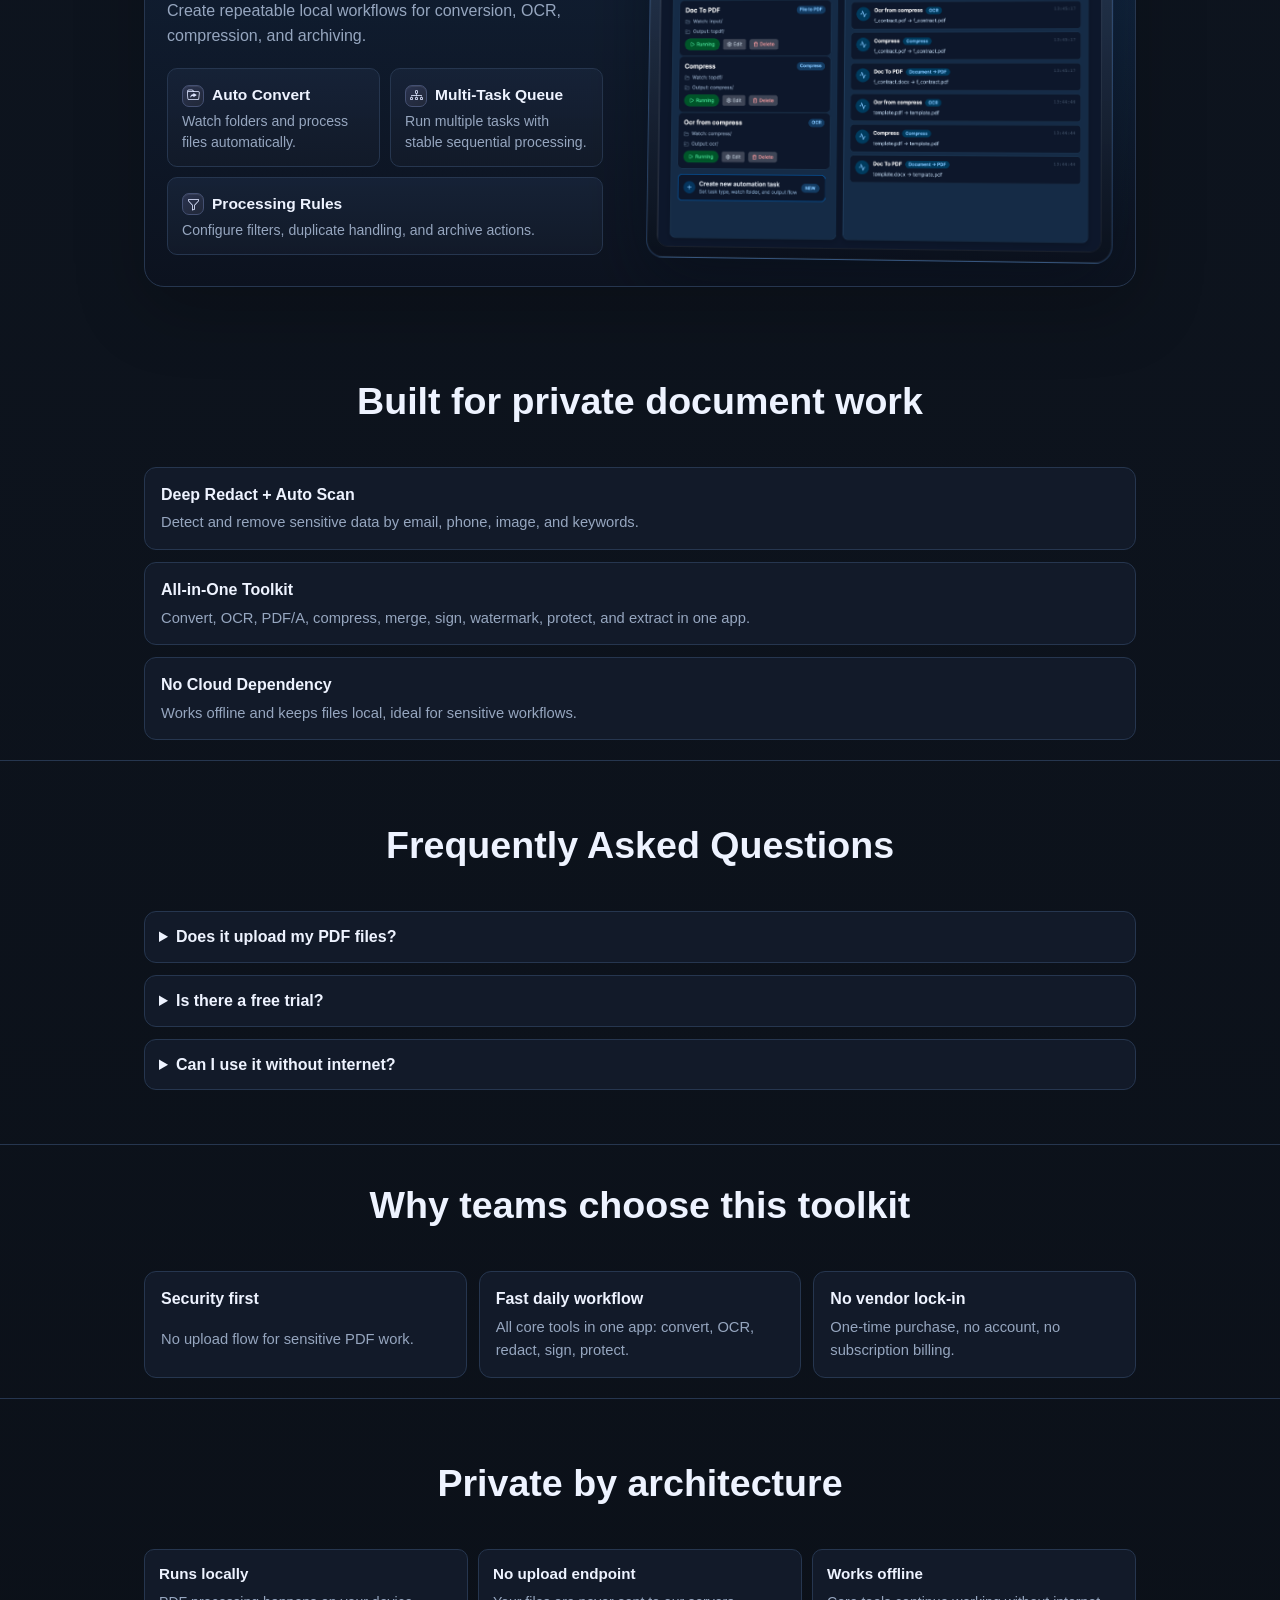
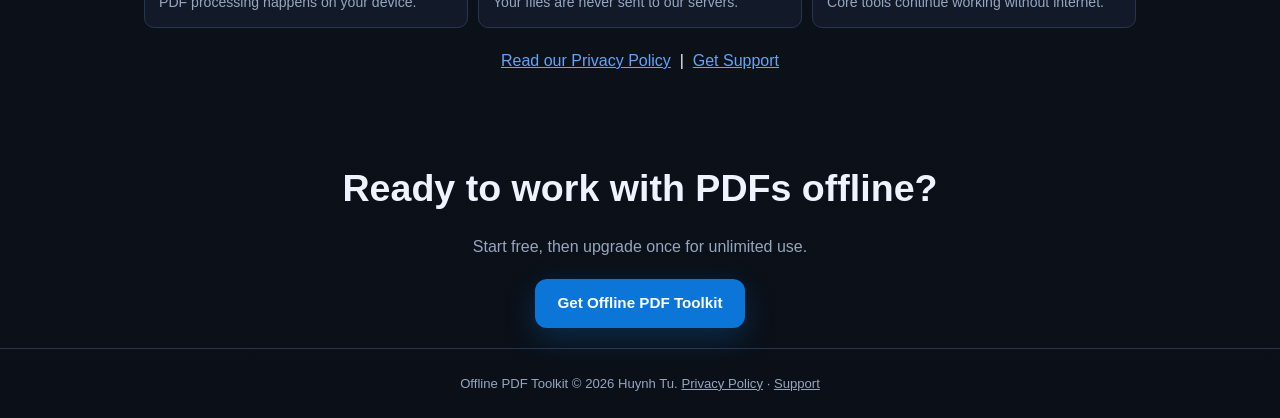
==== commit 0f058fe1: "Up to date" ====
--- a/index.html
+++ b/index.html
@@ -103,7 +103,7 @@
           <small>ZERO UPLOAD · 100% LOCAL</small>
         </span>
       </a>
-      <nav class="nav-links">
+      <nav class="nav-links" aria-label="Primary navigation">
         <a href="#tools">PDF Tools</a>
         <a href="support/">About</a>
         <a href="privacy/">Privacy</a>
@@ -112,7 +112,10 @@
          href="https://apps.microsoft.com/detail/9N2R3LXXJN6P"
          data-win-url="https://apps.microsoft.com/detail/9N2R3LXXJN6P"
          data-mac-url="https://apps.apple.com/app/offline-pdf-toolkit/id6761170707"
-         target="_blank" rel="noopener noreferrer">Get it on your app store</a>
+         target="_blank" rel="noopener noreferrer">
+        <i class="bi bi-download" aria-hidden="true"></i>
+        Get the app
+      </a>
     </div>
   </header>
 
--- a/assets/style.css
+++ b/assets/style.css
@@ -33,32 +33,38 @@
   position: sticky;
   top: 0;
   z-index: 50;
-  border-bottom: 1px solid var(--border);
-  background: rgba(11, 16, 24, 0.9);
-  backdrop-filter: blur(14px);
+  border-bottom: 1px solid rgba(90, 116, 154, 0.22);
+  background:
+    linear-gradient(180deg, rgba(14, 21, 32, 0.96), rgba(8, 13, 21, 0.9));
+  backdrop-filter: blur(18px);
+  box-shadow: 0 14px 38px rgba(0, 0, 0, 0.26);
 }
 
 .site-header__inner {
-  max-width: 1200px;
+  max-width: 1280px;
   margin: 0 auto;
-  height: 74px;
-  padding: 0 20px;
+  height: 72px;
+  padding: 0 28px;
   display: flex;
   align-items: center;
-  gap: 18px;
+  gap: 22px;
 }
 
 .brand {
   display: flex;
   align-items: center;
-  gap: 10px;
+  gap: 12px;
+  min-width: 0;
   text-decoration: none;
 }
 
 .brand img {
-  width: 36px;
-  height: 36px;
-  border-radius: 10px;
+  width: 42px;
+  height: 42px;
+  border-radius: 12px;
+  box-shadow:
+    0 10px 24px rgba(11, 118, 216, 0.24),
+    0 0 0 1px rgba(255, 255, 255, 0.1) inset;
 }
 
 .brand__text {
@@ -67,11 +73,14 @@
 }
 
 .brand__text strong {
-  font-size: 1.05rem;
+  font-size: 1.08rem;
+  letter-spacing: 0;
 }
 
 .brand__text small {
   font-size: 0.72rem;
+  font-weight: 700;
+  letter-spacing: 0.08em;
   color: var(--muted);
 }
 
@@ -79,19 +88,43 @@
   margin-left: auto;
   display: flex;
   align-items: center;
-  gap: 22px;
+  gap: 4px;
+  padding: 4px;
+  border: 1px solid rgba(126, 153, 194, 0.16);
+  border-radius: 999px;
+  background: rgba(255, 255, 255, 0.035);
 }
 
 .nav-links a {
   text-decoration: none;
   color: #c6cbe0;
-  font-size: 0.98rem;
+  padding: 7px 12px;
+  border-radius: 999px;
+  font-size: 0.94rem;
+  font-weight: 650;
+  line-height: 1;
+  transition: background-color 0.15s, color 0.15s;
+}
+
+.nav-links a:hover,
+.nav-links a:focus-visible {
+  color: #fff;
+  background: rgba(255, 255, 255, 0.08);
 }
 
 .header-cta {
-  margin-left: 10px;
+  margin-left: 2px;
   width: auto;
-  padding: 10px 16px;
+  min-height: 42px;
+  padding: 0 18px;
+  border-radius: 14px;
+  font-weight: 750;
+  white-space: nowrap;
+}
+
+.header-cta i {
+  font-size: 1rem;
+  line-height: 1;
 }
 
 /* ── Hero ───────────────────────────────────────────────── */
@@ -725,7 +758,12 @@
 
 @media (max-width: 900px) {
   .brand__text small { display: none; }
-  .nav-links { gap: 14px; }
+  .site-header__inner { padding: 0 20px; }
+  .nav-links {
+    gap: 2px;
+    padding: 3px;
+  }
+  .nav-links a { padding: 7px 10px; }
   .hero {
     min-height: auto;
     padding: 64px 20px 72px;
@@ -760,8 +798,23 @@
 @media (max-width: 700px) {
   .site-header__inner { height: 64px; padding: 0 14px; }
   .brand__text strong { font-size: 0.95rem; }
+  .brand img {
+    width: 36px;
+    height: 36px;
+    border-radius: 10px;
+  }
+  .nav-links {
+    display: none;
+  }
   .nav-links a { display: none; }
-  .header-cta { margin-left: auto; }
+  .header-cta {
+    margin-left: auto;
+    min-height: 38px;
+    width: auto;
+    padding: 0 13px;
+    border-radius: 12px;
+    font-size: 0.9rem;
+  }
   .tool-showcase {
     grid-template-columns: 1fr;
     gap: 20px;
@@ -777,6 +830,8 @@
 
 @media (max-width: 480px) {
   .btn { width: 100%; justify-content: center; }
+  .site-header .btn { width: auto; }
+  .brand__text { display: none; }
   .download-group { flex-direction: column; align-items: center; }
   .hero {
     padding-top: 44px;
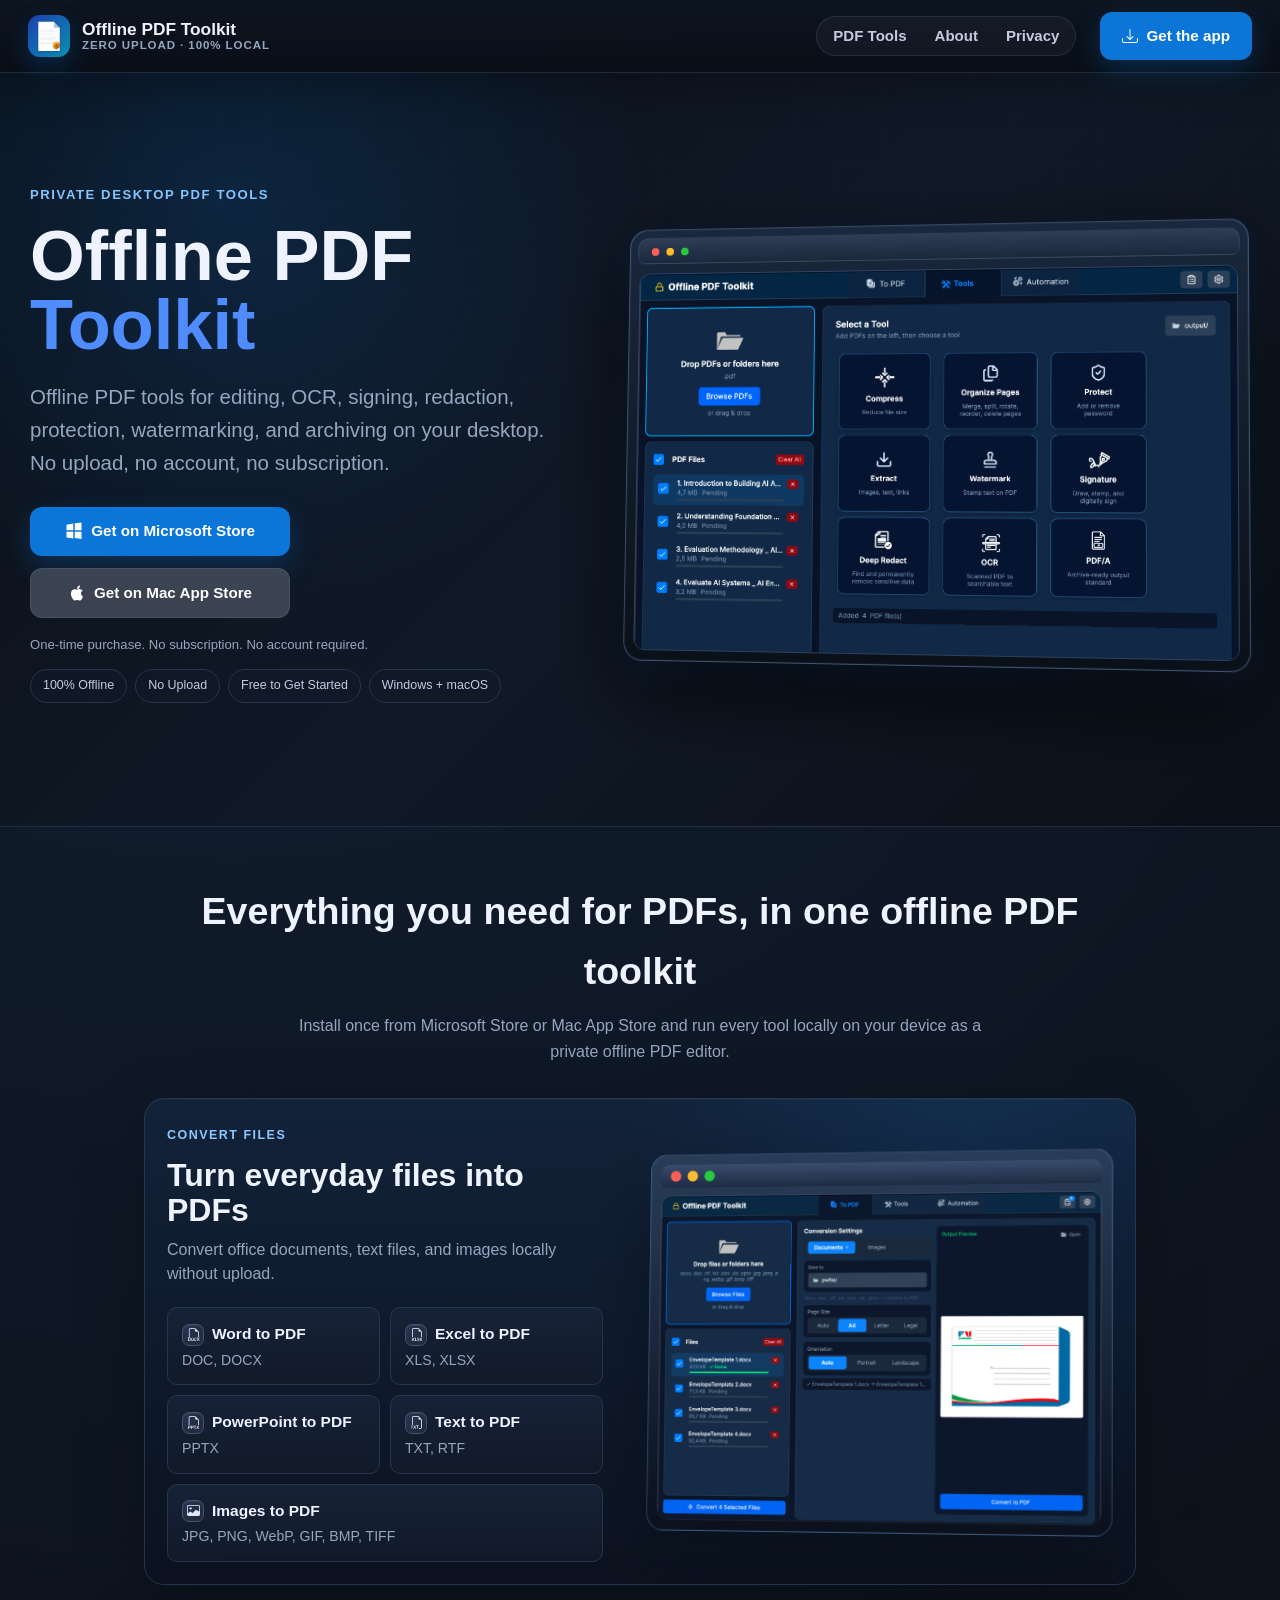
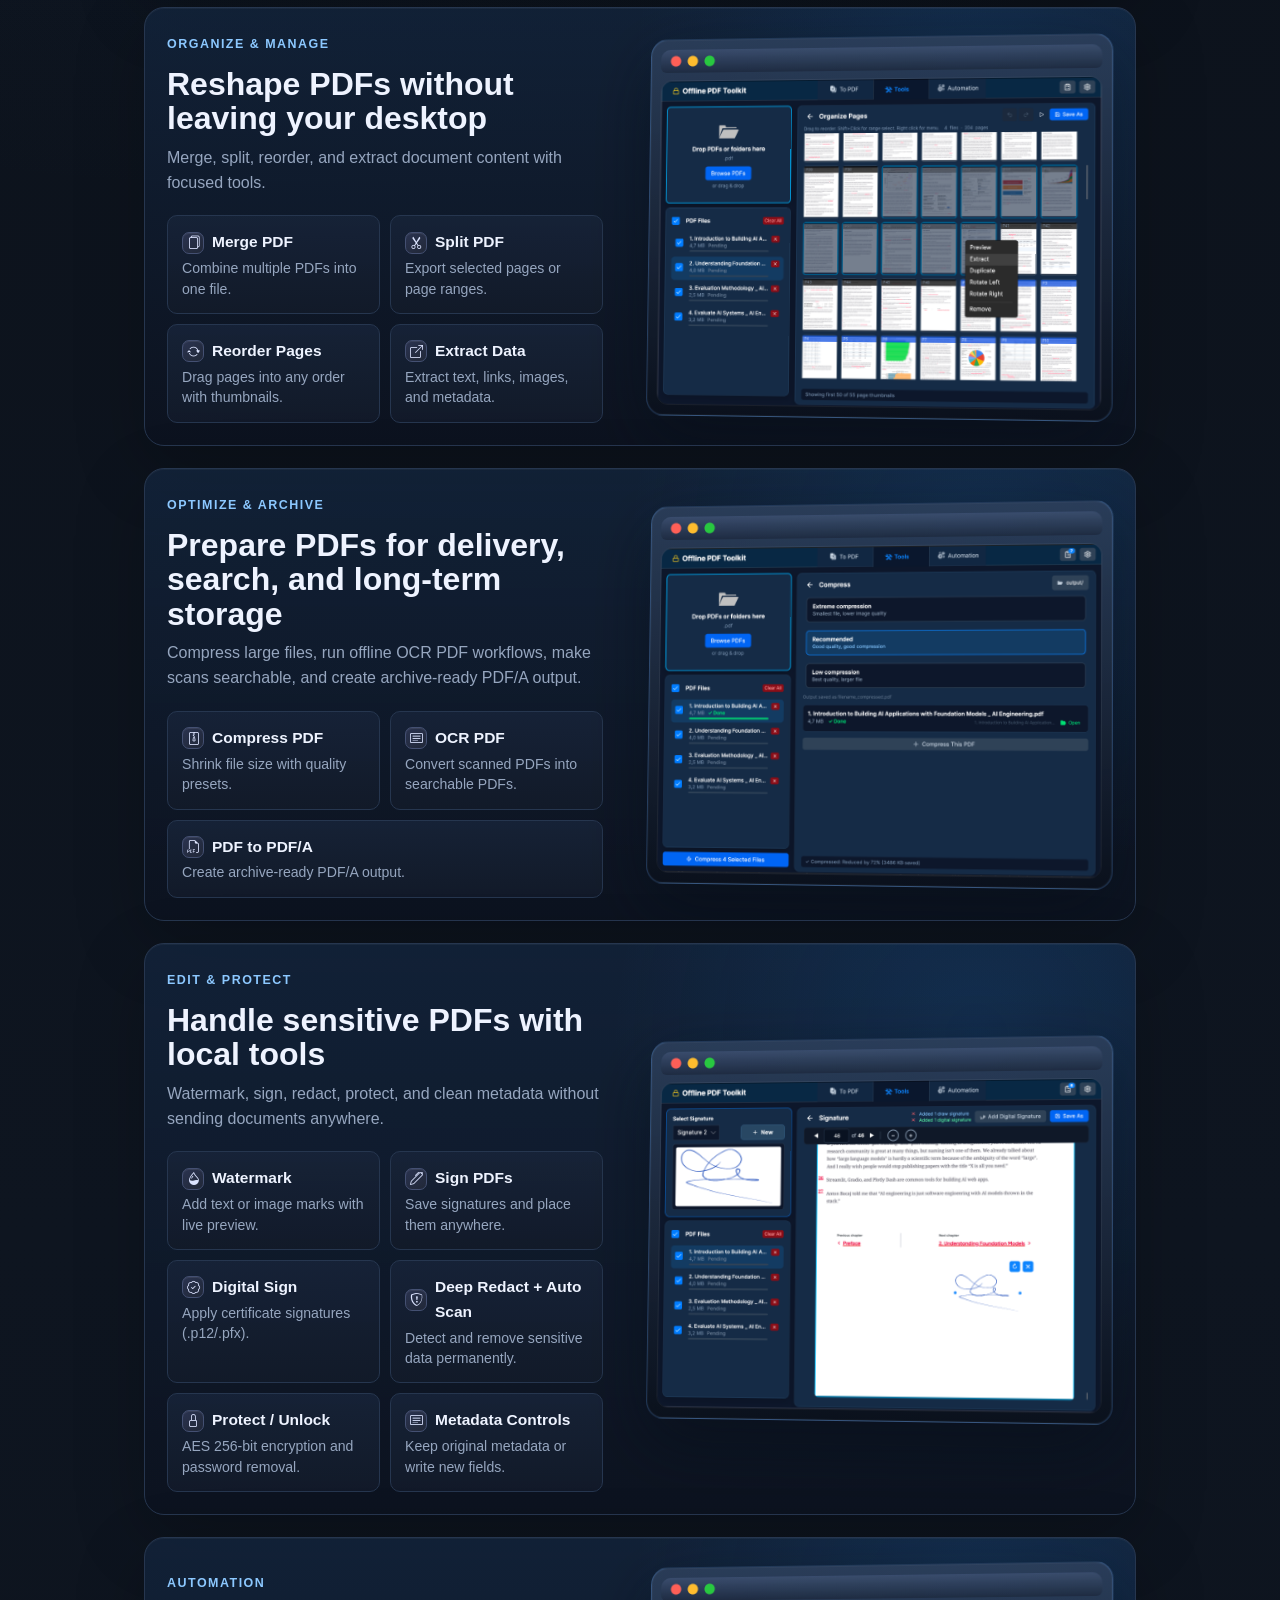
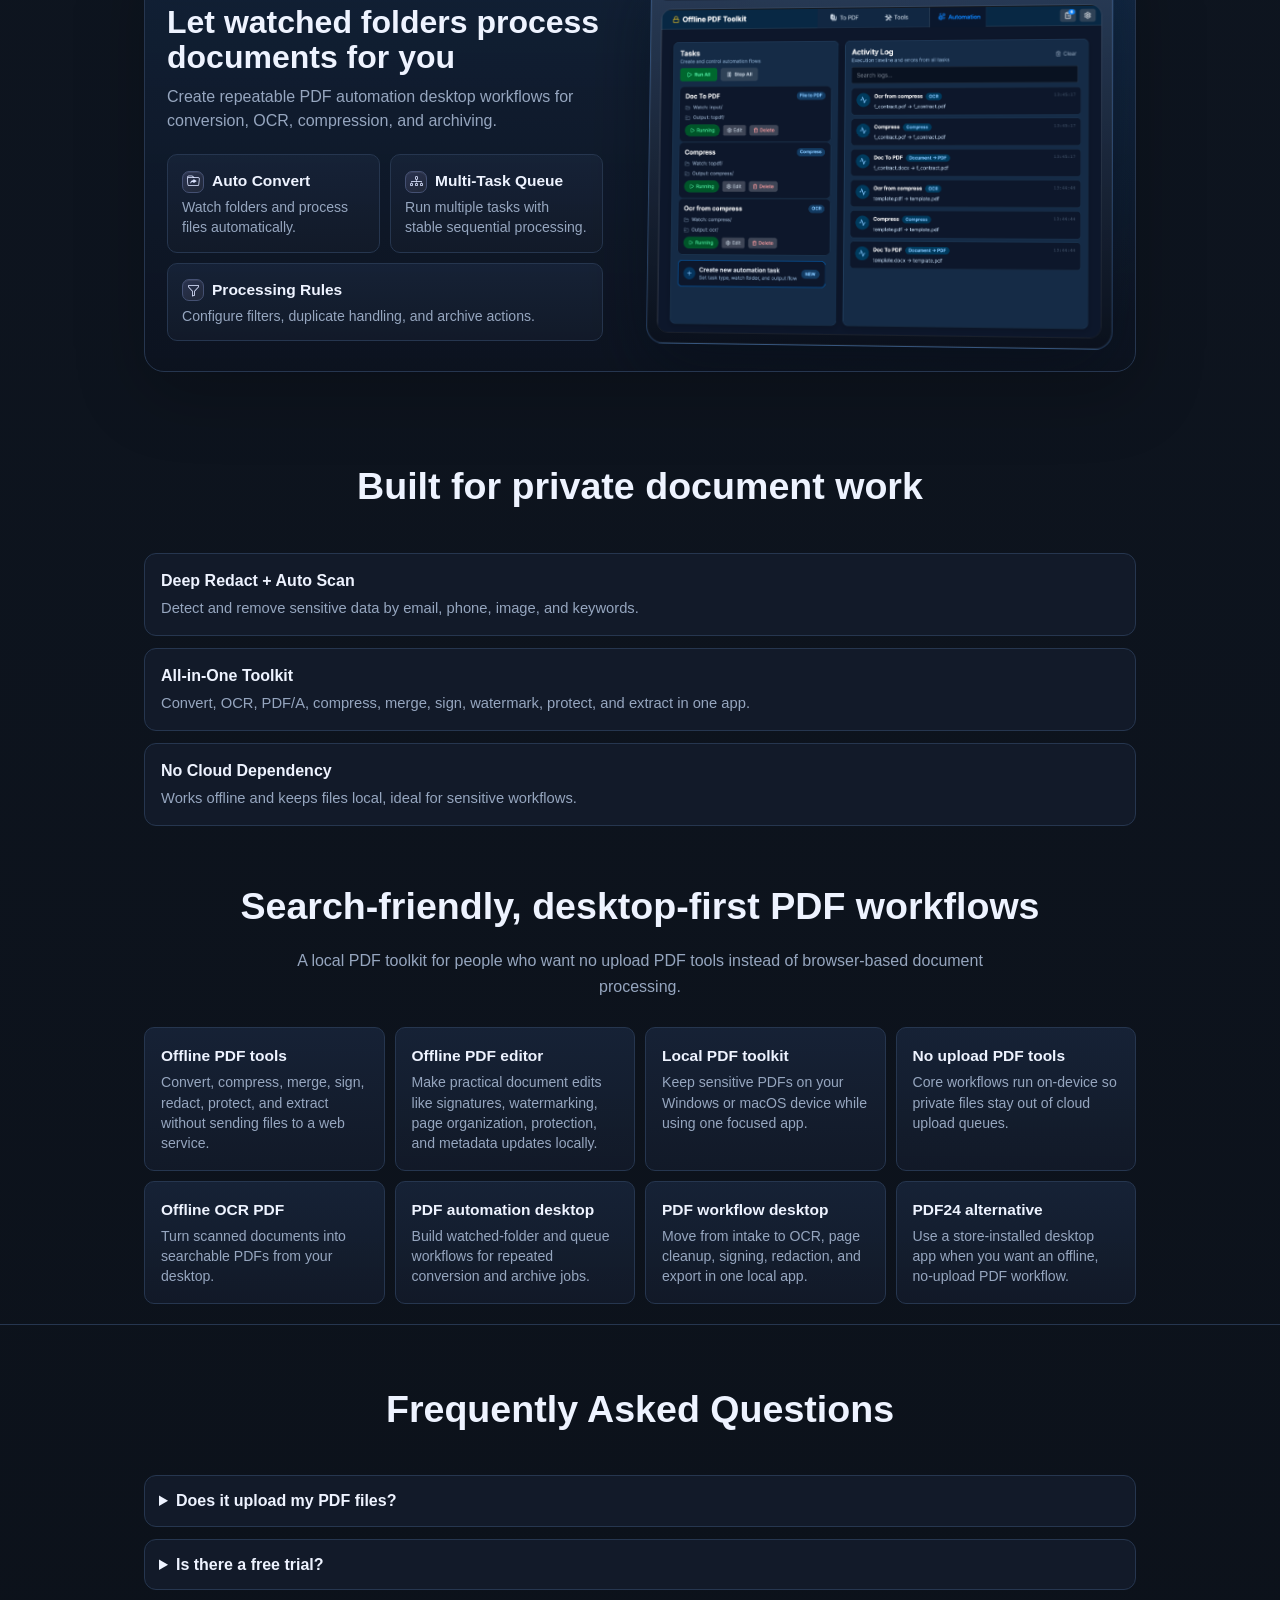
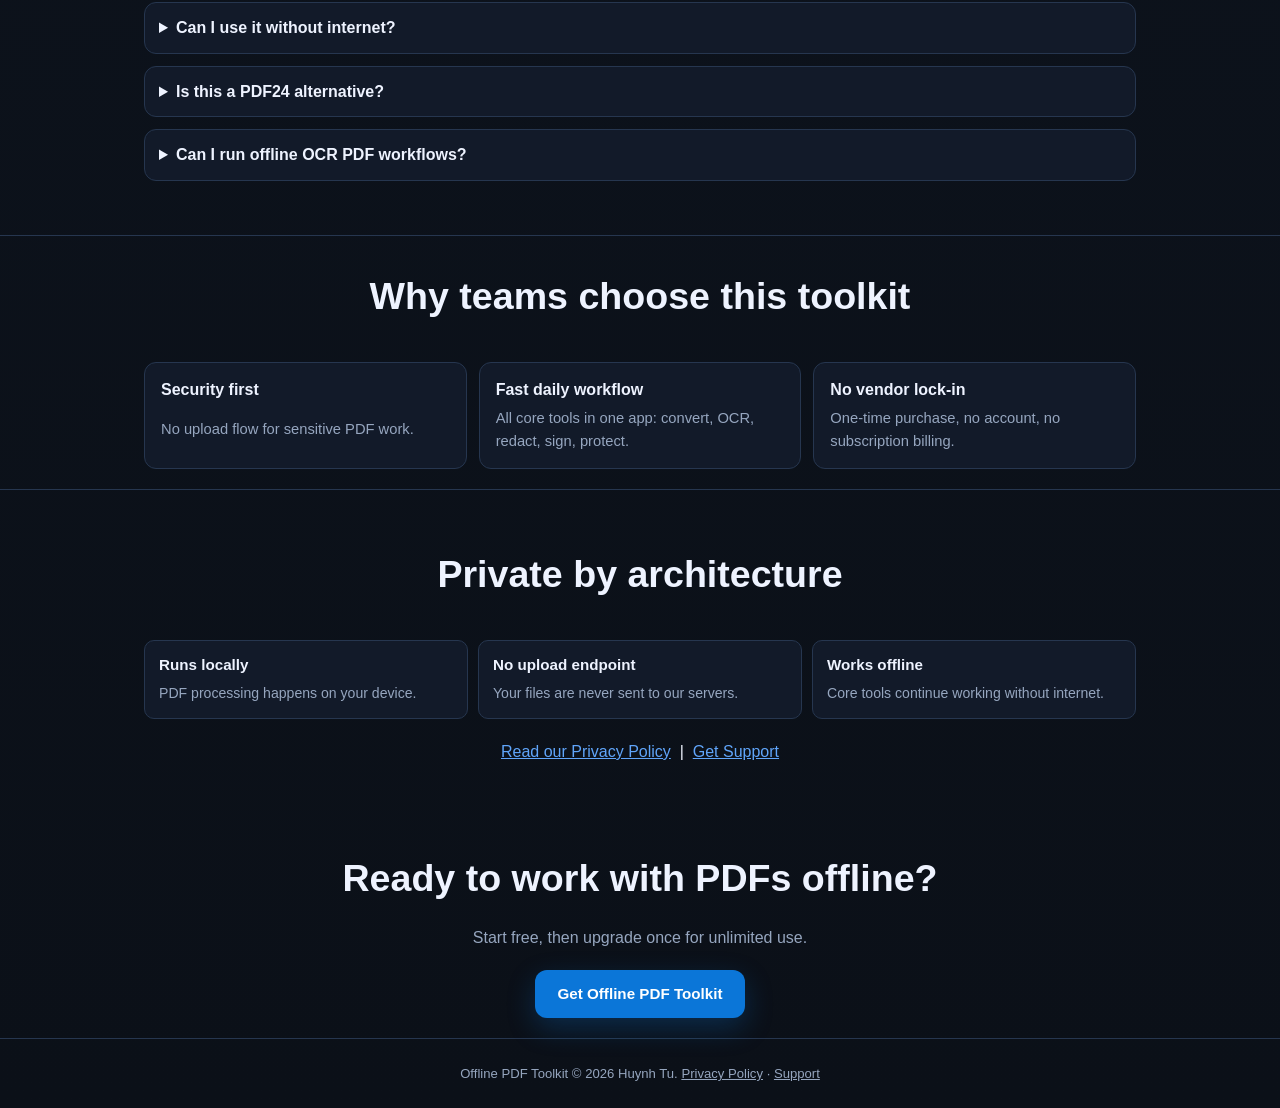
==== commit 76ca9124: "Up to date" ====
--- a/index.html
+++ b/index.html
@@ -3,8 +3,8 @@
 <head>
   <meta charset="UTF-8" />
   <meta name="viewport" content="width=device-width, initial-scale=1.0" />
-  <title>Offline PDF Toolkit — Convert, OCR, Sign, Redact & Protect PDFs Offline</title>
-  <meta name="description" content="Convert files to PDF, OCR scanned PDFs, create PDF/A, compress, watermark, sign, redact, and protect PDFs — fully offline." />
+  <title>Offline PDF Tools &amp; Editor | Local PDF Toolkit for OCR, Sign, Redact</title>
+  <meta name="description" content="Offline PDF tools and local PDF toolkit for no-upload PDF editing, OCR, conversion, automation, signing, redaction, PDF/A, compress, and protect workflows." />
   <meta name="robots" content="index, follow, max-image-preview:large" />
   <meta name="author" content="Huynh Tu" />
   <meta name="apple-itunes-app" content="app-id=6761170707" />
@@ -15,8 +15,8 @@
 
   <meta property="og:type" content="website" />
   <meta property="og:site_name" content="Offline PDF Toolkit" />
-  <meta property="og:title" content="Offline PDF Toolkit — Convert, OCR, Sign & Redact PDFs Offline" />
-  <meta property="og:description" content="Offline PDF toolkit with OCR, PDF/A, digital signing, deep redact, convert, compress, protect, extract, and watermark tools." />
+  <meta property="og:title" content="Offline PDF Tools &amp; Local PDF Toolkit" />
+  <meta property="og:description" content="No-upload PDF tools for local OCR, editing, conversion, signing, redaction, automation, PDF/A, compress, protect, extract, and watermark workflows." />
   <meta property="og:url" content="https://offlinepdf.app/" />
   <meta property="og:image" content="https://offlinepdf.app/assets/og-cover.jpg" />
   <meta property="og:image:secure_url" content="https://offlinepdf.app/assets/og-cover.jpg" />
@@ -27,8 +27,8 @@
 
   <meta name="twitter:card" content="summary_large_image" />
   <meta name="twitter:site" content="@tuhuynh164" />
-  <meta name="twitter:title" content="Offline PDF Toolkit — Convert, OCR, Sign & Redact PDFs Offline" />
-  <meta name="twitter:description" content="Convert, OCR, PDF/A, sign, redact, compress, and protect PDFs — 100% offline. No account and no subscription." />
+  <meta name="twitter:title" content="Offline PDF Tools &amp; Local PDF Toolkit" />
+  <meta name="twitter:description" content="Convert, OCR, PDF/A, sign, redact, compress, automate, and protect PDFs locally. No upload, no account, no subscription." />
   <meta name="twitter:image" content="https://offlinepdf.app/assets/og-cover.jpg" />
   <meta name="twitter:image:alt" content="Offline PDF Toolkit desktop app preview with PDF tools" />
   <link rel="stylesheet" href="https://cdn.jsdelivr.net/npm/bootstrap-icons@1.11.3/font/bootstrap-icons.min.css" />
@@ -38,7 +38,7 @@
       "@context": "https://schema.org",
       "@type": "SoftwareApplication",
       "name": "Offline PDF Toolkit",
-      "description": "A privacy-first, offline PDF toolkit for file-to-PDF conversion, OCR, PDF/A, compressing, signing, deep redacting, protecting, extracting, and watermarking.",
+      "description": "A privacy-first offline PDF editor and local PDF toolkit for file-to-PDF conversion, offline OCR PDF workflows, PDF/A, compression, signing, deep redaction, protection, extraction, watermarking, and desktop PDF automation.",
       "url": "https://offlinepdf.app/",
       "applicationCategory": "BusinessApplication",
       "operatingSystem": ["Windows", "macOS"],
@@ -84,6 +84,22 @@
             "@type": "Answer",
             "text": "Auto Scan can detect emails, phone numbers, image areas, and custom keywords."
           }
+        },
+        {
+          "@type": "Question",
+          "name": "Is Offline PDF Toolkit a PDF24 alternative?",
+          "acceptedAnswer": {
+            "@type": "Answer",
+            "text": "Yes. It is a desktop PDF24 alternative for users who want local PDF tools with no upload workflow."
+          }
+        },
+        {
+          "@type": "Question",
+          "name": "Can I run offline OCR PDF workflows?",
+          "acceptedAnswer": {
+            "@type": "Answer",
+            "text": "Yes. You can run OCR locally to turn scanned PDF files into searchable PDFs."
+          }
         }
       ]
     }
@@ -126,7 +142,7 @@
         <div class="hero__eyebrow">Private desktop PDF tools</div>
         <h1 class="hero__title">Offline PDF <span>Toolkit</span></h1>
         <p class="hero__sub">
-          Convert, OCR, sign, redact, protect, watermark, and archive PDFs locally. No upload, no account, no subscription.
+          Offline PDF tools for editing, OCR, signing, redaction, protection, watermarking, and archiving on your desktop. No upload, no account, no subscription.
         </p>
 
         <div class="download-group" id="download">
@@ -167,8 +183,8 @@
   </section>
 
   <section class="section" id="tools">
-    <h2 class="section__title">Everything you need for PDFs, in one offline toolkit</h2>
-    <p class="section__sub">Install once from Microsoft Store or Mac App Store and run every tool locally on your device.</p>
+    <h2 class="section__title">Everything you need for PDFs, in one offline PDF toolkit</h2>
+    <p class="section__sub">Install once from Microsoft Store or Mac App Store and run every tool locally on your device as a private offline PDF editor.</p>
 
     <div class="tool-showcases">
       <article class="tool-showcase">
@@ -210,7 +226,7 @@
         <div class="tool-showcase__content">
           <span class="tool-showcase__eyebrow">Optimize & Archive</span>
           <h3>Prepare PDFs for delivery, search, and long-term storage</h3>
-          <p>Compress large files, make scans searchable, and create archive-ready PDF/A output.</p>
+          <p>Compress large files, run offline OCR PDF workflows, make scans searchable, and create archive-ready PDF/A output.</p>
           <div class="tool-list">
             <div class="tool-item"><h4><i class="bi bi-file-zip tool-icon"></i>Compress PDF</h4><p>Shrink file size with quality presets.</p></div>
             <div class="tool-item"><h4><i class="bi bi-card-text tool-icon"></i>OCR PDF</h4><p>Convert scanned PDFs into searchable PDFs.</p></div>
@@ -245,7 +261,7 @@
         <div class="tool-showcase__content">
           <span class="tool-showcase__eyebrow">Automation</span>
           <h3>Let watched folders process documents for you</h3>
-          <p>Create repeatable local workflows for conversion, OCR, compression, and archiving.</p>
+          <p>Create repeatable PDF automation desktop workflows for conversion, OCR, compression, and archiving.</p>
           <div class="tool-list">
             <div class="tool-item"><h4><i class="bi bi-folder-symlink tool-icon"></i><a href="batch-pdf-tools/">Auto Convert</a></h4><p>Watch folders and process files automatically.</p></div>
             <div class="tool-item"><h4><i class="bi bi-diagram-3 tool-icon"></i>Multi-Task Queue</h4><p>Run multiple tasks with stable sequential processing.</p></div>
@@ -265,6 +281,21 @@
       <div class="highlight"><strong>Deep Redact + Auto Scan</strong><span>Detect and remove sensitive data by email, phone, image, and keywords.</span></div>
       <div class="highlight"><strong>All-in-One Toolkit</strong><span>Convert, OCR, PDF/A, compress, merge, sign, watermark, protect, and extract in one app.</span></div>
       <div class="highlight"><strong>No Cloud Dependency</strong><span>Works offline and keeps files local, ideal for sensitive workflows.</span></div>
+    </div>
+  </section>
+
+  <section class="section section--tight">
+    <h2 class="section__title">Search-friendly, desktop-first PDF workflows</h2>
+    <p class="section__sub">A local PDF toolkit for people who want no upload PDF tools instead of browser-based document processing.</p>
+    <div class="tools-grid tools-grid--four">
+      <article class="tool-item"><h4>Offline PDF tools</h4><p>Convert, compress, merge, sign, redact, protect, and extract without sending files to a web service.</p></article>
+      <article class="tool-item"><h4>Offline PDF editor</h4><p>Make practical document edits like signatures, watermarking, page organization, protection, and metadata updates locally.</p></article>
+      <article class="tool-item"><h4>Local PDF toolkit</h4><p>Keep sensitive PDFs on your Windows or macOS device while using one focused app.</p></article>
+      <article class="tool-item"><h4>No upload PDF tools</h4><p>Core workflows run on-device so private files stay out of cloud upload queues.</p></article>
+      <article class="tool-item"><h4>Offline OCR PDF</h4><p>Turn scanned documents into searchable PDFs from your desktop.</p></article>
+      <article class="tool-item"><h4>PDF automation desktop</h4><p>Build watched-folder and queue workflows for repeated conversion and archive jobs.</p></article>
+      <article class="tool-item"><h4>PDF workflow desktop</h4><p>Move from intake to OCR, page cleanup, signing, redaction, and export in one local app.</p></article>
+      <article class="tool-item"><h4>PDF24 alternative</h4><p>Use a store-installed desktop app when you want an offline, no-upload PDF workflow.</p></article>
     </div>
   </section>
 
@@ -285,6 +316,14 @@
         <summary>Can I use it without internet?</summary>
         <p>Yes. Core tools run offline, including conversion, OCR, PDF/A, sign, redact, and protect workflows.</p>
       </details>
+      <details>
+        <summary>Is this a PDF24 alternative?</summary>
+        <p>Yes. Offline PDF Toolkit is a PDF24 alternative for desktop users who want local PDF tools and no upload PDF tools for sensitive documents.</p>
+      </details>
+      <details>
+        <summary>Can I run offline OCR PDF workflows?</summary>
+        <p>Yes. OCR runs locally so scanned documents can become searchable PDFs without uploading them.</p>
+      </details>
     </div>
   </section>
 
